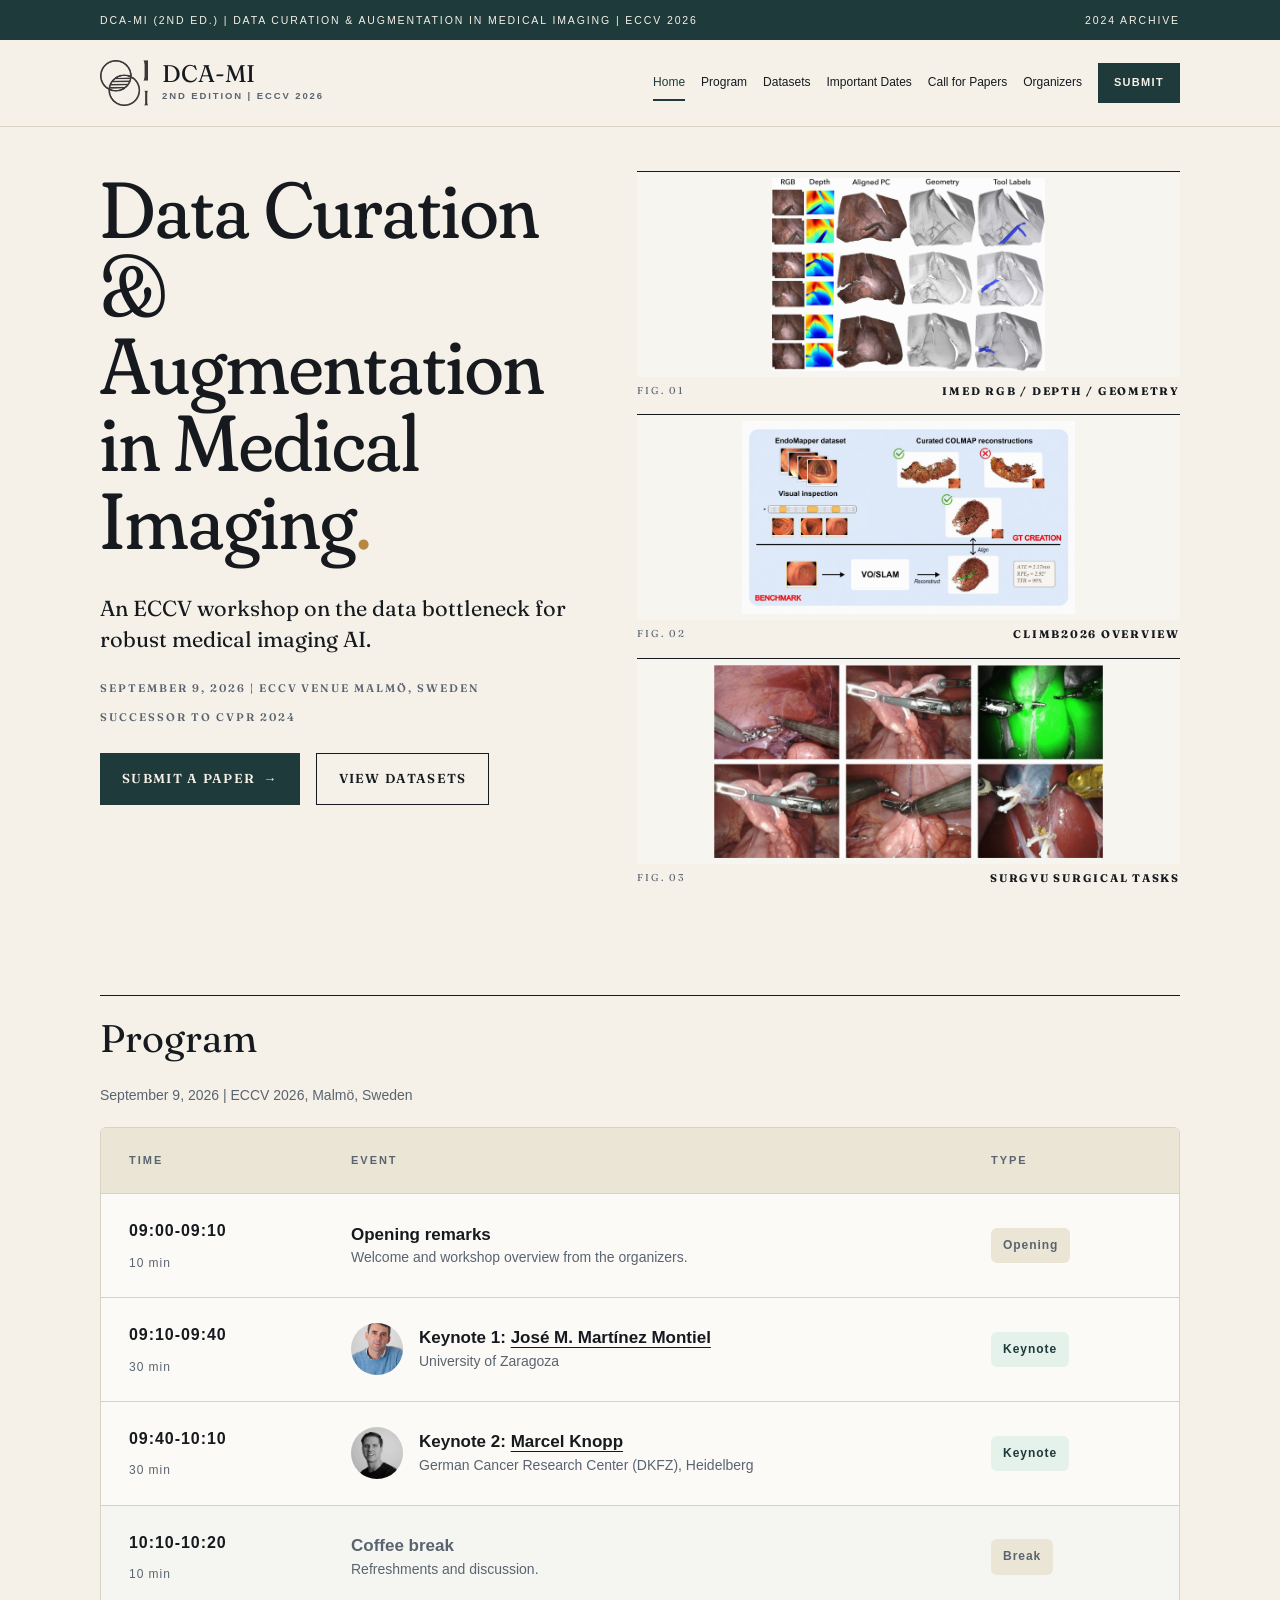
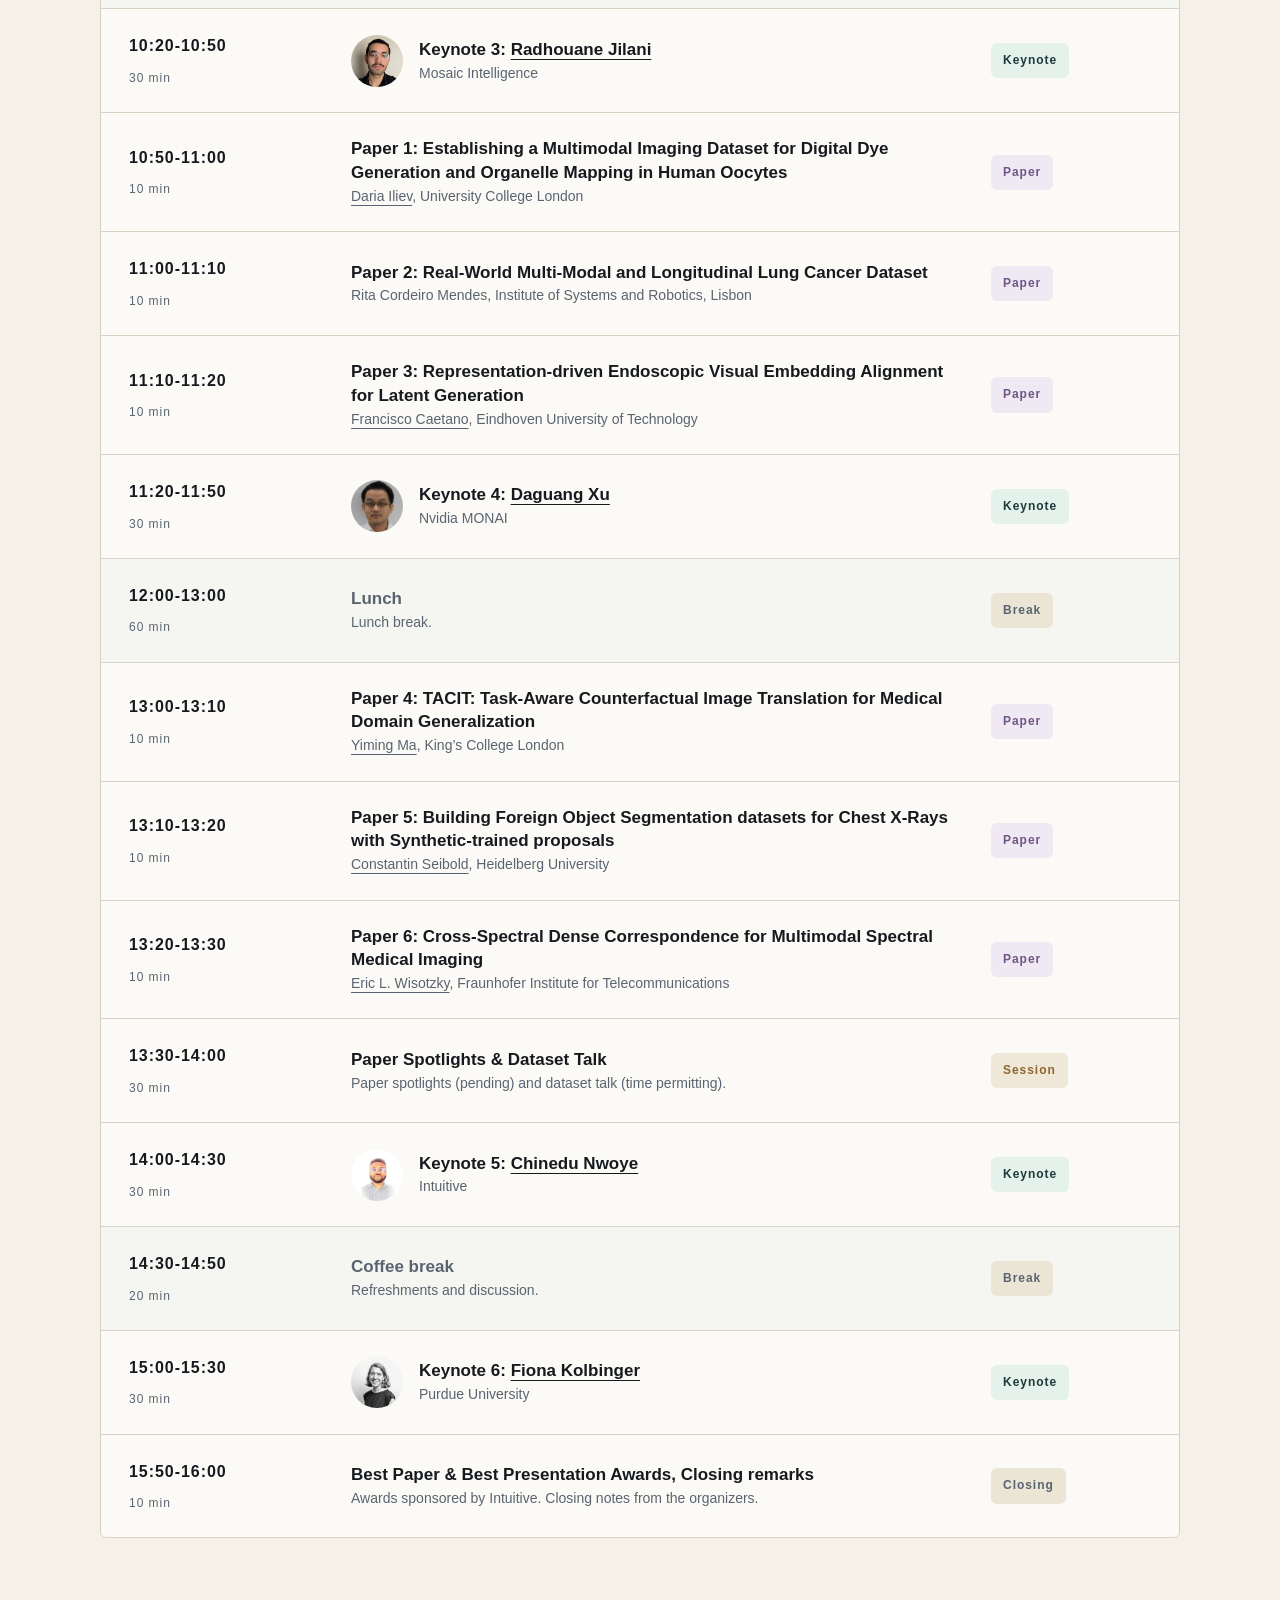
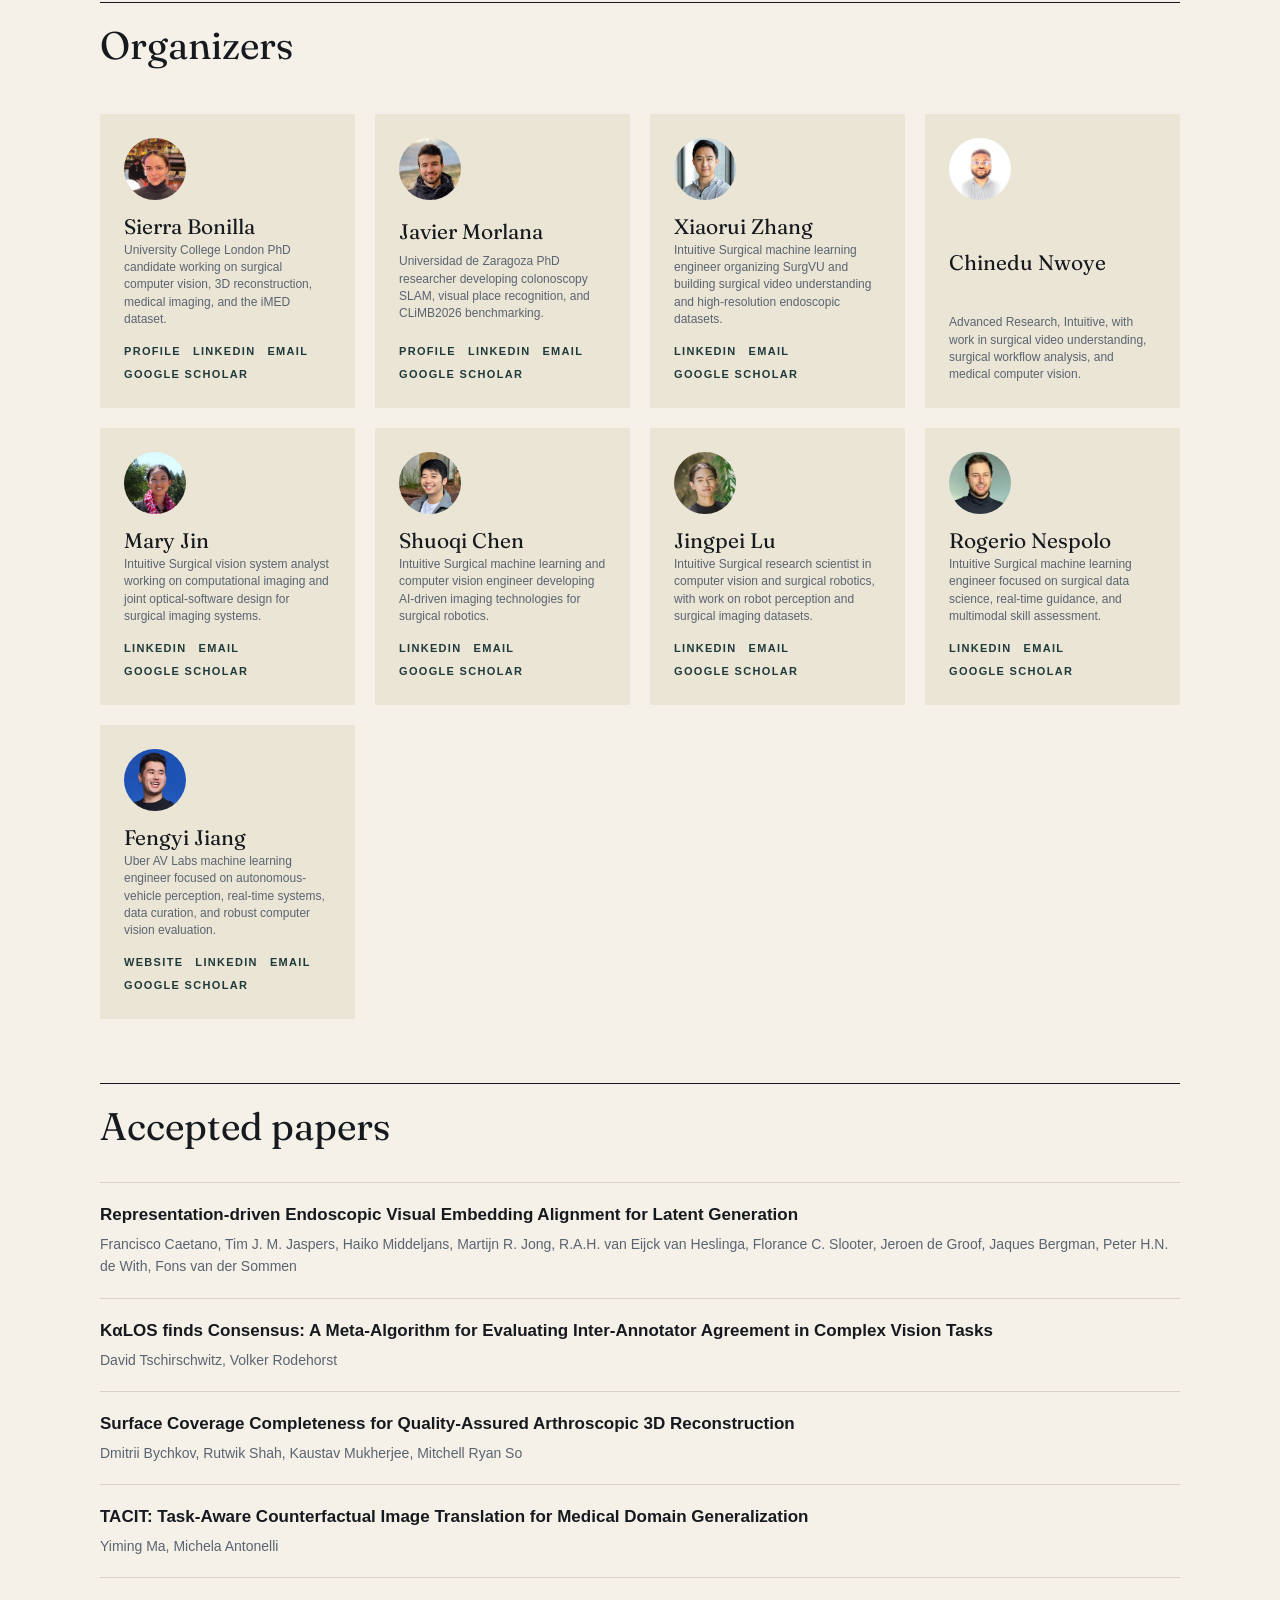
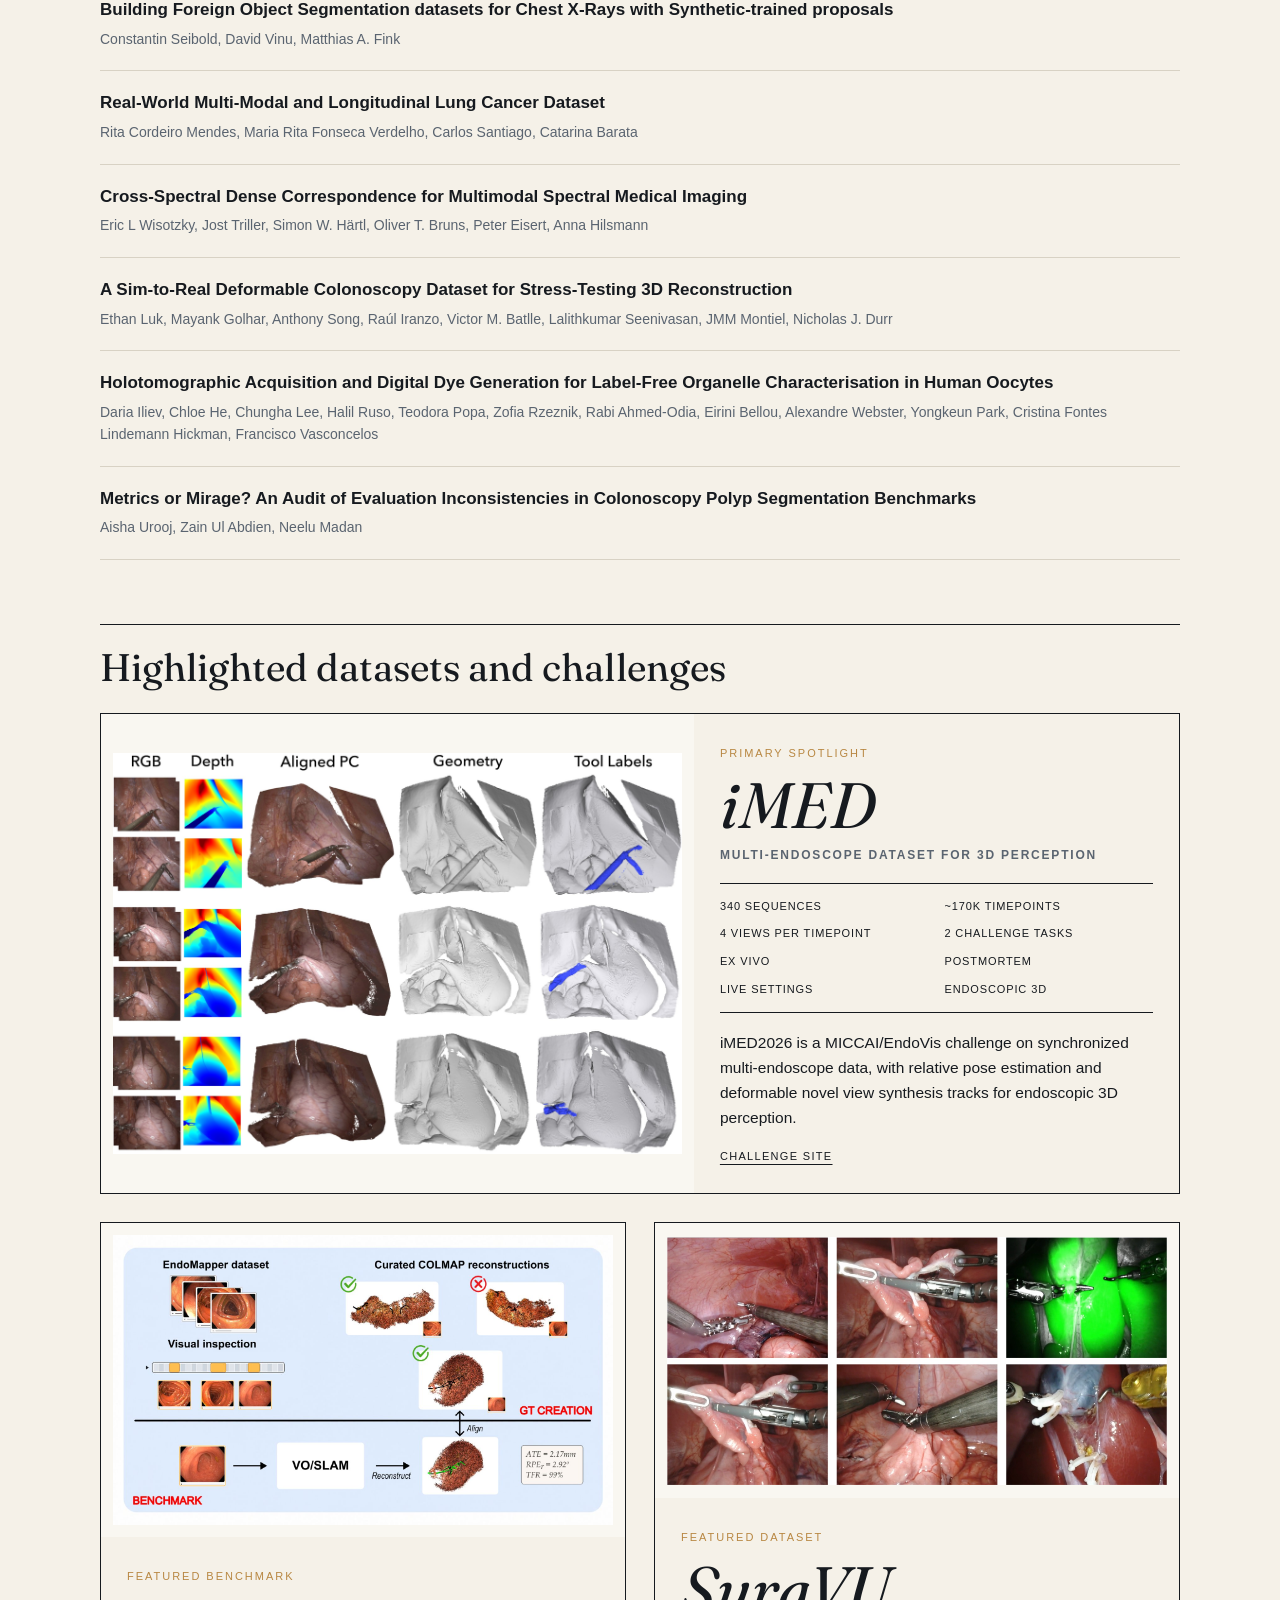
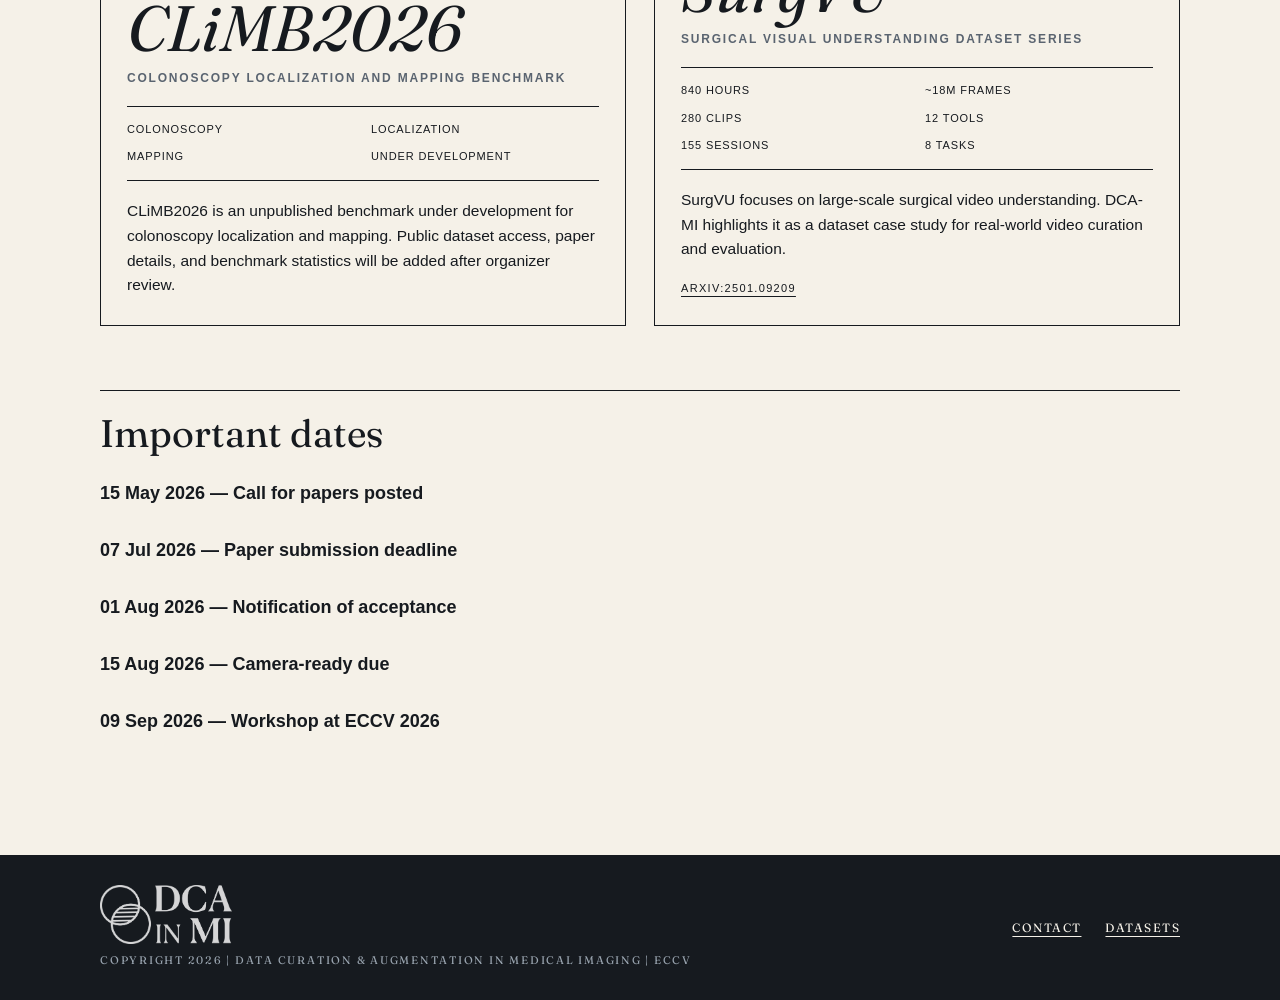
==== 2026/index.html @ 37137d1d "changing daria's title" ====
<!doctype html>
<html lang="en">
<head>
  <meta charset="utf-8">
  <meta name="viewport" content="width=device-width, initial-scale=1">
  <meta name="description" content="DCA-MI 2026: ECCV workshop on data curation, augmentation, and benchmarks for robust medical imaging AI.">
  <title>DCA-MI 2026 | Data Curation &amp; Augmentation in Medical Imaging</title>
  <link rel="preconnect" href="https://fonts.googleapis.com">
  <link rel="preconnect" href="https://fonts.gstatic.com" crossorigin>
  <link href="https://fonts.googleapis.com/css2?family=Fraunces:ital,opsz,wght,SOFT@0,9..144,300..700,30..100;1,9..144,300..700,30..100&display=swap" rel="stylesheet">
  <link rel="icon" href="assets/workshop-logo.png">
  <link rel="stylesheet" href="styles.css?v=20260903-program">
</head>
<body>
  <a class="skip-link" href="#content">Skip to content</a>

  <header class="site-shell">
    <div class="topbar">
      <div class="container topbar-inner">
        <span>DCA-MI (2nd Ed.) | Data Curation &amp; Augmentation in Medical Imaging | ECCV 2026</span>
        <span class="topbar-links">
          <a href="https://dca-in-mi.github.io/2024/">2024 archive</a>
        </span>
      </div>
    </div>

    <nav class="nav" aria-label="Primary">
      <div class="container nav-inner">
        <a class="brand" href="#home" data-route-link="home" aria-label="DCA-MI 2026 home">
          <img src="assets/workshop-logo.png" alt="DCA-MI workshop logo" class="brand-logo">
          <span class="brand-text">
            <span class="brand-name">DCA-MI</span>
            <span class="brand-meta">2nd Edition | ECCV 2026</span>
          </span>
        </a>

        <button class="nav-toggle" type="button" aria-expanded="false" aria-controls="nav-menu">
          <span>Menu</span>
        </button>

        <ul class="nav-menu" id="nav-menu">
          <li><button type="button" data-route="home">Home</button></li>
          <li><button type="button" data-route="program">Program</button></li>
          <li><button type="button" data-route="datasets">Datasets</button></li>
          <li><button type="button" data-route="dates">Important Dates</button></li>
          <li><button type="button" data-route="cfp">Call for Papers</button></li>
          <li><button type="button" data-route="organizers">Organizers</button></li>
          <li><a class="nav-submit" href="https://openreview.net/group?id=thecvf.com/ECCV/2026/Workshop/DCA-MI" target="_blank" rel="noopener noreferrer">Submit</a></li>
        </ul>
      </div>
    </nav>
  </header>

  <main id="content">
    <section class="page is-active" id="page-home" data-page="home" aria-labelledby="home-title">
      <div class="container">
        <div class="hero-grid">
          <div class="hero-copy">
            <h1 id="home-title">
              Data Curation<br>
              <span>&amp; Augmentation</span><br>
              in Medical Imaging<span class="ochre">.</span>
            </h1>
            <p class="lede">
              An ECCV workshop on the data bottleneck for robust medical imaging AI.
            </p>
            <div class="meta-row">
              <span>September 9, 2026 | ECCV Venue Malmö, Sweden</span>
              <span>Successor to CVPR 2024</span>
            </div>
            <div class="cta-row">
              <a class="btn primary" href="https://openreview.net/group?id=thecvf.com/ECCV/2026/Workshop/DCA-MI&amp;referrer=%5BHomepage%5D(%2F)#tab-your-consoles">Submit a paper <span aria-hidden="true">&rarr;</span></a>
              <button class="btn secondary" type="button" data-route="datasets">View datasets</button>
            </div>
          </div>

          <div class="hero-figures" aria-label="Featured dataset figures">
            <figure class="figure-tile">
              <img src="assets/imed-figure-6.jpg" alt="iMED figure showing RGB views, depth maps, aligned point clouds, geometry, and tool labels.">
              <figcaption><span>FIG. 01</span><strong>iMED RGB / Depth / Geometry</strong></figcaption>
            </figure>
            <figure class="figure-tile">
              <img src="assets/climb-overview-selected.jpeg?v=20260520" alt="CLiMB2026 colonoscopy localization and mapping benchmark overview.">
              <figcaption><span>FIG. 02</span><strong>CLiMB2026 overview</strong></figcaption>
            </figure>
            <figure class="figure-tile">
              <img src="assets/surgvu-tasks.jpg" alt="SurgVU sample frames across multiple surgical tasks.">
              <figcaption><span>FIG. 03</span><strong>SurgVU surgical tasks</strong></figcaption>
            </figure>
          </div>
        </div>
      </div>



      <section class="container">
        <h2 class="section-heading">Program</h2>
        <p class="section-note">September 9, 2026 | ECCV 2026, Malmö, Sweden</p>
        <div class="schedule">
        <div class="schedule-head"><span>Time</span><span>Event</span><span>Type</span></div>
        <article><span>09:00-09:10<small>10 min</small></span><div><h3>Opening remarks</h3><p>Welcome and workshop overview from the organizers.</p></div><em>Opening</em></article>
        <article><span>09:10-09:40<small>30 min</small></span><div class="schedule-speaker"><a class="schedule-avatar" href="https://www.linkedin.com/in/jose-mar%C3%ADa-mart%C3%ADnez-montiel-1a229013/" target="_blank" rel="noopener noreferrer" aria-label="José M. Martínez Montiel on LinkedIn"><img src="assets/people/jose-montiel.jpg" alt="José M. Martínez Montiel"></a><div><h3>Keynote 1: <a href="https://www.linkedin.com/in/jose-mar%C3%ADa-mart%C3%ADnez-montiel-1a229013/" target="_blank" rel="noopener noreferrer">José M. Martínez Montiel</a></h3><p>University of Zaragoza</p></div></div><em class="tag-keynote">Keynote</em></article>
        <article><span>09:40-10:10<small>30 min</small></span><div class="schedule-speaker"><a class="schedule-avatar" href="https://www.linkedin.com/in/marcelknopp/" target="_blank" rel="noopener noreferrer" aria-label="Marcel Knopp on LinkedIn"><img src="assets/people/marcel-knopp.png" alt="Marcel Knopp"></a><div><h3>Keynote 2: <a href="https://www.linkedin.com/in/marcelknopp/" target="_blank" rel="noopener noreferrer">Marcel Knopp</a></h3><p>German Cancer Research Center (DKFZ), Heidelberg</p></div></div><em class="tag-keynote">Keynote</em></article>
        <article class="dim"><span>10:10-10:20<small>10 min</small></span><div><h3>Coffee break</h3><p>Refreshments and discussion.</p></div><em>Break</em></article>
        <article><span>10:20-10:50<small>30 min</small></span><div class="schedule-speaker"><a class="schedule-avatar" href="https://www.linkedin.com/in/radhouane-jilani/" target="_blank" rel="noopener noreferrer" aria-label="Radhouane Jilani on LinkedIn"><img src="assets/people/radhouane-jilani.jpeg" alt="Radhouane Jilani"></a><div><h3>Keynote 3: <a href="https://www.linkedin.com/in/radhouane-jilani/" target="_blank" rel="noopener noreferrer">Radhouane Jilani</a></h3><p>Mosaic Intelligence</p></div></div><em class="tag-keynote">Keynote</em></article>
        <article><span>10:50-11:00<small>10 min</small></span><div><h3>Paper 1: Establishing a Multimodal Imaging Dataset for Digital Dye Generation and Organelle Mapping in Human Oocytes</h3><p><a href="https://www.linkedin.com/in/dariailiev/" target="_blank" rel="noopener noreferrer">Daria Iliev</a>, University College London</p></div><em class="tag-oral">Paper</em></article>
        <article><span>11:00-11:10<small>10 min</small></span><div><h3>Paper 2: Real-World Multi-Modal and Longitudinal Lung Cancer Dataset</h3><p>Rita Cordeiro Mendes, Institute of Systems and Robotics, Lisbon</p></div><em class="tag-oral">Paper</em></article>
        <article><span>11:10-11:20<small>10 min</small></span><div><h3>Paper 3: Representation-driven Endoscopic Visual Embedding Alignment for Latent Generation</h3><p><a href="https://www.linkedin.com/in/fr-caetano/" target="_blank" rel="noopener noreferrer">Francisco Caetano</a>, Eindhoven University of Technology</p></div><em class="tag-oral">Paper</em></article>
        <article><span>11:20-11:50<small>30 min</small></span><div class="schedule-speaker"><a class="schedule-avatar" href="https://www.linkedin.com/in/daguang-xu-2b307863/" target="_blank" rel="noopener noreferrer" aria-label="Daguang Xu on LinkedIn"><img src="assets/people/daguang-xu.jpg" alt="Daguang Xu"></a><div><h3>Keynote 4: <a href="https://www.linkedin.com/in/daguang-xu-2b307863/" target="_blank" rel="noopener noreferrer">Daguang Xu</a></h3><p>Nvidia MONAI</p></div></div><em class="tag-keynote">Keynote</em></article>
        <article class="dim"><span>12:00-13:00<small>60 min</small></span><div><h3>Lunch</h3><p>Lunch break.</p></div><em>Break</em></article>
        <article><span>13:00-13:10<small>10 min</small></span><div><h3>Paper 4: TACIT: Task-Aware Counterfactual Image Translation for Medical Domain Generalization</h3><p><a href="https://www.linkedin.com/in/yiming-ma-5b401a201/" target="_blank" rel="noopener noreferrer">Yiming Ma</a>, King&rsquo;s College London</p></div><em class="tag-oral">Paper</em></article>
        <article><span>13:10-13:20<small>10 min</small></span><div><h3>Paper 5: Building Foreign Object Segmentation datasets for Chest X-Rays with Synthetic-trained proposals</h3><p><a href="https://www.linkedin.com/in/constantin-seibold-7669ba250/" target="_blank" rel="noopener noreferrer">Constantin Seibold</a>, Heidelberg University</p></div><em class="tag-oral">Paper</em></article>
        <article><span>13:20-13:30<small>10 min</small></span><div><h3>Paper 6: Cross-Spectral Dense Correspondence for Multimodal Spectral Medical Imaging</h3><p><a href="https://www.linkedin.com/in/eric-wisotzky-467759403/" target="_blank" rel="noopener noreferrer">Eric L. Wisotzky</a>, Fraunhofer Institute for Telecommunications</p></div><em class="tag-oral">Paper</em></article>
        <article><span>13:30-14:00<small>30 min</small></span><div><h3>Paper Spotlights &amp; Dataset Talk</h3><p>Paper spotlights (pending) and dataset talk (time permitting).</p></div><em class="tag-dataset">Session</em></article>
        <article><span>14:00-14:30<small>30 min</small></span><div class="schedule-speaker"><a class="schedule-avatar" href="https://www.linkedin.com/in/chinedu-nwoye/" target="_blank" rel="noopener noreferrer" aria-label="Chinedu Nwoye on LinkedIn"><img src="assets/people/chinedu-nwoye.png" alt="Chinedu Nwoye"></a><div><h3>Keynote 5: <a href="https://www.linkedin.com/in/chinedu-nwoye/" target="_blank" rel="noopener noreferrer">Chinedu Nwoye</a></h3><p>Intuitive</p></div></div><em class="tag-keynote">Keynote</em></article>
        <article class="dim"><span>14:30-14:50<small>20 min</small></span><div><h3>Coffee break</h3><p>Refreshments and discussion.</p></div><em>Break</em></article>
        <article><span>15:00-15:30<small>30 min</small></span><div class="schedule-speaker"><a class="schedule-avatar" href="https://www.linkedin.com/in/fiona-kolbinger-01b332244/" target="_blank" rel="noopener noreferrer" aria-label="Fiona Kolbinger on LinkedIn"><img src="assets/people/fiona-kolbinger.jpg" alt="Fiona Kolbinger"></a><div><h3>Keynote 6: <a href="https://www.linkedin.com/in/fiona-kolbinger-01b332244/" target="_blank" rel="noopener noreferrer">Fiona Kolbinger</a></h3><p>Purdue University</p></div></div><em class="tag-keynote">Keynote</em></article>
        <article><span>15:50-16:00<small>10 min</small></span><div><h3>Best Paper &amp; Best Presentation Awards, Closing remarks</h3><p>Awards sponsored by Intuitive. Closing notes from the organizers.</p></div><em>Closing</em></article>
        </div>
      </section>

      <section class="container">
        <h2 class="section-heading">Organizers</h2>
        <div class="organizer-grid home-organizer-grid">
          <article><img src="assets/people/sierra-bonilla.jpg" alt="Sierra Bonilla"><span></span><h3>Sierra Bonilla</h3><p>University College London PhD candidate working on surgical computer vision, 3D reconstruction, medical imaging, and the iMED dataset.</p><div class="person-links"><a href="https://sierrabonilla.com/" target="_blank" rel="noopener noreferrer">Profile</a><a href="https://www.linkedin.com/in/sierra-bonilla" target="_blank" rel="noopener noreferrer">LinkedIn</a><a href="mailto:sierra.bonilla.21@ucl.ac.uk">Email</a><a href="https://scholar.google.com/citations?user=jhELDK0AAAAJ&amp;hl=en" target="_blank" rel="noopener noreferrer">Google Scholar</a></div></article>
          <article><img src="assets/people/javier-morlana.jpg" alt="Javier Morlana"><span></span><h3>Javier Morlana</h3><p>Universidad de Zaragoza PhD researcher developing colonoscopy SLAM, visual place recognition, and CLiMB2026 benchmarking.</p><div class="person-links"><a href="https://jmorlana.github.io/" target="_blank" rel="noopener noreferrer">Profile</a><a href="https://www.linkedin.com/in/javiermorlana/" target="_blank" rel="noopener noreferrer">LinkedIn</a><a href="mailto:jmorlana@unizar.es">Email</a><a href="https://scholar.google.com/citations?user=1-DJMB8AAAAJ&amp;hl=en" target="_blank" rel="noopener noreferrer">Google Scholar</a></div></article>
          <article><img src="assets/people/ray-zhang.jpg" alt="Xiaorui Zhang"><span></span><h3>Xiaorui Zhang</h3><p>Intuitive Surgical machine learning engineer organizing SurgVU and building surgical video understanding and high-resolution endoscopic datasets.</p><div class="person-links"><a href="https://www.linkedin.com/in/ray-zhang-0802871a4" target="_blank" rel="noopener noreferrer">LinkedIn</a><a href="mailto:ray.zhang@intusurg.com">Email</a><a href="https://scholar.google.com/citations?user=j6O6Q3gAAAAJ&amp;hl=en" target="_blank" rel="noopener noreferrer">Google Scholar</a></div></article>
        <article><img src="assets/people/chinedu-nwoye.png" alt="Chinedu Nwoye"><span></span><h3>Chinedu Nwoye</h3><p>Advanced Research, Intuitive, with work in surgical video understanding, surgical workflow analysis, and medical computer vision.</p></article>
          <article><img src="assets/people/mary-jin.jpg" alt="Mary Jin"><span></span><h3>Mary Jin</h3><p>Intuitive Surgical vision system analyst working on computational imaging and joint optical-software design for surgical imaging systems.</p><div class="person-links"><a href="https://www.linkedin.com/in/lingbo-jin" target="_blank" rel="noopener noreferrer">LinkedIn</a><a href="mailto:lj19@rice.edu">Email</a><a href="https://scholar.google.com/citations?user=OvPQ11EAAAAJ&amp;hl=en&amp;oi=ao" target="_blank" rel="noopener noreferrer">Google Scholar</a></div></article>
          <article><img src="assets/people/shuoqi-chen.jpg" alt="Shuoqi Chen"><span></span><h3>Shuoqi Chen</h3><p>Intuitive Surgical machine learning and computer vision engineer developing AI-driven imaging technologies for surgical robotics.</p><div class="person-links"><a href="https://www.linkedin.com/in/shuoqi-chen" target="_blank" rel="noopener noreferrer">LinkedIn</a><a href="mailto:shuoqi.chen@intusurg.com">Email</a><a href="https://scholar.google.com/citations?hl=en&amp;user=oiRS1xQAAAAJ" target="_blank" rel="noopener noreferrer">Google Scholar</a></div></article>
          <article><img src="assets/people/jingpei-lu.jpg" alt="Jingpei Lu"><span></span><h3>Jingpei Lu</h3><p>Intuitive Surgical research scientist in computer vision and surgical robotics, with work on robot perception and surgical imaging datasets.</p><div class="person-links"><a href="https://www.linkedin.com/in/jingpei-lu/" target="_blank" rel="noopener noreferrer">LinkedIn</a><a href="mailto:jingpei.lu@intusurg.com">Email</a><a href="https://scholar.google.com/citations?user=XjzwVdsAAAAJ&amp;hl=en" target="_blank" rel="noopener noreferrer">Google Scholar</a></div></article>
          <article><img src="assets/people/rogerio-nespolo.jpg" alt="Rogerio Nespolo"><span></span><h3>Rogerio Nespolo</h3><p>Intuitive Surgical machine learning engineer focused on surgical data science, real-time guidance, and multimodal skill assessment.</p><div class="person-links"><a href="https://www.linkedin.com/in/rogerionespolo/" target="_blank" rel="noopener noreferrer">LinkedIn</a><a href="mailto:rogerio.garcianespolo@intusurg.com">Email</a><a href="https://scholar.google.com/citations?user=_Cw9uY8AAAAJ&amp;hl=en" target="_blank" rel="noopener noreferrer">Google Scholar</a></div></article>
          <article><img src="assets/people/fengyi-jiang.jpg" alt="Fengyi Jiang"><span></span><h3>Fengyi Jiang</h3><p>Uber AV Labs machine learning engineer focused on autonomous-vehicle perception, real-time systems, data curation, and robust computer vision evaluation.</p><div class="person-links"><a href="https://www.art-ai.me/" target="_blank" rel="noopener noreferrer">Website</a><a href="https://www.linkedin.com/in/art-j" target="_blank" rel="noopener noreferrer">LinkedIn</a><a href="mailto:art_jiang@outlook.com">Email</a><a href="https://scholar.google.com/citations?user=Z3J4WKYAAAAJ&amp;hl=en" target="_blank" rel="noopener noreferrer">Google Scholar</a></div></article>
        </div>
      </section>

      <section class="container">
        <h2 class="section-heading">Accepted papers</h2>
        <div class="accepted-paper-list">
          <article><h3>Representation-driven Endoscopic Visual Embedding Alignment for Latent Generation</h3><p>Francisco Caetano, Tim J. M. Jaspers, Haiko Middeljans, Martijn R. Jong, R.A.H. van Eijck van Heslinga, Florance C. Slooter, Jeroen de Groof, Jaques Bergman, Peter H.N. de With, Fons van der Sommen</p></article>
          <article><h3>KαLOS finds Consensus: A Meta-Algorithm for Evaluating Inter-Annotator Agreement in Complex Vision Tasks</h3><p>David Tschirschwitz, Volker Rodehorst</p></article>
          <article><h3>Surface Coverage Completeness for Quality-Assured Arthroscopic 3D Reconstruction</h3><p>Dmitrii Bychkov, Rutwik Shah, Kaustav Mukherjee, Mitchell Ryan So</p></article>
          <article><h3>TACIT: Task-Aware Counterfactual Image Translation for Medical Domain Generalization</h3><p>Yiming Ma, Michela Antonelli</p></article>
          <article><h3>Building Foreign Object Segmentation datasets for Chest X-Rays with Synthetic-trained proposals</h3><p>Constantin Seibold, David Vinu, Matthias A. Fink</p></article>
          <article><h3>Real-World Multi-Modal and Longitudinal Lung Cancer Dataset</h3><p>Rita Cordeiro Mendes, Maria Rita Fonseca Verdelho, Carlos Santiago, Catarina Barata</p></article>
          <article><h3>Cross-Spectral Dense Correspondence for Multimodal Spectral Medical Imaging</h3><p>Eric L Wisotzky, Jost Triller, Simon W. Härtl, Oliver T. Bruns, Peter Eisert, Anna Hilsmann</p></article>
          <article><h3>A Sim-to-Real Deformable Colonoscopy Dataset for Stress-Testing 3D Reconstruction</h3><p>Ethan Luk, Mayank Golhar, Anthony Song, Raúl Iranzo, Victor M. Batlle, Lalithkumar Seenivasan, JMM Montiel, Nicholas J. Durr</p></article>
          <article><h3>Holotomographic Acquisition and Digital Dye Generation for Label-Free Organelle Characterisation in Human Oocytes</h3><p>Daria Iliev, Chloe He, Chungha Lee, Halil Ruso, Teodora Popa, Zofia Rzeznik, Rabi Ahmed-Odia, Eirini Bellou, Alexandre Webster, Yongkeun Park, Cristina Fontes Lindemann Hickman, Francisco Vasconcelos</p></article>
          <article><h3>Metrics or Mirage? An Audit of Evaluation Inconsistencies in Colonoscopy Polyp Segmentation Benchmarks</h3><p>Aisha Urooj, Zain Ul Abdien, Neelu Madan</p></article>
        </div>
      </section>


      <section class="container dataset-section">
        <h2 class="section-heading">Highlighted datasets and challenges</h2>
        <div class="dataset-grid">
          <article class="dataset-card dataset-primary">
            <figure><img src="assets/imed-figure-6.jpg" alt="iMED processing figure with RGB, depth, aligned point clouds, geometry, and tool labels."></figure>
            <div>
              <span class="mono ochre">PRIMARY SPOTLIGHT</span>
              <h3>iMED</h3>
              <p class="dataset-sub">Multi-Endoscope Dataset for 3D Perception</p>
              <div class="stat-grid">
                <span>340 sequences</span><span>~170K timepoints</span><span>4 views per timepoint</span><span>2 challenge tasks</span><span>Ex vivo</span><span>Postmortem</span><span>Live settings</span><span>Endoscopic 3D</span>
              </div>
              <p>iMED2026 is a MICCAI/EndoVis challenge on synchronized multi-endoscope data, with relative pose estimation and deformable novel view synthesis tracks for endoscopic 3D perception.</p>
              <a href="https://imed-challenge.github.io/">Challenge site</a>
            </div>
          </article>

          <article class="dataset-card">
            <figure><img src="assets/climb-overview-selected.jpeg?v=20260520" alt="CLiMB2026 colonoscopy localization and mapping benchmark overview."></figure>
            <div>
              <span class="mono ochre">FEATURED BENCHMARK</span>
              <h3>CLiMB2026</h3>
              <p class="dataset-sub">Colonoscopy Localization and Mapping Benchmark</p>
              <div class="stat-grid"><span>Colonoscopy</span><span>Localization</span><span>Mapping</span><span>Under development</span></div>
              <p>CLiMB2026 is an unpublished benchmark under development for colonoscopy localization and mapping. Public dataset access, paper details, and benchmark statistics will be added after organizer review.</p>
            </div>
          </article>

          <article class="dataset-card">
            <figure><img src="assets/surgvu-tasks.jpg" alt="SurgVU sample frames from multiple surgical tasks."></figure>
            <div>
              <span class="mono ochre">FEATURED DATASET</span>
              <h3>SurgVU</h3>
              <p class="dataset-sub">Surgical Visual Understanding Dataset Series</p>
              <div class="stat-grid"><span>840 hours</span><span>~18M frames</span><span>280 clips</span><span>12 tools</span><span>155 sessions</span><span>8 tasks</span></div>
              <p>SurgVU focuses on large-scale surgical video understanding. DCA-MI highlights it as a dataset case study for real-world video curation and evaluation.</p>
              <a href="https://arxiv.org/abs/2501.09209">arXiv:2501.09209</a>
            </div>
          </article>
        </div>
      </section>

      <section class="container">
        <h2 class="section-heading">Important dates</h2>
        <div class="date-list">
          <section class="date-block"><h3>15 May 2026 — Call for papers posted</h3></section>
          <section class="date-block"><h3>07 Jul 2026 — Paper submission deadline</h3></section>
          <section class="date-block"><h3>01 Aug 2026 — Notification of acceptance</h3></section>
          <section class="date-block"><h3>15 Aug 2026 — Camera-ready due</h3></section>
          <section class="date-block"><h3>09 Sep 2026 — Workshop at ECCV 2026</h3></section>
        </div>
      </section>

    </section>

    <section class="page" id="page-datasets" data-page="datasets" aria-label="Datasets and challenges">
      <section class="container dataset-section">
        <div class="dataset-grid">
          <article class="dataset-card dataset-primary">
            <figure><img src="assets/imed-figure-6.jpg" alt="iMED processing figure with RGB, depth, aligned point clouds, geometry, and tool labels."></figure>
            <div>
              <span class="mono ochre">PRIMARY SPOTLIGHT</span>
              <h3>iMED</h3>
              <p class="dataset-sub">Multi-Endoscope Dataset for 3D Perception</p>
              <div class="stat-grid">
                <span>340 sequences</span><span>~170K timepoints</span><span>4 views per timepoint</span><span>2 challenge tasks</span><span>Ex vivo</span><span>Postmortem</span><span>Live settings</span><span>Endoscopic 3D</span>
              </div>
              <p>iMED2026 is a MICCAI/EndoVis challenge on synchronized multi-endoscope data, with relative pose estimation and deformable novel view synthesis tracks for endoscopic 3D perception.</p>
              <a href="https://imed-challenge.github.io/">Challenge site</a>
            </div>
          </article>

          <article class="dataset-card">
            <figure><img src="assets/climb-overview-selected.jpeg?v=20260520" alt="CLiMB2026 colonoscopy localization and mapping benchmark overview."></figure>
            <div>
              <span class="mono ochre">FEATURED BENCHMARK</span>
              <h3>CLiMB2026</h3>
              <p class="dataset-sub">Colonoscopy Localization and Mapping Benchmark</p>
              <div class="stat-grid"><span>Colonoscopy</span><span>Localization</span><span>Mapping</span><span>Under development</span></div>
              <p>CLiMB2026 is an unpublished benchmark under development for colonoscopy localization and mapping. Public dataset access, paper details, and benchmark statistics will be added after organizer review.</p>
            </div>
          </article>

          <article class="dataset-card">
            <figure><img src="assets/surgvu-tasks.jpg" alt="SurgVU sample frames from multiple surgical tasks."></figure>
            <div>
              <span class="mono ochre">FEATURED DATASET</span>
              <h3>SurgVU</h3>
              <p class="dataset-sub">Surgical Visual Understanding Dataset Series</p>
              <div class="stat-grid"><span>840 hours</span><span>~18M frames</span><span>280 clips</span><span>12 tools</span><span>155 sessions</span><span>8 tasks</span></div>
              <p>SurgVU focuses on large-scale surgical video understanding. DCA-MI highlights it as a dataset case study for real-world video curation and evaluation.</p>
              <a href="https://arxiv.org/abs/2501.09209">arXiv:2501.09209</a>
            </div>
          </article>
        </div>
      </section>
    </section>

    <section class="page" id="page-dates" data-page="dates" aria-label="Important dates">
      <section class="container">
        <div class="date-list">
          <section class="date-block"><h3>15 May 2026 — Call for papers posted</h3></section>
          <section class="date-block"><h3>07 Jul 2026 — Paper submission deadline</h3></section>
          <section class="date-block"><h3>01 Aug 2026 — Notification of acceptance</h3></section>
          <section class="date-block"><h3>15 Aug 2026 — Camera-ready due</h3></section>
          <section class="date-block"><h3>09 Sep 2026 — Workshop at ECCV 2026</h3></section>
        </div>
      </section>
    </section>

    <section class="page" id="page-cfp" data-page="cfp" aria-label="Call for papers">
      <section class="container cfp-body">
        <article id="cfp-submit">
          <h2 class="section-heading">Submit your work</h2>
          <p>Submissions for DCA-MI 2026 are managed through OpenReview.</p>
          <p class="cfp-submit-link"><a class="btn primary" href="https://openreview.net/group?id=thecvf.com/ECCV/2026/Workshop/DCA-MI&amp;referrer=%5BHomepage%5D(%2F)#tab-your-consoles">OpenReview submission site <span aria-hidden="true">&rarr;</span></a></p>
        </article>
        <article id="cfp-accepted">
          <h2 class="section-heading">Accepted papers</h2>
          <div class="accepted-paper-list">
            <article><h3>Representation-driven Endoscopic Visual Embedding Alignment for Latent Generation</h3><p>Francisco Caetano, Tim J. M. Jaspers, Haiko Middeljans, Martijn R. Jong, R.A.H. van Eijck van Heslinga, Florance C. Slooter, Jeroen de Groof, Jaques Bergman, Peter H.N. de With, Fons van der Sommen</p></article>
            <article><h3>KαLOS finds Consensus: A Meta-Algorithm for Evaluating Inter-Annotator Agreement in Complex Vision Tasks</h3><p>David Tschirschwitz, Volker Rodehorst</p></article>
            <article><h3>Surface Coverage Completeness for Quality-Assured Arthroscopic 3D Reconstruction</h3><p>Dmitrii Bychkov, Rutwik Shah, Kaustav Mukherjee, Mitchell Ryan So</p></article>
            <article><h3>TACIT: Task-Aware Counterfactual Image Translation for Medical Domain Generalization</h3><p>Yiming Ma, Michela Antonelli</p></article>
            <article><h3>Building Foreign Object Segmentation datasets for Chest X-Rays with Synthetic-trained proposals</h3><p>Constantin Seibold, David Vinu, Matthias A. Fink</p></article>
            <article><h3>Real-World Multi-Modal and Longitudinal Lung Cancer Dataset</h3><p>Rita Cordeiro Mendes, Maria Rita Fonseca Verdelho, Carlos Santiago, Catarina Barata</p></article>
            <article><h3>Cross-Spectral Dense Correspondence for Multimodal Spectral Medical Imaging</h3><p>Eric L Wisotzky, Jost Triller, Simon W. Härtl, Oliver T. Bruns, Peter Eisert, Anna Hilsmann</p></article>
            <article><h3>A Sim-to-Real Deformable Colonoscopy Dataset for Stress-Testing 3D Reconstruction</h3><p>Ethan Luk, Mayank Golhar, Anthony Song, Raúl Iranzo, Victor M. Batlle, Lalithkumar Seenivasan, JMM Montiel, Nicholas J. Durr</p></article>
            <article><h3>Holotomographic Acquisition and Digital Dye Generation for Label-Free Organelle Characterisation in Human Oocytes</h3><p>Daria Iliev, Chloe He, Chungha Lee, Halil Ruso, Teodora Popa, Zofia Rzeznik, Rabi Ahmed-Odia, Eirini Bellou, Alexandre Webster, Yongkeun Park, Cristina Fontes Lindemann Hickman, Francisco Vasconcelos</p></article>
            <article><h3>Metrics or Mirage? An Audit of Evaluation Inconsistencies in Colonoscopy Polyp Segmentation Benchmarks</h3><p>Aisha Urooj, Zain Ul Abdien, Neelu Madan</p></article>
          </div>
        </article>
        <article id="cfp-tracks">
          <h2 class="section-heading">Submission tracks</h2>
          <div class="cfp-deadline-bar" aria-live="polite">
            <div>
              <span class="track-kicker">Submission deadline</span>
              <p class="cfp-deadline-date">07 Jul 2026, 11:59 PM (AoE)</p>
            </div>
            <p class="cfp-countdown" id="cfp-countdown">Calculating…</p>
          </div>
          <div class="cfp-track-grid">
            <section class="cfp-track-card" aria-labelledby="regular-track-title">
              <span class="track-kicker">Original Work Track</span>
              <h3 id="regular-track-title">Peer-reviewed papers</h3>
              <p>Full papers in ECCV LNCS format. All submissions are reviewed via a standard double-blind OpenReview workflow by a dedicated program committee. Conflicts of interest are handled per <a href="https://eccv.ecva.net/Conferences/2026/SubmissionPolicies" target="_blank" rel="noopener noreferrer">ECCV workshop policies</a>. Accepted papers are included in the workshop program for poster presentation.</p>
              <p class="track-note">Full papers, extended abstracts, and dataset or benchmark papers are welcome.</p>
            </section>
            <section class="cfp-track-card" aria-labelledby="nectar-track-title">
              <span class="track-kicker">Published Work Track</span>
              <h3 id="nectar-track-title">Already published work</h3>
              <p>Papers already published and peer-reviewed at major computer vision, machine learning, medical imaging, robotics, or clinical AI conferences or journals. Submissions are not re-reviewed — the main criteria are topical fit and poster-board availability. Authors submit a link to the paper via the workshop&rsquo;s OpenReview page.</p>
            </section>
          </div>
        </article>
        <article id="cfp-topics">
          <h2 class="section-heading">Topics of interest</h2>
          <ul class="cfp-topic-list cfp-topic-list-single">
            <li>Acquisition pipelines, annotation strategy, and multi-site dataset construction</li>
            <li>Pseudo-ground-truth generation, calibration, and quality control</li>
            <li>Clinically meaningful metrics, splits, leakage analysis, and reproducibility reporting</li>
            <li>Human-in-the-loop and clinician-grounded evaluation methodologies</li>
            <li>Privacy, fairness, federated learning, and responsible dataset governance</li>
            <li>Generative and diffusion-based augmentation for images and video</li>
            <li>Synthetic data for rare diseases and under-represented populations</li>
            <li>Physics-based simulation, digital twins, and clinical simulators</li>
            <li>Sim-to-real adaptation and patient-specific synthetic priors</li>
            <li>SLAM and structure-from-motion for endoscopy and interventional imaging</li>
            <li>Neural rendering, Gaussian splatting, and implicit 3D representations</li>
            <li>Calibration and pose estimation under deformation, smoke, and reflection</li>
            <li>Dataset and pseudo-GT design for reconstruction benchmarks</li>
            <li>Self-, semi-, weakly-supervised learning and foundation-model adaptation</li>
            <li>Domain adaptation, distribution shift, and out-of-distribution detection</li>
            <li>Multimodal clinical datasets, vision-language models, and workflow understanding</li>
            <li>Deployment safety, uncertainty quantification, and bench-to-bedside evaluation</li>
          </ul>
        </article>
        <article id="cfp-faq">
          <h2 class="section-heading">Submission details &amp; FAQ</h2>
          <div class="cfp-faq-list">
            <details>
              <summary>What format and page limit should I use?</summary>
              <div>
                <p><strong>Original Work:</strong> <a href="https://www.overleaf.com/project/6964f03143335b20390feb46" target="_blank" rel="noopener noreferrer">ECCV 2026 LNCS author kit</a> — <strong>max. 14 pages excluding references</strong> (figures and tables included). Additional reference-only pages are allowed. See the <a href="https://eccv.ecva.net/Conferences/2026/SubmissionPolicies" target="_blank" rel="noopener noreferrer">ECCV submission policies</a>.</p>
                <p><strong>Published Work:</strong> no reformatting — submit the camera-ready version as published at the original venue, plus a link on OpenReview.</p>
              </div>
            </details>
            <details>
              <summary>Which ECCV policies apply?</summary>
              <div>
                <p><strong>Follow the <a href="https://eccv.ecva.net/Conferences/2026/SubmissionPolicies" target="_blank" rel="noopener noreferrer">ECCV 2026 submission policies</a></strong> — double-blind anonymization, no author-identifying links, dual-submission rules, and completed OpenReview profiles.</p>
              </div>
            </details>
            <details>
              <summary>How does review work?</summary>
              <div>
                <p><strong>Original Work:</strong> double-blind peer review via OpenReview, one round, no rebuttal. <strong>Published Work:</strong> topical-fit screening only, not re-reviewed.</p>
              </div>
            </details>
            <details>
              <summary>What happens if my paper is accepted?</summary>
              <div>
                <p><strong>Poster presentation</strong> at DCA-MI 2026. A subset of Original Work papers may be invited for oral presentation.</p>
              </div>
            </details>
            <details>
              <summary>What about dataset provenance and ethics?</summary>
              <div>
                <p><strong>Document source, consent, licensing, and coverage limits.</strong> Submissions with unclear protected-data handling may be desk-rejected.</p>
              </div>
            </details>
          </div>
        </article>
      </section>
    </section>

    <section class="page" id="page-program" data-page="program" aria-labelledby="program-title">
      <div class="container page-hero">
        <div><span class="mono">§ 05</span><span class="eyebrow">Program</span><span class="mono muted">September 9, 2026</span></div>
        <h1 id="program-title">Workshop<br><span class="ital">schedule</span><span class="ochre">.</span></h1>
      </div>
      <div class="section-div container">
        <div><span class="mono">05A</span><span class="eyebrow">Schedule</span></div>
        <span class="mono muted">Time | Session | Format</span>
      </div>
      <section class="container schedule">
        <div class="schedule-head"><span>Time</span><span>Event</span><span>Type</span></div>
        <article><span>09:00-09:10<small>10 min</small></span><div><h3>Opening remarks</h3><p>Welcome and workshop overview from the organizers.</p></div><em>Opening</em></article>
        <article><span>09:10-09:40<small>30 min</small></span><div class="schedule-speaker"><a class="schedule-avatar" href="https://www.linkedin.com/in/jose-mar%C3%ADa-mart%C3%ADnez-montiel-1a229013/" target="_blank" rel="noopener noreferrer" aria-label="José M. Martínez Montiel on LinkedIn"><img src="assets/people/jose-montiel.jpg" alt="José M. Martínez Montiel"></a><div><h3>Keynote 1: <a href="https://www.linkedin.com/in/jose-mar%C3%ADa-mart%C3%ADnez-montiel-1a229013/" target="_blank" rel="noopener noreferrer">José M. Martínez Montiel</a></h3><p>University of Zaragoza</p></div></div><em class="tag-keynote">Keynote</em></article>
        <article><span>09:40-10:10<small>30 min</small></span><div class="schedule-speaker"><a class="schedule-avatar" href="https://www.linkedin.com/in/marcelknopp/" target="_blank" rel="noopener noreferrer" aria-label="Marcel Knopp on LinkedIn"><img src="assets/people/marcel-knopp.png" alt="Marcel Knopp"></a><div><h3>Keynote 2: <a href="https://www.linkedin.com/in/marcelknopp/" target="_blank" rel="noopener noreferrer">Marcel Knopp</a></h3><p>German Cancer Research Center (DKFZ), Heidelberg</p></div></div><em class="tag-keynote">Keynote</em></article>
        <article class="dim"><span>10:10-10:20<small>10 min</small></span><div><h3>Coffee break</h3><p>Refreshments and discussion.</p></div><em>Break</em></article>
        <article><span>10:20-10:50<small>30 min</small></span><div class="schedule-speaker"><a class="schedule-avatar" href="https://www.linkedin.com/in/radhouane-jilani/" target="_blank" rel="noopener noreferrer" aria-label="Radhouane Jilani on LinkedIn"><img src="assets/people/radhouane-jilani.jpeg" alt="Radhouane Jilani"></a><div><h3>Keynote 3: <a href="https://www.linkedin.com/in/radhouane-jilani/" target="_blank" rel="noopener noreferrer">Radhouane Jilani</a></h3><p>Mosaic Intelligence</p></div></div><em class="tag-keynote">Keynote</em></article>
        <article><span>10:50-11:00<small>10 min</small></span><div><h3>Paper 1: Establishing a Multimodal Imaging Dataset for Digital Dye Generation and Organelle Mapping in Human Oocytes</h3><p><a href="https://www.linkedin.com/in/dariailiev/" target="_blank" rel="noopener noreferrer">Daria Iliev</a>, University College London</p></div><em class="tag-oral">Paper</em></article>
        <article><span>11:00-11:10<small>10 min</small></span><div><h3>Paper 2: Real-World Multi-Modal and Longitudinal Lung Cancer Dataset</h3><p>Rita Cordeiro Mendes, Institute of Systems and Robotics, Lisbon</p></div><em class="tag-oral">Paper</em></article>
        <article><span>11:10-11:20<small>10 min</small></span><div><h3>Paper 3: Representation-driven Endoscopic Visual Embedding Alignment for Latent Generation</h3><p><a href="https://www.linkedin.com/in/fr-caetano/" target="_blank" rel="noopener noreferrer">Francisco Caetano</a>, Eindhoven University of Technology</p></div><em class="tag-oral">Paper</em></article>
        <article><span>11:20-11:50<small>30 min</small></span><div class="schedule-speaker"><a class="schedule-avatar" href="https://www.linkedin.com/in/daguang-xu-2b307863/" target="_blank" rel="noopener noreferrer" aria-label="Daguang Xu on LinkedIn"><img src="assets/people/daguang-xu.jpg" alt="Daguang Xu"></a><div><h3>Keynote 4: <a href="https://www.linkedin.com/in/daguang-xu-2b307863/" target="_blank" rel="noopener noreferrer">Daguang Xu</a></h3><p>Nvidia MONAI</p></div></div><em class="tag-keynote">Keynote</em></article>
        <article class="dim"><span>12:00-13:00<small>60 min</small></span><div><h3>Lunch</h3><p>Lunch break.</p></div><em>Break</em></article>
        <article><span>13:00-13:10<small>10 min</small></span><div><h3>Paper 4: TACIT: Task-Aware Counterfactual Image Translation for Medical Domain Generalization</h3><p><a href="https://www.linkedin.com/in/yiming-ma-5b401a201/" target="_blank" rel="noopener noreferrer">Yiming Ma</a>, King&rsquo;s College London</p></div><em class="tag-oral">Paper</em></article>
        <article><span>13:10-13:20<small>10 min</small></span><div><h3>Paper 5: Building Foreign Object Segmentation datasets for Chest X-Rays with Synthetic-trained proposals</h3><p><a href="https://www.linkedin.com/in/constantin-seibold-7669ba250/" target="_blank" rel="noopener noreferrer">Constantin Seibold</a>, Heidelberg University</p></div><em class="tag-oral">Paper</em></article>
        <article><span>13:20-13:30<small>10 min</small></span><div><h3>Paper 6: Cross-Spectral Dense Correspondence for Multimodal Spectral Medical Imaging</h3><p><a href="https://www.linkedin.com/in/eric-wisotzky-467759403/" target="_blank" rel="noopener noreferrer">Eric L. Wisotzky</a>, Fraunhofer Institute for Telecommunications</p></div><em class="tag-oral">Paper</em></article>
        <article><span>13:30-14:00<small>30 min</small></span><div><h3>Paper Spotlights &amp; Dataset Talk</h3><p>Paper spotlights (pending) and dataset talk (time permitting).</p></div><em class="tag-dataset">Session</em></article>
        <article><span>14:00-14:30<small>30 min</small></span><div class="schedule-speaker"><a class="schedule-avatar" href="https://www.linkedin.com/in/chinedu-nwoye/" target="_blank" rel="noopener noreferrer" aria-label="Chinedu Nwoye on LinkedIn"><img src="assets/people/chinedu-nwoye.png" alt="Chinedu Nwoye"></a><div><h3>Keynote 5: <a href="https://www.linkedin.com/in/chinedu-nwoye/" target="_blank" rel="noopener noreferrer">Chinedu Nwoye</a></h3><p>Intuitive</p></div></div><em class="tag-keynote">Keynote</em></article>
        <article class="dim"><span>14:30-14:50<small>20 min</small></span><div><h3>Coffee break</h3><p>Refreshments and discussion.</p></div><em>Break</em></article>
        <article><span>15:00-15:30<small>30 min</small></span><div class="schedule-speaker"><a class="schedule-avatar" href="https://www.linkedin.com/in/fiona-kolbinger-01b332244/" target="_blank" rel="noopener noreferrer" aria-label="Fiona Kolbinger on LinkedIn"><img src="assets/people/fiona-kolbinger.jpg" alt="Fiona Kolbinger"></a><div><h3>Keynote 6: <a href="https://www.linkedin.com/in/fiona-kolbinger-01b332244/" target="_blank" rel="noopener noreferrer">Fiona Kolbinger</a></h3><p>Purdue University</p></div></div><em class="tag-keynote">Keynote</em></article>
        <article><span>15:50-16:00<small>10 min</small></span><div><h3>Best Paper &amp; Best Presentation Awards, Closing remarks</h3><p>Awards sponsored by Intuitive. Closing notes from the organizers.</p></div><em>Closing</em></article>
      </section>
    </section>

    <section class="page" id="page-organizers" data-page="organizers" aria-label="Organizers">
      <section class="container organizer-grid">
        <article><img src="assets/people/sierra-bonilla.jpg" alt="Sierra Bonilla"><span></span><h3>Sierra Bonilla</h3><p>University College London PhD candidate working on surgical computer vision, 3D reconstruction, medical imaging, and the iMED dataset.</p><div class="person-links"><a href="https://sierrabonilla.com/" target="_blank" rel="noopener noreferrer">Profile</a><a href="https://www.linkedin.com/in/sierra-bonilla" target="_blank" rel="noopener noreferrer">LinkedIn</a><a href="mailto:sierra.bonilla.21@ucl.ac.uk">Email</a><a href="https://scholar.google.com/citations?user=jhELDK0AAAAJ&amp;hl=en" target="_blank" rel="noopener noreferrer">Google Scholar</a></div></article>
        <article><img src="assets/people/javier-morlana.jpg" alt="Javier Morlana"><span></span><h3>Javier Morlana</h3><p>Universidad de Zaragoza PhD researcher developing colonoscopy SLAM, visual place recognition, and CLiMB2026 benchmarking.</p><div class="person-links"><a href="https://jmorlana.github.io/" target="_blank" rel="noopener noreferrer">Profile</a><a href="https://www.linkedin.com/in/javiermorlana/" target="_blank" rel="noopener noreferrer">LinkedIn</a><a href="mailto:jmorlana@unizar.es">Email</a><a href="https://scholar.google.com/citations?user=1-DJMB8AAAAJ&amp;hl=en" target="_blank" rel="noopener noreferrer">Google Scholar</a></div></article>
        <article><img src="assets/people/ray-zhang.jpg" alt="Xiaorui Zhang"><span></span><h3>Xiaorui Zhang</h3><p>Intuitive Surgical machine learning engineer organizing SurgVU and building surgical video understanding and high-resolution endoscopic datasets.</p><div class="person-links"><a href="https://www.linkedin.com/in/ray-zhang-0802871a4" target="_blank" rel="noopener noreferrer">LinkedIn</a><a href="mailto:ray.zhang@intusurg.com">Email</a><a href="https://scholar.google.com/citations?user=j6O6Q3gAAAAJ&amp;hl=en" target="_blank" rel="noopener noreferrer">Google Scholar</a></div></article>
        <article><img src="assets/people/chinedu-nwoye.png" alt="Chinedu Nwoye"><span></span><h3>Chinedu Nwoye</h3><p>Advanced Research, Intuitive, with work in surgical video understanding, surgical workflow analysis, and medical computer vision.</p></article>
        <article><img src="assets/people/mary-jin.jpg" alt="Mary Jin"><span></span><h3>Mary Jin</h3><p>Intuitive Surgical vision system analyst working on computational imaging and joint optical-software design for surgical imaging systems.</p><div class="person-links"><a href="https://www.linkedin.com/in/lingbo-jin" target="_blank" rel="noopener noreferrer">LinkedIn</a><a href="mailto:lj19@rice.edu">Email</a><a href="https://scholar.google.com/citations?user=OvPQ11EAAAAJ&amp;hl=en&amp;oi=ao" target="_blank" rel="noopener noreferrer">Google Scholar</a></div></article>
        <article><img src="assets/people/shuoqi-chen.jpg" alt="Shuoqi Chen"><span></span><h3>Shuoqi Chen</h3><p>Intuitive Surgical machine learning and computer vision engineer developing AI-driven imaging technologies for surgical robotics.</p><div class="person-links"><a href="https://www.linkedin.com/in/shuoqi-chen" target="_blank" rel="noopener noreferrer">LinkedIn</a><a href="mailto:shuoqi.chen@intusurg.com">Email</a><a href="https://scholar.google.com/citations?hl=en&amp;user=oiRS1xQAAAAJ" target="_blank" rel="noopener noreferrer">Google Scholar</a></div></article>
        <article><img src="assets/people/jingpei-lu.jpg" alt="Jingpei Lu"><span></span><h3>Jingpei Lu</h3><p>Intuitive Surgical research scientist in computer vision and surgical robotics, with work on robot perception and surgical imaging datasets.</p><div class="person-links"><a href="https://www.linkedin.com/in/jingpei-lu/" target="_blank" rel="noopener noreferrer">LinkedIn</a><a href="mailto:jingpei.lu@intusurg.com">Email</a><a href="https://scholar.google.com/citations?user=XjzwVdsAAAAJ&amp;hl=en" target="_blank" rel="noopener noreferrer">Google Scholar</a></div></article>
        <article><img src="assets/people/rogerio-nespolo.jpg" alt="Rogerio Nespolo"><span></span><h3>Rogerio Nespolo</h3><p>Intuitive Surgical machine learning engineer focused on surgical data science, real-time guidance, and multimodal skill assessment.</p><div class="person-links"><a href="https://www.linkedin.com/in/rogerionespolo/" target="_blank" rel="noopener noreferrer">LinkedIn</a><a href="mailto:rogerio.garcianespolo@intusurg.com">Email</a><a href="https://scholar.google.com/citations?user=_Cw9uY8AAAAJ&amp;hl=en" target="_blank" rel="noopener noreferrer">Google Scholar</a></div></article>
        <article><img src="assets/people/fengyi-jiang.jpg" alt="Fengyi Jiang"><span></span><h3>Fengyi Jiang</h3><p>Uber AV Labs machine learning engineer focused on autonomous-vehicle perception, real-time systems, data curation, and robust computer vision evaluation.</p><div class="person-links"><a href="https://www.art-ai.me/" target="_blank" rel="noopener noreferrer">Website</a><a href="https://www.linkedin.com/in/art-j" target="_blank" rel="noopener noreferrer">LinkedIn</a><a href="mailto:art_jiang@outlook.com">Email</a><a href="https://scholar.google.com/citations?user=Z3J4WKYAAAAJ&amp;hl=en" target="_blank" rel="noopener noreferrer">Google Scholar</a></div></article>
      </section>
      <div class="section-div container">
        <div><span class="mono">07A</span><span class="eyebrow">Advisory Board</span></div>
        <!-- <span class="mono muted">Confirmed advisors and invited speakers</span> -->
      </div>
      <section class="container advisory-board">
        <article class="featured-advisor">
          <img src="assets/people/stefanie-speidel.jpg" alt="Stefanie Speidel">
          <span>Featured advisor</span>
          <h3>Stefanie Speidel</h3>
          <p class="advisor-affiliation">TUD Dresden University of Technology / National Center for Tumor Diseases Dresden</p>
          <p>Professor for Translational Surgical Oncology at NCT Dresden, working on surgical data science, computer-assisted surgery, robotic vision, and AI-enabled clinical translation.</p>
          <div class="person-links"><a href="https://www.nct-dresden.de/en/research/departments-and-groups/translational-surgical-oncology/team/stefanie-speidel" target="_blank" rel="noopener noreferrer">Profile</a><a href="https://scholar.google.com/citations?user=iSYgTHIAAAAJ&amp;hl=en" target="_blank" rel="noopener noreferrer">Google Scholar</a></div>
        </article>
        <article class="featured-advisor">
          <img src="assets/people/Danail-Stoyanov.jpg" alt="Danail Stoyanov">
          <span>Featured advisor</span>
          <h3>Danail Stoyanov</h3>
          <p class="advisor-affiliation">University College London</p>
          <p>UCL Professor of Robot Vision, Co-Director of the UCL Hawkes Institute, and Royal Academy of Engineering Chair in Emerging Technologies, focused on surgical robotics and AI for minimally invasive interventions.</p>
          <div class="person-links"><a href="https://profiles.ucl.ac.uk/32290-danail-stoyanov" target="_blank" rel="noopener noreferrer">Profile</a><a href="https://scholar.google.com/citations?user=pGfEK6UAAAAJ&amp;hl=en" target="_blank" rel="noopener noreferrer">Google Scholar</a></div>
        </article>
        <article class="featured-advisor">
          <img src="assets/people/max-allan.jpg" alt="Max Allan">
          <span>Featured advisor</span>
          <h3>Max Allan</h3>
          <p class="advisor-affiliation">Nvidia</p>
          <p>Computer vision and machine learning leader focused on visual perception, robotic systems, and robust real-time AI deployment.</p>
          <div class="person-links"><a href="https://www.maxallan.me/bio" target="_blank" rel="noopener noreferrer">Profile</a><a href="https://scholar.google.com/citations?user=sxPUKIoAAAAJ&amp;hl=en" target="_blank" rel="noopener noreferrer">Google Scholar</a></div>
        </article>
        <article class="featured-advisor"><img src="assets/people/fiona-kolbinger.jpg" alt="Fiona Kolbinger"><span>Featured advisor</span><h3>Fiona Kolbinger</h3><p class="advisor-affiliation">Purdue University / Indiana University School of Medicine / University Hospital Dresden, TUD Dresden University of Technology</p><p>Physician-scientist leading translational medical image computing work across surgery, data science, AI-supported cancer surgery, and clinical translation.</p><div class="person-links"><a href="https://fionakolbinger.github.io/team/" target="_blank" rel="noopener noreferrer">Profile</a><a href="https://scholar.google.com/citations?user=bH4TiGUAAAAJ&amp;hl=en" target="_blank" rel="noopener noreferrer">Google Scholar</a></div></article>
        <article>
          <img src="assets/people/sophia-bano.jpg" alt="Sophia Bano">
          <span>Advisor</span>
          <h3>Sophia Bano</h3>
          <p class="advisor-affiliation">University College London</p>
          <p>UCL researcher focused on robot vision and scene understanding for minimally invasive surgery.</p>
          <div class="person-links"><a href="https://www.ucl.ac.uk/surgical-robot-vision/sophia-bano" target="_blank" rel="noopener noreferrer">Profile</a><a href="https://scholar.google.com/citations?user=q4HyEK0AAAAJ&amp;hl=en" target="_blank" rel="noopener noreferrer">Google Scholar</a></div>
        </article>
        <article>
          <img src="assets/people/lena-maier-hein.webp" alt="Lena Maier-Hein">
          <span>Advisor</span>
          <h3>Lena Maier-Hein</h3>
          <p class="advisor-affiliation">German Cancer Research Center (DKFZ) / Heidelberg University</p>
          <p>DKFZ and Heidelberg University researcher in surgical data science, benchmarking, and reproducible evaluation in medical AI.</p>
          <div class="person-links"><a href="https://www.dkfz.de/en/employees/lena-maier-hein" target="_blank" rel="noopener noreferrer">Profile</a><a href="https://scholar.google.com/citations?user=RZWGD-IAAAAJ&amp;hl=en" target="_blank" rel="noopener noreferrer">Google Scholar</a></div>
        </article>
      </section>
    </section>

  </main>

  <footer>
    <div class="container footer-inner">
      <div>
        <img src="assets/workshop-logo.png" alt="DCA-MI workshop logo">
        <p>Copyright 2026 | Data Curation &amp; Augmentation in Medical Imaging | ECCV</p>
      </div>
      <nav aria-label="Footer">
        <a href="mailto:dcami-workshop@googlegroups.com">Contact</a>
        <a href="#datasets" data-route-link="datasets">Datasets</a>
      </nav>
    </div>
  </footer>

  <script src="site.js?v=20260903-program"></script>
</body>
</html>
---- 2026/styles.css ----
:root {
  --cream: #f5f1e8;
  --paper: #ebe5d6;
  --ink: #161a1f;
  --slate: #5a6470;
  --forest: #1f3a3a;
  --forest-2: #2b4d4b;
  --ochre: #b88742;
  --rule: #d8d2c4;
  --display: "Fraunces", Georgia, "Times New Roman", serif;
  --body: "Fraunces", Georgia, "Times New Roman", serif;
  --mono: "Fraunces", Georgia, "Times New Roman", serif;
  --sans: -apple-system, BlinkMacSystemFont, "Segoe UI", Roboto, "Helvetica Neue", Arial, sans-serif;
  --max-w: 1240px;
  --margin-x: 80px;
}

* { box-sizing: border-box; }
html { scroll-behavior: smooth; }
body {
  margin: 0;
  background: var(--cream);
  color: var(--ink);
  font-family: var(--body);
  font-size: 15px;
  line-height: 1.6;
  -webkit-font-smoothing: antialiased;
  text-rendering: optimizeLegibility;
}

img { display: block; max-width: 100%; }
a { color: inherit; text-decoration-thickness: 1px; text-underline-offset: 4px; }
button, input { font: inherit; }
button { color: inherit; }

.skip-link {
  position: fixed;
  left: 16px;
  top: 12px;
  z-index: 200;
  transform: translateY(-140%);
  background: var(--ink);
  color: var(--cream);
  padding: 10px 14px;
}
.skip-link:focus { transform: translateY(0); }

.container {
  max-width: var(--max-w);
  margin: 0 auto;
  padding: 0 var(--margin-x);
}

.mono {
  font-family: var(--mono);
  font-size: 11px;
  letter-spacing: .18em;
  text-transform: uppercase;
}
.eyebrow {
  font-family: var(--body);
  font-size: 11px;
  font-weight: 600;
  letter-spacing: .22em;
  line-height: 1.2;
  text-transform: uppercase;
}
.muted { color: var(--slate); }
.ochre { color: var(--ochre); }
.ital { font-style: italic; }

.topbar {
  min-height: 40px;
  display: flex;
  align-items: center;
  background: var(--forest);
  color: var(--cream);
}
.topbar-inner {
  width: 100%;
  display: flex;
  justify-content: space-between;
  gap: 24px;
  font-size: 10.5px;
  letter-spacing: .18em;
  text-transform: uppercase;
}
.topbar a { text-decoration: none; }
.topbar a:hover { text-decoration: underline; }
.topbar-links { display: flex; gap: 28px; white-space: nowrap; }

.nav {
  position: sticky;
  top: 0;
  z-index: 100;
  border-bottom: 1px solid var(--rule);
  background: color-mix(in srgb, var(--cream) 92%, transparent);
  backdrop-filter: blur(10px);
}
.nav-inner {
  min-height: 86px;
  display: flex;
  align-items: center;
  justify-content: space-between;
  gap: 24px;
}
.brand {
  display: inline-flex;
  align-items: center;
  gap: 14px;
  text-decoration: none;
}
.brand-logo {
  width: 48px;
  height: 46px;
  object-fit: cover;
  object-position: left center;
  filter: invert(1) contrast(1.45);
  opacity: .76;
}
.brand-text { display: grid; gap: 2px; }
.brand-name {
  font-family: var(--display);
  font-size: 24px;
  line-height: 1;
}
.brand-meta {
  color: var(--slate);
  font-size: 9.5px;
  font-weight: 600;
  letter-spacing: .2em;
  text-transform: uppercase;
}
.nav-menu {
  display: flex;
  align-items: center;
  gap: 16px;
  list-style: none;
  margin: 0;
  padding: 0;
}
.nav-menu button {
  position: relative;
  border: 0;
  background: transparent;
  padding: 8px 0;
  cursor: pointer;
  font-size: 12px;
  white-space: nowrap;
}
.nav-menu button::after {
  content: "";
  position: absolute;
  left: 0;
  right: 100%;
  bottom: 0;
  height: 2px;
  background: var(--forest);
  transition: right 180ms ease;
}
.nav-menu button:hover::after,
.nav-menu button.is-active::after { right: 0; }
.nav-menu button.is-active { color: var(--forest); }
.nav-submit {
  display: inline-flex;
  align-items: center;
  min-height: 40px;
  padding: 0 16px;
  background: var(--forest);
  color: var(--cream);
  font-size: 11px;
  font-weight: 700;
  letter-spacing: .12em;
  text-decoration: none;
  text-transform: uppercase;
}
.nav-submit:hover { background: var(--forest-2); color: var(--cream); }
.nav-toggle {
  display: none;
  height: 40px;
  border: 1.4px solid var(--ink);
  background: transparent;
  padding: 0 14px;
  cursor: pointer;
  font-size: 12px;
  letter-spacing: .12em;
  text-transform: uppercase;
}

.page { display: none; animation: fade-up 260ms ease both; }
.page.is-active { display: block; }
@keyframes fade-up {
  from { opacity: 0; transform: translateY(8px); }
  to { opacity: 1; transform: translateY(0); }
}

.hero-meta {
  display: flex;
  justify-content: space-between;
  gap: 24px;
  padding: 36px 0 14px;
  border-bottom: 1.4px solid var(--ink);
}
.hero-grid {
  display: grid;
  grid-template-columns: .95fr 1.05fr;
  gap: 46px;
  align-items: start;
  padding-top: 44px;
  padding-bottom: 44px;
}
.hero-copy h1 {
  margin: 0;
  font-family: var(--display);
  font-size: clamp(48px, 6.2vw, 92px);
  font-weight: 400;
  font-variation-settings: "SOFT" 100, "opsz" 144;
  line-height: .98;
  letter-spacing: 0;
}
.hero-copy h1 + .meta-row {
  margin-top: clamp(24px, 4vw, 40px);
}
.hero-copy {
  min-width: 0;
}
.lede {
  max-width: 660px;
  margin: 34px 0 24px;
  font-family: var(--display);
  font-size: clamp(19px, 1.7vw, 23px);
  line-height: 1.42;
}

.meta-row {
  display: flex;
  flex-wrap: wrap;
  gap: 12px 20px;
  margin-bottom: 26px;
  color: var(--slate);
  font-size: 11px;
  font-weight: 600;
  letter-spacing: .18em;
  text-transform: uppercase;
}
.cta-row { display: flex; flex-wrap: wrap; gap: 16px; }
.btn {
  display: inline-flex;
  align-items: center;
  justify-content: center;
  gap: 8px;
  min-height: 52px;
  border: 0;
  border-radius: 0;
  padding: 0 22px;
  cursor: pointer;
  font-size: 13px;
  font-weight: 600;
  letter-spacing: .1em;
  text-transform: uppercase;
  text-decoration: none;
}
a.btn { color: inherit; }
.btn.primary { background: var(--forest); color: var(--cream); }
.btn.primary:hover { background: var(--forest-2); color: var(--cream); }
.btn.secondary { border: 1.4px solid var(--ink); background: transparent; }
.btn.secondary:hover { background: var(--ink); color: var(--cream); }
.btn-large {
  min-height: 58px;
  padding: 0 28px;
  font-size: 14px;
}
.cfp-submit-bar {
  display: flex;
  flex-wrap: wrap;
  align-items: center;
  justify-content: space-between;
  gap: 20px;
  margin-bottom: 48px;
  padding: 24px 28px;
  border: 1.4px solid var(--ink);
  background: rgba(255, 255, 255, .46);
}
.cfp-submit-bar p {
  max-width: 520px;
  margin: 0;
  font-size: 16px;
  line-height: 1.5;
}

.hero-figures {
  display: flex;
  flex-direction: column;
  gap: 14px;
}
.figure-tile {
  margin: 0;
  border-top: 1.4px solid var(--ink);
}
.figure-tile img {
  display: block;
  width: 100%;
  height: clamp(190px, 16vw, 240px);
  object-fit: contain;
  object-position: center;
  padding: 6px 0;
  box-sizing: border-box;
  background: #f9f7f1;
  filter: saturate(.94) contrast(.98);
}
.challenge-figure {
  min-height: 275px;
  background:
    linear-gradient(90deg, rgba(38, 85, 78, .08) 1px, transparent 1px),
    linear-gradient(0deg, rgba(38, 85, 78, .08) 1px, transparent 1px),
    #f7f2e8;
  background-size: 28px 28px;
}
.challenge-mark {
  display: grid;
  min-height: 275px;
  padding: 28px;
  align-content: center;
  gap: 12px;
  border: 10px solid rgba(38, 85, 78, .08);
  color: var(--forest);
}
.figure-tile .challenge-mark {
  min-height: clamp(190px, 16vw, 240px);
}
.challenge-mark span,
.challenge-mark em {
  font-family: var(--mono);
  font-size: 11px;
  font-style: normal;
  font-weight: 700;
  letter-spacing: .14em;
  text-transform: uppercase;
}
.challenge-mark strong {
  max-width: 360px;
  font-family: var(--display);
  font-size: clamp(30px, 4vw, 48px);
  font-weight: 400;
  line-height: .95;
}
.challenge-mark em {
  color: var(--ochre);
}
.figure-tile figcaption {
  display: flex;
  justify-content: space-between;
  gap: 16px;
  padding-top: 6px;
}
.figure-tile span {
  color: var(--slate);
  font-family: var(--mono);
  font-size: 10px;
  letter-spacing: .2em;
}
.figure-tile strong {
  font-size: 11px;
  letter-spacing: .16em;
  text-transform: uppercase;
}

.stats-strip {
  display: grid;
  grid-template-columns: repeat(5, 1fr);
  border-top: 1.4px solid var(--ink);
  border-bottom: 1.4px solid var(--ink);
}
.stats-strip div {
  min-height: 132px;
  padding: 22px 18px;
  border-right: 1px solid var(--rule);
}
.stats-strip div:last-child { border-right: 0; }
.stats-strip strong {
  display: block;
  font-family: var(--display);
  font-size: 52px;
  font-weight: 400;
  line-height: .9;
}
.stats-strip span {
  display: block;
  margin-top: 14px;
  font-size: 12px;
  font-weight: 600;
  letter-spacing: .16em;
  text-transform: uppercase;
}
.stats-strip small {
  display: block;
  margin-top: 6px;
  color: var(--slate);
  font-size: 12px;
}

.section-div {
  display: flex;
  justify-content: space-between;
  gap: 20px;
  margin-top: 84px;
  padding-top: 22px;
  border-top: 1.4px solid var(--ink);
}
.stats-strip + .section-div {
  margin-top: 0;
}
.section-div div { display: flex; gap: 30px; align-items: baseline; }

.section-heading {
  margin: 64px 0 24px;
  font-family: var(--display);
  font-size: clamp(28px, 3vw, 40px);
  font-weight: 400;
  line-height: 1.15;
  border-top: 1.4px solid var(--ink);
  padding-top: 20px;
}
.section-note {
  margin: 0 0 20px;
  color: var(--slate);
  font-size: 14px;
}
.theme-list {
  display: grid;
  gap: 28px;
}
.theme-block h3 {
  margin: 0 0 10px;
  font-size: 18px;
  font-weight: 600;
}
.theme-block ul {
  margin: 0;
  padding-left: 1.25rem;
  color: var(--slate);
}
.theme-block li {
  margin-bottom: 6px;
}
.date-list {
  display: grid;
  gap: 28px;
}
.date-block h3 {
  margin: 0;
  font-size: 18px;
  font-weight: 600;
}

.editorial-grid,
.split-section {
  display: grid;
  grid-template-columns: .7fr 1.5fr;
  gap: 80px;
  margin-top: 54px;
}
.editorial-grid h2,
.split-section h2,
.section-intro h2,
.bigtitle {
  margin: 0;
  font-family: var(--display);
  font-size: clamp(36px, 4.2vw, 56px);
  font-weight: 400;
  font-variation-settings: "SOFT" 100;
  line-height: 1.05;
}
.accent-line {
  width: 100px;
  height: 2px;
  margin-top: 24px;
  background: var(--ochre);
}
.side-note {
  max-width: 280px;
  color: var(--slate);
  font-size: 14px;
}
.dropcap {
  margin: 0;
  font-family: var(--display);
  font-size: 18px;
  line-height: 1.62;
}
.dropcap::first-letter {
  float: left;
  margin: 8px 12px 0 0;
  font-size: 82px;
  line-height: .8;
}
blockquote {
  margin: 46px 0 0;
}
blockquote span {
  display: block;
  width: 60px;
  height: 1.4px;
  margin-bottom: 24px;
  background: var(--ink);
}
blockquote p {
  margin: 0 0 10px;
  font-family: var(--display);
  font-size: 28px;
  font-style: italic;
  line-height: 1.25;
}
blockquote cite {
  color: var(--slate);
  font-size: 11px;
  font-style: normal;
  font-weight: 600;
  letter-spacing: .22em;
  text-transform: uppercase;
}

.topic-list {
  margin-top: 54px;
  border-top: 1px solid var(--rule);
}
.topic-list article,
.topic-list summary {
  display: grid;
  grid-template-columns: 62px 1fr auto;
  gap: 24px;
  align-items: baseline;
  padding: 22px 0;
  border-bottom: 1px solid var(--rule);
}
.topic-list details[open] summary {
  border-bottom-color: transparent;
}
.topic-list summary {
  cursor: pointer;
  list-style: none;
}
.topic-list summary::-webkit-details-marker {
  display: none;
}
.topic-list span,
.paper-list span,
.schedule span,
.award-list span {
  color: var(--slate);
  font-family: var(--mono);
  font-size: 12px;
  letter-spacing: .16em;
}
.topic-list h3,
.schedule h3,
.award-list h3,
.paper-list h3 {
  margin: 0;
  font-family: var(--display);
  font-size: 23px;
  font-weight: 400;
  line-height: 1.22;
}
.topic-list summary em {
  color: var(--forest);
  font-family: var(--mono);
  font-size: 11px;
  font-style: normal;
  font-weight: 700;
  letter-spacing: .12em;
  text-transform: uppercase;
}
.topic-list details[open] summary em::before {
  content: "Collapse";
  font-size: 0;
}
.topic-list details[open] summary em {
  font-size: 0;
}
.topic-list details[open] summary em::before {
  font-size: 11px;
}
.topic-list p,
.schedule p,
.award-list p,
.paper-list p {
  margin: 0;
  color: var(--slate);
  font-size: 14px;
}
.topic-list ul {
  display: grid;
  grid-template-columns: repeat(2, minmax(0, 1fr));
  gap: 10px 28px;
  margin: 0;
  padding: 0 0 24px 86px;
  border-bottom: 1px solid var(--rule);
  color: var(--slate);
  list-style: none;
}
.topic-list li {
  position: relative;
  padding-left: 16px;
  font-size: 13px;
  line-height: 1.45;
}
.topic-list li::before {
  content: "";
  position: absolute;
  left: 0;
  top: .68em;
  width: 5px;
  height: 5px;
  border-radius: 50%;
  background: var(--ochre);
}

.topic-matrix {
  display: grid;
  grid-template-columns: 1.2fr .9fr;
  gap: 46px;
  align-items: start;
  margin-top: 44px;
}
.matrix-grid {
  display: grid;
  grid-template-columns: 132px repeat(4, 1fr);
  border: 1.4px solid var(--ink);
}
.matrix-grid > * {
  min-height: 72px;
  border-right: 1px solid var(--rule);
  border-bottom: 1px solid var(--rule);
}
.matrix-grid > *:nth-child(5n) { border-right: 0; }
.matrix-corner,
.matrix-head,
.matrix-row {
  display: grid;
  place-items: center;
  padding: 10px;
  color: var(--slate);
  font-size: 11px;
  font-weight: 600;
  letter-spacing: .16em;
  text-align: center;
  text-transform: uppercase;
}
.matrix-row { place-items: center start; padding-left: 14px; }
.matrix-grid button {
  position: relative;
  border: 0;
  background: transparent;
  cursor: pointer;
}
.matrix-grid button::before {
  content: "";
  position: absolute;
  inset: calc(50% - 6px);
  border: 1.4px solid var(--forest);
}
.matrix-grid button:hover,
.matrix-grid button:focus-visible,
.matrix-grid button.is-active {
  background: var(--paper);
  outline: none;
}
.matrix-grid button:hover::before,
.matrix-grid button:focus-visible::before,
.matrix-grid button.is-active::before {
  background: var(--ochre);
  border-color: var(--ochre);
}
.matrix-panel {
  border-top: 1.4px solid var(--ink);
  padding-top: 22px;
}
.matrix-panel h3 {
  margin: 16px 0 10px;
  font-family: var(--display);
  font-size: 34px;
  font-weight: 400;
  line-height: 1.05;
}
.matrix-panel p {
  margin: 0;
  color: var(--slate);
}

.chip {
  min-height: 34px;
  border: 1px solid var(--ink);
  background: transparent;
  padding: 0 14px;
  cursor: pointer;
  font-size: 11px;
  font-weight: 600;
  letter-spacing: .16em;
  text-transform: uppercase;
}
.chip:hover,
.chip.is-active {
  background: var(--forest);
  color: var(--cream);
  border-color: var(--forest);
}

.dataset-section { margin-top: 16px; }
#page-datasets > .container.dataset-section,
#page-dates > .container:first-of-type,
#page-cfp > .cfp-body,
#page-organizers > .container.organizer-grid {
  padding-top: 48px;
}
.section-intro {
  display: grid;
  grid-template-columns: .8fr 1.2fr;
  gap: 64px;
  align-items: start;
  margin-bottom: 48px;
}
.section-intro p {
  margin: 0;
  color: var(--slate);
  font-family: var(--display);
  font-size: 18px;
  line-height: 1.6;
}
.dataset-grid {
  display: grid;
  grid-template-columns: repeat(2, 1fr);
  gap: 28px;
}
.dataset-card {
  display: grid;
  grid-template-rows: auto 1fr;
  border: 1.4px solid var(--ink);
  background: var(--cream);
}
.dataset-primary {
  grid-column: 1 / -1;
  grid-template-columns: 1.1fr .9fr;
  grid-template-rows: none;
}
.dataset-card figure {
  margin: 0;
  min-height: 100%;
  background: var(--paper);
}
.dataset-card figure img {
  display: block;
  width: 100%;
  height: 100%;
  min-height: 275px;
  object-fit: contain;
  object-position: center;
  padding: 12px;
  box-sizing: border-box;
  background: #f9f7f1;
}
.dataset-primary figure img {
  min-height: 420px;
  object-position: center;
}
.dataset-card > div {
  padding: 26px;
}
.dataset-card h3 {
  margin: 12px 0 0;
  font-family: var(--display);
  font-size: clamp(44px, 5vw, 66px);
  font-style: italic;
  font-weight: 400;
  line-height: .9;
}
.dataset-sub {
  margin: 12px 0 18px;
  color: var(--slate);
  font-size: 12px;
  font-weight: 600;
  letter-spacing: .15em;
  text-transform: uppercase;
}
.dataset-card p:not(.dataset-sub) {
  margin: 18px 0 0;
  font-family: var(--display);
  font-size: 15.5px;
  line-height: 1.6;
}
.dataset-card a {
  display: inline-block;
  margin-top: 18px;
  font-family: var(--mono);
  font-size: 11px;
  letter-spacing: .12em;
  text-transform: uppercase;
}
.stat-grid {
  display: grid;
  grid-template-columns: repeat(2, minmax(0, 1fr));
  gap: 10px 16px;
  border-top: 1px solid var(--ink);
  border-bottom: 1px solid var(--ink);
  padding: 14px 0;
}
.stat-grid span {
  font-family: var(--mono);
  font-size: 11px;
  letter-spacing: .08em;
  text-transform: uppercase;
}
.source-note {
  margin: 18px 0 0;
  color: var(--slate);
  font-family: var(--mono);
  font-size: 10px;
  letter-spacing: .08em;
  text-transform: uppercase;
}

.date-table {
  border-top: 1.4px solid var(--ink);
  border-bottom: 1.4px solid var(--ink);
}
.date-table div {
  display: grid;
  grid-template-columns: 150px 1fr 90px;
  gap: 24px;
  align-items: baseline;
  padding: 18px 0;
  border-bottom: 1px solid var(--rule);
}
.date-table div:last-child { border-bottom: 0; }
.date-table span,
.date-table em {
  font-family: var(--mono);
  font-size: 12px;
  font-style: normal;
  letter-spacing: .1em;
  text-transform: uppercase;
}
.date-table strong {
  font-family: var(--display);
  font-size: 21px;
  font-weight: 400;
}
.date-table em { color: var(--slate); text-align: right; }

.speaker-grid,
.organizer-grid {
  display: grid;
  grid-template-columns: repeat(4, 1fr);
  gap: 20px;
  margin-top: 46px;
}
.speaker-grid article,
.organizer-grid article {
  min-height: 220px;
  display: flex;
  flex-direction: column;
  justify-content: space-between;
  background: var(--paper);
  padding: 24px;
}
.speaker-grid img,
.organizer-grid span,
.organizer-grid img {
  width: 62px;
  height: 62px;
  border-radius: 50%;
  background: var(--forest);
}
.speaker-grid img,
.organizer-grid img {
  object-fit: cover;
  object-position: center;
}
.organizer-grid article:has(img) span {
  display: none;
}
.organizer-grid article.person-feature img { object-position: 50% 38%; }
.organizer-grid article.person-bio {
  justify-content: flex-start;
}
.organizer-grid article.person-bio p {
  line-height: 1.45;
}
.speaker-grid h3,
.organizer-grid h3 {
  margin: 14px 0 4px;
  font-family: var(--display);
  font-size: 21px;
  font-weight: 400;
  line-height: 1.15;
}
.speaker-grid p,
.organizer-grid p {
  margin: 0;
  color: var(--slate);
  font-size: 12px;
  line-height: 1.45;
}
.person-links {
  display: flex;
  flex-wrap: wrap;
  gap: 6px 12px;
  margin-top: 14px;
}
.person-links a {
  font-size: 11px;
  letter-spacing: .12em;
  text-transform: uppercase;
}
.speaker-grid .person-links {
  margin-top: 14px;
}
.speaker-grid .person-links a {
  font-family: var(--body);
  font-style: normal;
}
.speaker-grid a,
.organizer-grid a,
.advisory-board a {
  color: var(--forest);
  font-weight: 700;
  text-decoration: none;
}
.speaker-grid a:hover,
.organizer-grid a:hover,
.advisory-board a:hover {
  text-decoration: underline;
}
.speaker-grid article > span {
  display: block;
  margin-top: 18px;
  font-family: var(--display);
  font-size: 14px;
  font-style: italic;
  line-height: 1.35;
}
.speaker-section {
  margin-top: 0;
}
.speaker-section .speaker-grid {
  margin-top: 0;
}

.page-hero {
  padding-top: 58px;
  padding-bottom: 48px;
}
.page-hero > div {
  display: flex;
  justify-content: space-between;
  gap: 24px;
  align-items: baseline;
  border-bottom: 1.4px solid var(--ink);
  padding-bottom: 16px;
}
.page-hero > div span:nth-child(2) { margin-left: 28px; }
.page-hero h1 {
  margin: 0;
  font-family: var(--display);
  font-size: clamp(36px, 4vw, 52px);
  font-weight: 400;
  line-height: 1.1;
}
.page-hero .section-note {
  margin-top: 12px;
}

.deadline-meter {
  background: var(--paper);
  padding: 28px;
}
.meter-head {
  display: flex;
  justify-content: space-between;
  gap: 20px;
  margin-bottom: 28px;
}
.meter-track {
  position: relative;
  height: 6px;
  background: var(--rule);
}
.meter-track span {
  display: block;
  width: 0;
  height: 100%;
  background: var(--forest);
  transition: width 220ms ease;
}
.timeline,
.schedule,
.award-list,
.paper-list,
.news-list,
.faq-list {
  margin-top: 34px;
  border-top: 1px solid var(--rule);
}
.schedule {
  margin-top: 0;
  overflow: hidden;
  border: 1px solid var(--rule);
  border-radius: 6px;
  background: #fbfaf6;
}
.schedule-head {
  display: grid;
  grid-template-columns: 190px 1fr 160px;
  gap: 32px;
  padding: 24px 28px;
  border-bottom: 1px solid var(--rule);
  background: var(--paper);
}
.schedule-head span {
  color: var(--slate);
  font-size: 11px;
  font-weight: 700;
  letter-spacing: .18em;
  text-transform: uppercase;
}
.timeline article,
.schedule article,
.award-list article,
.paper-list article,
.news-list article {
  display: grid;
  grid-template-columns: 155px 1fr 1fr;
  gap: 28px;
  align-items: baseline;
  padding: 23px 0;
  border-bottom: 1px solid var(--rule);
}
.schedule article {
  grid-template-columns: 190px 1fr 160px;
  gap: 32px;
  align-items: center;
  padding: 24px 28px;
}
.schedule article:last-child {
  border-bottom: 0;
}
.schedule article > span {
  color: var(--ink);
  font-family: var(--mono);
  font-size: 16px;
  font-weight: 600;
  letter-spacing: .06em;
}
.schedule article > span small {
  display: block;
  margin-top: 10px;
  color: var(--slate);
  font-size: 12px;
  font-weight: 400;
  letter-spacing: .08em;
}
.schedule article em {
  justify-self: start;
  border-radius: 6px;
  background: var(--paper);
  padding: 8px 12px;
  color: var(--slate);
  font-family: var(--mono);
  font-size: 12px;
  font-style: normal;
  font-weight: 600;
  letter-spacing: .08em;
}
.schedule article em.tag-keynote { background: #e5f2ec; color: var(--forest); }
.schedule article em.tag-poster { background: #f7ebe4; color: #9f5437; }
.schedule article em.tag-oral { background: #eee9f3; color: #6f5686; }
.schedule article em.tag-dataset { background: #efe8d8; color: #8d6530; }
.schedule article em.tag-panel { background: #f2ecd9; color: #8f6b2a; }
.timeline article { grid-template-columns: 155px 1fr; }
.timeline .hard span { color: var(--ochre); }
.timeline h3,
.news-list h3 {
  margin: 0;
  font-family: var(--display);
  font-size: 24px;
  font-weight: 400;
}
.timeline p,
.news-list p { margin: 6px 0 0; color: var(--slate); }
.schedule .dim { background: rgba(31, 75, 69, .025); }
.schedule .dim h3,
.schedule .dim p { color: var(--slate); }

.schedule-speaker {
  display: flex;
  align-items: center;
  gap: 16px;
}
.schedule-avatar {
  flex: 0 0 auto;
}
.schedule-avatar img {
  display: block;
  width: 52px;
  height: 52px;
  border-radius: 50%;
  object-fit: cover;
  object-position: center;
}
.schedule-head span,
.schedule article h3,
.schedule article p,
.schedule article > span,
.schedule article > span small,
.schedule article em {
  font-family: -apple-system, BlinkMacSystemFont, "Segoe UI", Roboto, "Helvetica Neue", Arial, sans-serif;
}
.schedule article h3 {
  font-size: 17px;
  font-weight: 600;
  line-height: 1.4;
}

.accepted-paper-list {
  margin-top: 34px;
  border-top: 1px solid var(--rule);
}
.accepted-paper-list article {
  padding: 20px 0;
  border-bottom: 1px solid var(--rule);
}
.accepted-paper-list h3 {
  margin: 0 0 6px;
  font-family: -apple-system, BlinkMacSystemFont, "Segoe UI", Roboto, "Helvetica Neue", Arial, sans-serif;
  font-size: 17px;
  font-weight: 600;
  line-height: 1.4;
}
.accepted-paper-list p {
  margin: 0;
  color: var(--slate);
  font-family: -apple-system, BlinkMacSystemFont, "Segoe UI", Roboto, "Helvetica Neue", Arial, sans-serif;
  font-size: 14px;
}

.contact-grid {
  display: grid;
  grid-template-columns: 1fr 1fr;
  gap: 28px;
  margin-bottom: 52px;
}
.contact-card {
  border-top: 1.4px solid var(--ink);
  background: var(--paper);
  padding: 28px;
}
.contact-card h2 {
  margin: 10px 0 26px;
  font-family: var(--display);
  font-size: clamp(38px, 4vw, 58px);
  font-weight: 400;
  line-height: .98;
}
.contact-card p {
  max-width: 540px;
  margin: 0 0 18px;
  color: var(--slate);
  font-family: var(--display);
  font-size: 18px;
  line-height: 1.42;
}
.contact-email {
  display: inline-block;
  margin-bottom: 18px;
  color: var(--forest);
  font-weight: 700;
  text-decoration: none;
}
.contact-email:hover,
.share-row a:hover {
  text-decoration: underline;
}
.share-row {
  display: flex;
  flex-wrap: wrap;
  gap: 10px;
}
.share-row a {
  min-height: 36px;
  display: inline-flex;
  align-items: center;
  border: 1px solid var(--rule);
  background: var(--cream);
  padding: 0 13px;
  color: var(--ink);
  font-size: 11px;
  font-weight: 600;
  letter-spacing: .08em;
  text-decoration: none;
  text-transform: uppercase;
}
.contact-cta {
  display: inline-flex;
  margin-top: 4px;
  text-decoration: none;
}

.cfp-body {
  max-width: 860px;
  padding-bottom: 48px;
}
.cfp-body > article {
  padding-bottom: 42px;
}
.cfp-theme-groups {
  display: grid;
  gap: 24px;
}
.cfp-theme-groups h3 {
  margin: 0 0 8px;
  font-size: 16px;
  font-weight: 600;
}
.cfp-theme-groups .cfp-topic-list {
  grid-template-columns: 1fr;
  margin-top: 0;
}
.cfp-topic-list-single {
  grid-template-columns: 1fr;
  max-width: 860px;
}
.cfp-body h2 {
  margin: 12px 0 14px;
  font-family: var(--display);
  font-size: 36px;
  font-weight: 400;
  line-height: 1.1;
}
.cfp-body p {
  max-width: 780px;
  margin: 0;
  font-family: var(--display);
  font-size: 17px;
  line-height: 1.62;
}
.cfp-lede {
  max-width: 860px;
}
.cfp-submit-link {
  margin-top: 18px;
}
.cfp-track-grid {
  display: grid;
  grid-template-columns: repeat(2, minmax(0, 1fr));
  gap: 18px;
  max-width: 860px;
  margin-top: 20px;
}
.cfp-track-card {
  min-height: 250px;
  padding: 24px;
  border: 1.4px solid var(--ink);
  background: rgba(255, 255, 255, .46);
}
.cfp-track-card .track-kicker {
  display: inline-flex;
  margin-bottom: 28px;
  padding-bottom: 8px;
  border-bottom: 1px solid var(--ink);
  font-size: 11px;
  font-weight: 700;
  letter-spacing: .08em;
  text-transform: uppercase;
}
.cfp-track-card h3 {
  margin: 0 0 12px;
  font-family: var(--display);
  font-size: 28px;
  font-weight: 400;
  line-height: 1.08;
}
.cfp-track-card p {
  margin: 0;
  font-size: 15px;
  line-height: 1.55;
}
.cfp-track-card p + p {
  margin-top: 12px;
}
.cfp-track-card a {
  color: inherit;
  text-decoration: underline;
  text-underline-offset: 3px;
}
.cfp-track-card .track-note {
  color: var(--slate);
  font-size: 14px;
}
.cfp-deadline-bar {
  display: flex;
  flex-wrap: wrap;
  align-items: flex-end;
  justify-content: space-between;
  gap: 16px 28px;
  max-width: 860px;
  margin: 20px 0 18px;
  padding: 20px 24px;
  border: 1.4px solid var(--ink);
  background: rgba(255, 255, 255, .46);
}
.cfp-deadline-bar .track-kicker {
  display: inline-flex;
  margin-bottom: 10px;
  padding-bottom: 8px;
  border-bottom: 1px solid var(--ink);
  font-size: 11px;
  font-weight: 700;
  letter-spacing: .08em;
  text-transform: uppercase;
}
.cfp-deadline-date {
  margin: 0;
  font-family: var(--display);
  font-size: 22px;
  line-height: 1.2;
}
.cfp-countdown {
  margin: 0;
  color: var(--forest);
  font-family: var(--mono);
  font-size: 13px;
  letter-spacing: .04em;
  text-transform: uppercase;
}
.cfp-faq-list {
  display: grid;
  gap: 0;
  max-width: 860px;
  margin-top: 20px;
  border-top: 1.4px solid var(--ink);
}
.cfp-faq-list details {
  border-bottom: 1px solid var(--rule);
}
.cfp-faq-list summary {
  padding: 20px 0;
  font-family: var(--display);
  font-size: 20px;
  font-weight: 500;
  line-height: 1.3;
  cursor: pointer;
  list-style: none;
}
.cfp-faq-list summary::-webkit-details-marker {
  display: none;
}
.cfp-faq-list summary::after {
  content: "+";
  float: right;
  color: var(--forest);
  font-size: 24px;
  font-weight: 400;
  line-height: 1;
}
.cfp-faq-list details[open] summary::after {
  content: "−";
}
.cfp-faq-list details div {
  padding: 0 0 22px;
}
.cfp-faq-list details p {
  margin: 0;
  font-size: 16px;
  line-height: 1.6;
}
.cfp-faq-list details p + p {
  margin-top: 10px;
}
.cfp-faq-list a {
  color: inherit;
  text-decoration: underline;
  text-underline-offset: 3px;
}
.cfp-topic-list {
  display: grid;
  grid-template-columns: repeat(2, minmax(0, 1fr));
  gap: 12px 22px;
  max-width: 860px;
  margin: 22px 0 0;
  padding: 0;
  list-style: none;
}
.cfp-topic-list li {
  position: relative;
  padding-left: 18px;
  font-family: var(--display);
  font-size: 15px;
  line-height: 1.42;
}
.cfp-topic-list li::before {
  content: "";
  position: absolute;
  top: .72em;
  left: 0;
  width: 7px;
  height: 1.5px;
  background: var(--ochre);
}
.filter-row {
  display: flex;
  flex-wrap: wrap;
  gap: 10px;
}
.paper-list article.is-hidden { display: none; }

.organizer-grid {
  grid-template-columns: repeat(4, minmax(0, 1fr));
}
.advisory-board {
  display: grid;
  grid-template-columns: repeat(3, minmax(0, 1fr));
  gap: 16px;
}
.advisory-board article {
  min-height: 180px;
  border-top: 1.4px solid var(--ink);
  background: var(--paper);
  padding: 18px;
}
.advisory-board article.featured-advisor {
  grid-column: auto;
}
.home-advisory {
  grid-template-columns: repeat(3, minmax(0, 1fr));
}
.home-advisory article.featured-advisor {
  grid-column: auto;
}
.advisor-placeholder {
  display: flex;
  flex-direction: column;
  justify-content: flex-end;
}
.advisor-placeholder::before {
  content: "";
  width: 88px;
  height: 88px;
  border-radius: 50%;
  border: 1.4px solid var(--rule-dark);
  margin-bottom: 18px;
}
.advisory-board img {
  width: 72px;
  height: 72px;
  border-radius: 50%;
  object-fit: cover;
  object-position: center top;
  margin-bottom: 14px;
  filter: saturate(.92) contrast(.98);
}
.advisory-board span {
  color: var(--ochre);
  font-size: 10px;
  font-weight: 700;
  letter-spacing: .18em;
  text-transform: uppercase;
}
.advisory-board h3 {
  margin: 18px 0 8px;
  font-family: var(--display);
  font-size: 21px;
  font-weight: 400;
  line-height: 1.08;
}
.advisory-board .advisor-affiliation {
  margin-bottom: 10px;
  color: var(--forest);
  font-size: 12px;
  font-weight: 700;
  line-height: 1.35;
}
.advisory-board p {
  margin: 0;
  color: var(--slate);
  font-size: 13px;
  line-height: 1.42;
}
.advisory-board a {
  display: inline-block;
  margin-top: 14px;
  font-size: 11px;
  letter-spacing: .12em;
  text-transform: uppercase;
}
.advisory-board .person-links a {
  margin-top: 0;
}

.faq {
  border-bottom: 1px solid var(--rule);
}
.faq button {
  width: 100%;
  display: grid;
  grid-template-columns: 72px 1fr 30px;
  gap: 16px;
  align-items: baseline;
  border: 0;
  background: transparent;
  padding: 22px 0;
  cursor: pointer;
  text-align: left;
}
.faq button span {
  color: var(--slate);
  font-family: var(--mono);
  font-size: 11px;
  letter-spacing: .16em;
}
.faq button {
  font-family: var(--display);
  font-size: 23px;
}
.faq b {
  color: var(--forest);
  font-family: var(--display);
  font-size: 28px;
  font-weight: 400;
  text-align: right;
  transition: transform 180ms ease;
}
.faq.is-open b { transform: rotate(45deg); }
.faq div {
  max-height: 0;
  overflow: hidden;
  transition: max-height 180ms ease;
}
.faq.is-open div { max-height: 180px; }
.faq div p {
  max-width: 760px;
  margin: 0;
  padding: 0 80px 24px 88px;
  font-family: var(--display);
  font-size: 17px;
}
.note { color: var(--slate); }

.news-list article {
  grid-template-columns: 150px 1fr;
}
.news-list time {
  color: var(--slate);
  font-family: var(--mono);
  font-size: 12px;
  letter-spacing: .12em;
  text-transform: uppercase;
}
.news-list span {
  color: var(--forest);
  font-size: 10px;
  font-weight: 700;
  letter-spacing: .22em;
  text-transform: uppercase;
}

footer {
  margin-top: 120px;
  background: var(--ink);
  color: var(--cream);
  padding: 30px 0;
}
.footer-inner {
  display: flex;
  justify-content: space-between;
  gap: 30px;
  align-items: center;
}
.footer-inner img {
  width: 132px;
  opacity: .82;
}
.footer-inner p {
  margin: 8px 0 0;
  color: #9aa5b0;
  font-size: 11px;
  letter-spacing: .16em;
  text-transform: uppercase;
}
.footer-inner nav {
  display: flex;
  gap: 24px;
  font-size: 12px;
  letter-spacing: .12em;
  text-transform: uppercase;
}

@media (max-width: 1180px) {
  :root { --margin-x: 34px; }
  .nav-menu { gap: 10px; }
  .nav-menu button { font-size: 11px; }
  .dataset-primary { grid-template-columns: 1fr; }
  .speaker-grid { grid-template-columns: repeat(2, 1fr); }
}

@media (max-width: 860px) {
  :root { --margin-x: 24px; }
  .hero-grid { grid-template-columns: 1fr; }
  .hero-figures {
    display: grid;
    grid-template-columns: repeat(auto-fit, minmax(280px, 1fr));
    gap: 14px;
  }
  .figure-tile img { height: 220px; }
  .figure-tile figcaption {
    align-items: flex-start;
    flex-direction: column;
    gap: 4px;
  }
  .topbar-inner,
  .hero-meta,
  .section-div,
  .meter-head,
  .footer-inner {
    flex-direction: column;
    align-items: flex-start;
  }
  .nav-toggle { display: inline-flex; align-items: center; }
  .nav-menu {
    display: none;
    position: absolute;
    left: 0;
    right: 0;
    top: 100%;
    flex-direction: column;
    align-items: stretch;
    gap: 0;
    padding: 10px var(--margin-x) 18px;
    border-bottom: 1px solid var(--rule);
    background: var(--cream);
  }
  .nav-menu.is-open { display: flex; }
  .nav-menu button {
    width: 100%;
    border-bottom: 1px solid var(--rule);
    padding: 12px 0;
    text-align: left;
  }
  .nav-submit {
    width: 100%;
    justify-content: center;
    margin-top: 8px;
    padding: 12px 16px;
  }
  .editorial-grid,
  .split-section,
  .section-intro,
  .topic-matrix,
  .contact-grid,
  .cfp-track-grid,
  .cfp-topic-list {
    grid-template-columns: 1fr;
  }
  .cfp-track-card {
    min-height: auto;
  }
  .topic-list article,
  .topic-list summary,
  .timeline article,
  .schedule article,
  .award-list article,
  .paper-list article,
  .news-list article {
    grid-template-columns: 1fr;
    gap: 8px;
  }
  .topic-list summary em {
    justify-self: start;
  }
  .topic-list ul {
    grid-template-columns: 1fr;
    padding-left: 0;
  }
  .schedule-head {
    display: none;
  }
  .schedule article {
    padding: 20px;
  }
  .schedule article em {
    justify-self: start;
    margin-top: 6px;
  }
  .dataset-grid {
    grid-template-columns: 1fr;
  }
  .organizer-grid,
  .advisory-board,
  .home-advisory {
    grid-template-columns: repeat(2, minmax(0, 1fr));
  }
  .speaker-grid article,
  .organizer-grid article,
  .organizer-grid article.person-feature,
  .advisory-board article {
    align-items: flex-start;
    min-height: 280px;
    padding: clamp(22px, 5vw, 54px);
    text-align: left;
  }
  .speaker-grid img,
  .organizer-grid img,
  .advisory-board img {
    width: clamp(68px, 13vw, 118px);
    height: clamp(68px, 13vw, 118px);
    margin-bottom: clamp(24px, 5vw, 48px);
  }
  .speaker-grid h3,
  .organizer-grid h3,
  .advisory-board h3 {
    margin: 0 0 12px;
    font-size: clamp(28px, 5.2vw, 46px);
    line-height: 1.08;
  }
  .speaker-grid p,
  .speaker-grid article > span,
  .organizer-grid p,
  .advisory-board p {
    max-width: 360px;
    color: var(--slate);
    font-size: clamp(16px, 2.7vw, 24px);
    line-height: 1.45;
  }
  .speaker-grid article > span {
    margin-top: 18px;
  }
  .home-organizer-grid p,
  .home-advisory p {
    font-family: var(--display);
    font-style: italic;
  }
  .advisory-board span {
    display: none;
  }
  .advisory-board a {
    display: inline-block;
    font-size: 12px;
  }
  .advisory-board article.featured-advisor,
  .organizer-grid article.person-feature,
  .organizer-grid article.person-bio { grid-column: auto; }
}

@media (max-width: 640px) {
  :root { --margin-x: 18px; }
  .brand-logo { width: 40px; height: 40px; }
  .brand-name { font-size: 21px; }
  .hero-grid { gap: 36px; }
  .hero-figures {
    display: grid;
    grid-auto-flow: column;
    grid-auto-columns: minmax(250px, 82vw);
    overflow-x: auto;
    padding-bottom: 10px;
  }
  .figure-tile img { height: 220px; }
  .stats-strip {
    grid-template-columns: repeat(2, minmax(0, 1fr));
  }
  .stats-strip div {
    min-height: auto;
    padding: 16px 14px;
    border-right: 1px solid var(--rule);
    border-bottom: 1px solid var(--rule);
  }
  .stats-strip div:nth-child(2n) { border-right: 0; }
  .stats-strip div:last-child {
    grid-column: 1 / -1;
    border-right: 0;
    border-bottom: 0;
  }
  .stats-strip strong { font-size: 38px; }
  .stats-strip span {
    margin-top: 8px;
    font-size: 10px;
  }
  .stats-strip small {
    margin-top: 4px;
    font-size: 11px;
  }
  .matrix-grid {
    grid-template-columns: 96px repeat(4, minmax(56px, 1fr));
    overflow: auto;
  }
  .matrix-grid > * { min-height: 58px; }
  .date-table div,
  .faq button {
    grid-template-columns: 1fr;
    gap: 8px;
  }
  .date-table em { text-align: left; }
  .faq div p { padding-left: 0; padding-right: 0; }
  .footer-inner nav { flex-direction: column; gap: 10px; }
}

/* Readability: simplified sans-serif for body text, labels, and nav (headings keep the display serif) */
.topbar,
.nav-menu button,
.nav-menu a,
.nav-toggle,
.brand-meta,
.mono,
.eyebrow,
.section-note,
.date-block h3,
.speaker-grid p,
.speaker-grid article > span,
.organizer-grid p,
.person-links a,
.advisory-board span,
.advisory-board .advisor-affiliation,
.advisory-board p,
.advisory-board a,
.dataset-sub,
.dataset-card p:not(.dataset-sub),
.dataset-card a,
.stat-grid span,
.source-note,
.cfp-submit-bar p,
.cfp-body p,
.cfp-topic-list li,
.cfp-track-card .track-kicker,
.cfp-deadline-bar .track-kicker,
.cfp-deadline-date,
.cfp-countdown,
.cfp-faq-list summary,
.cfp-faq-list details p {
  font-family: var(--sans);
}
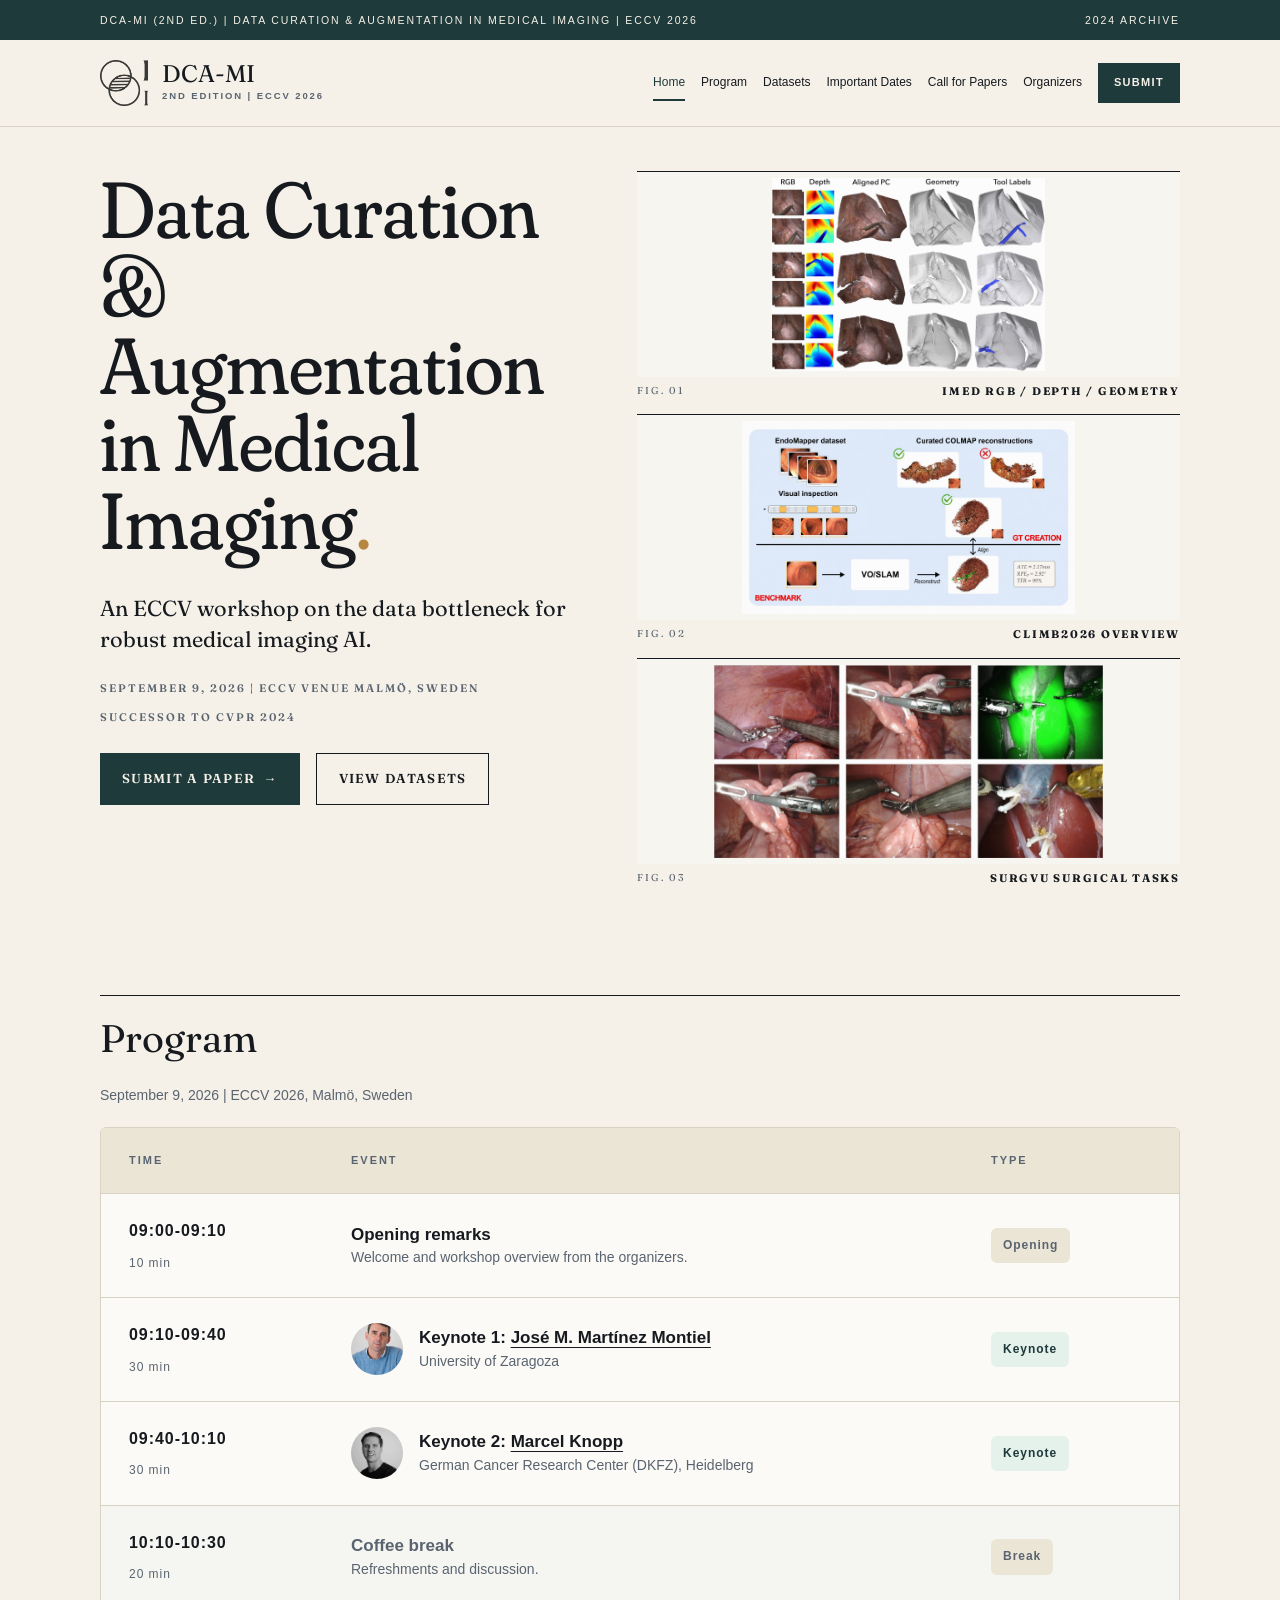
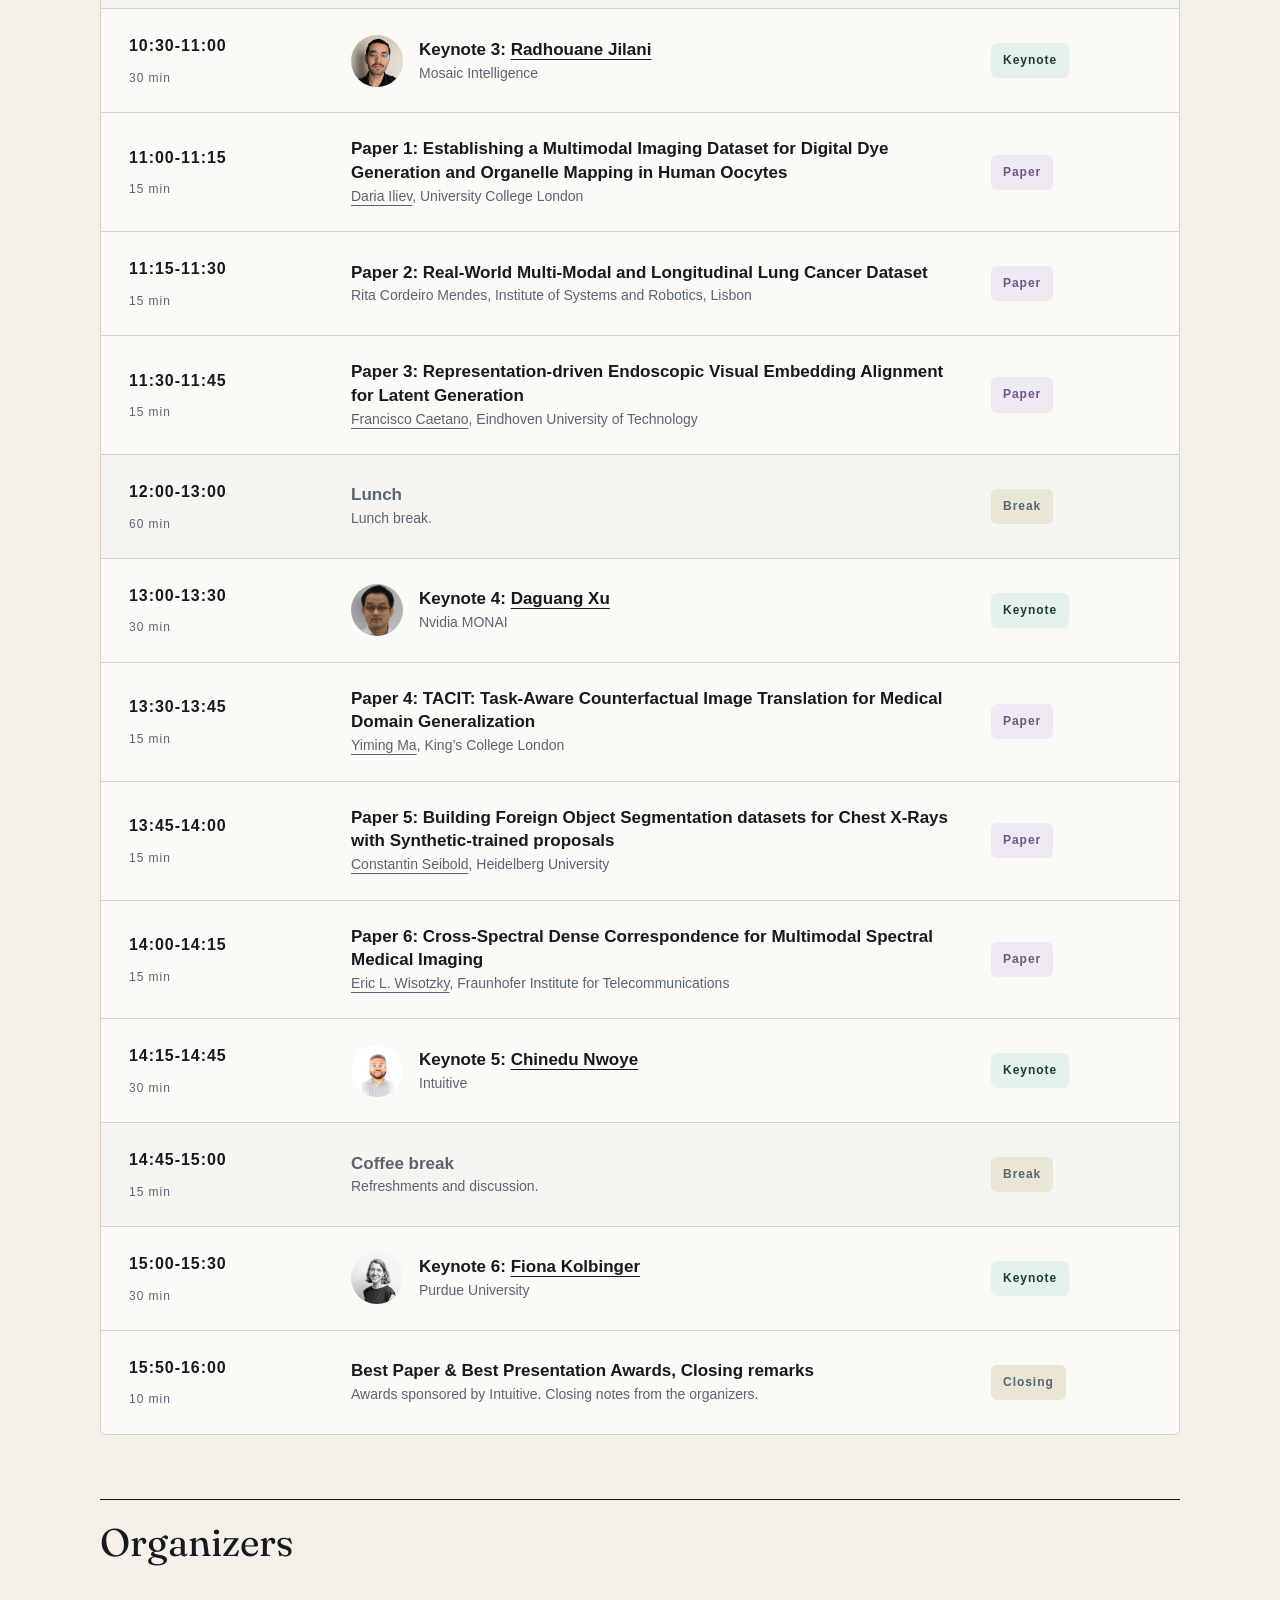
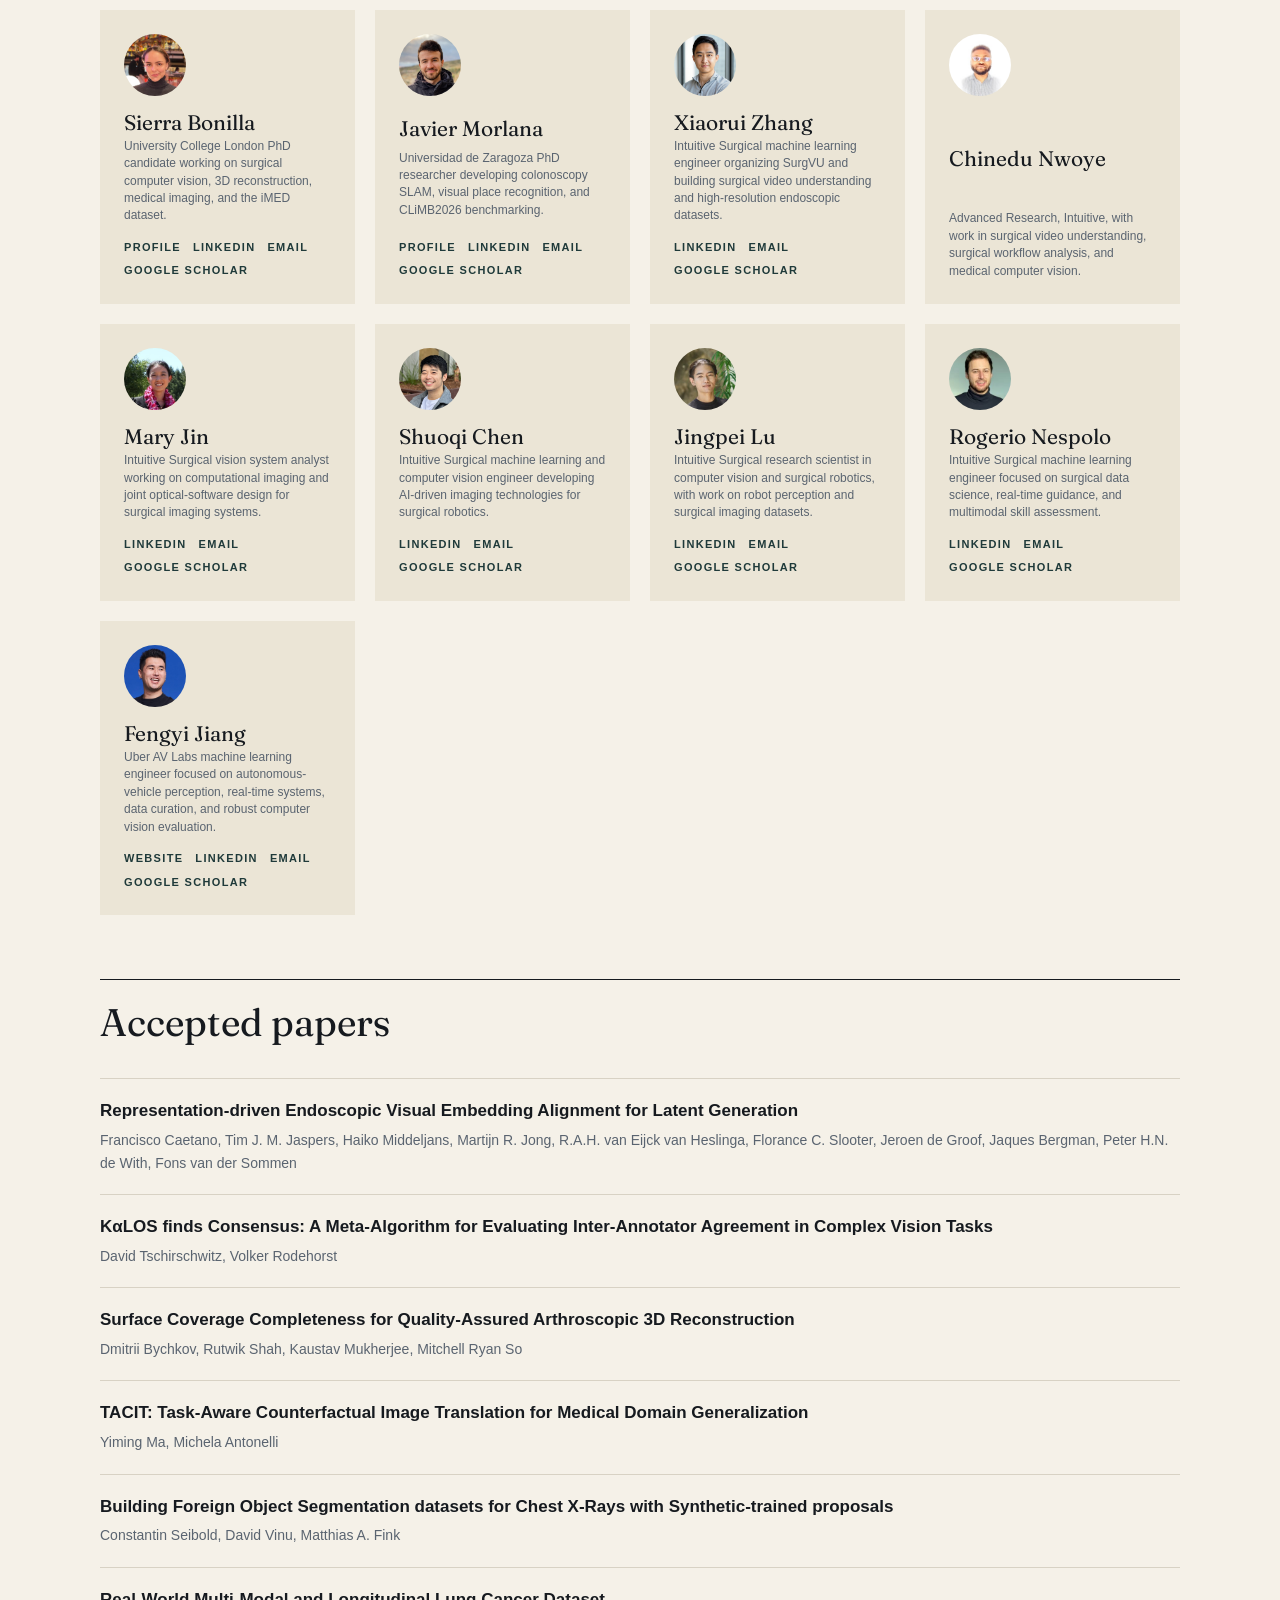
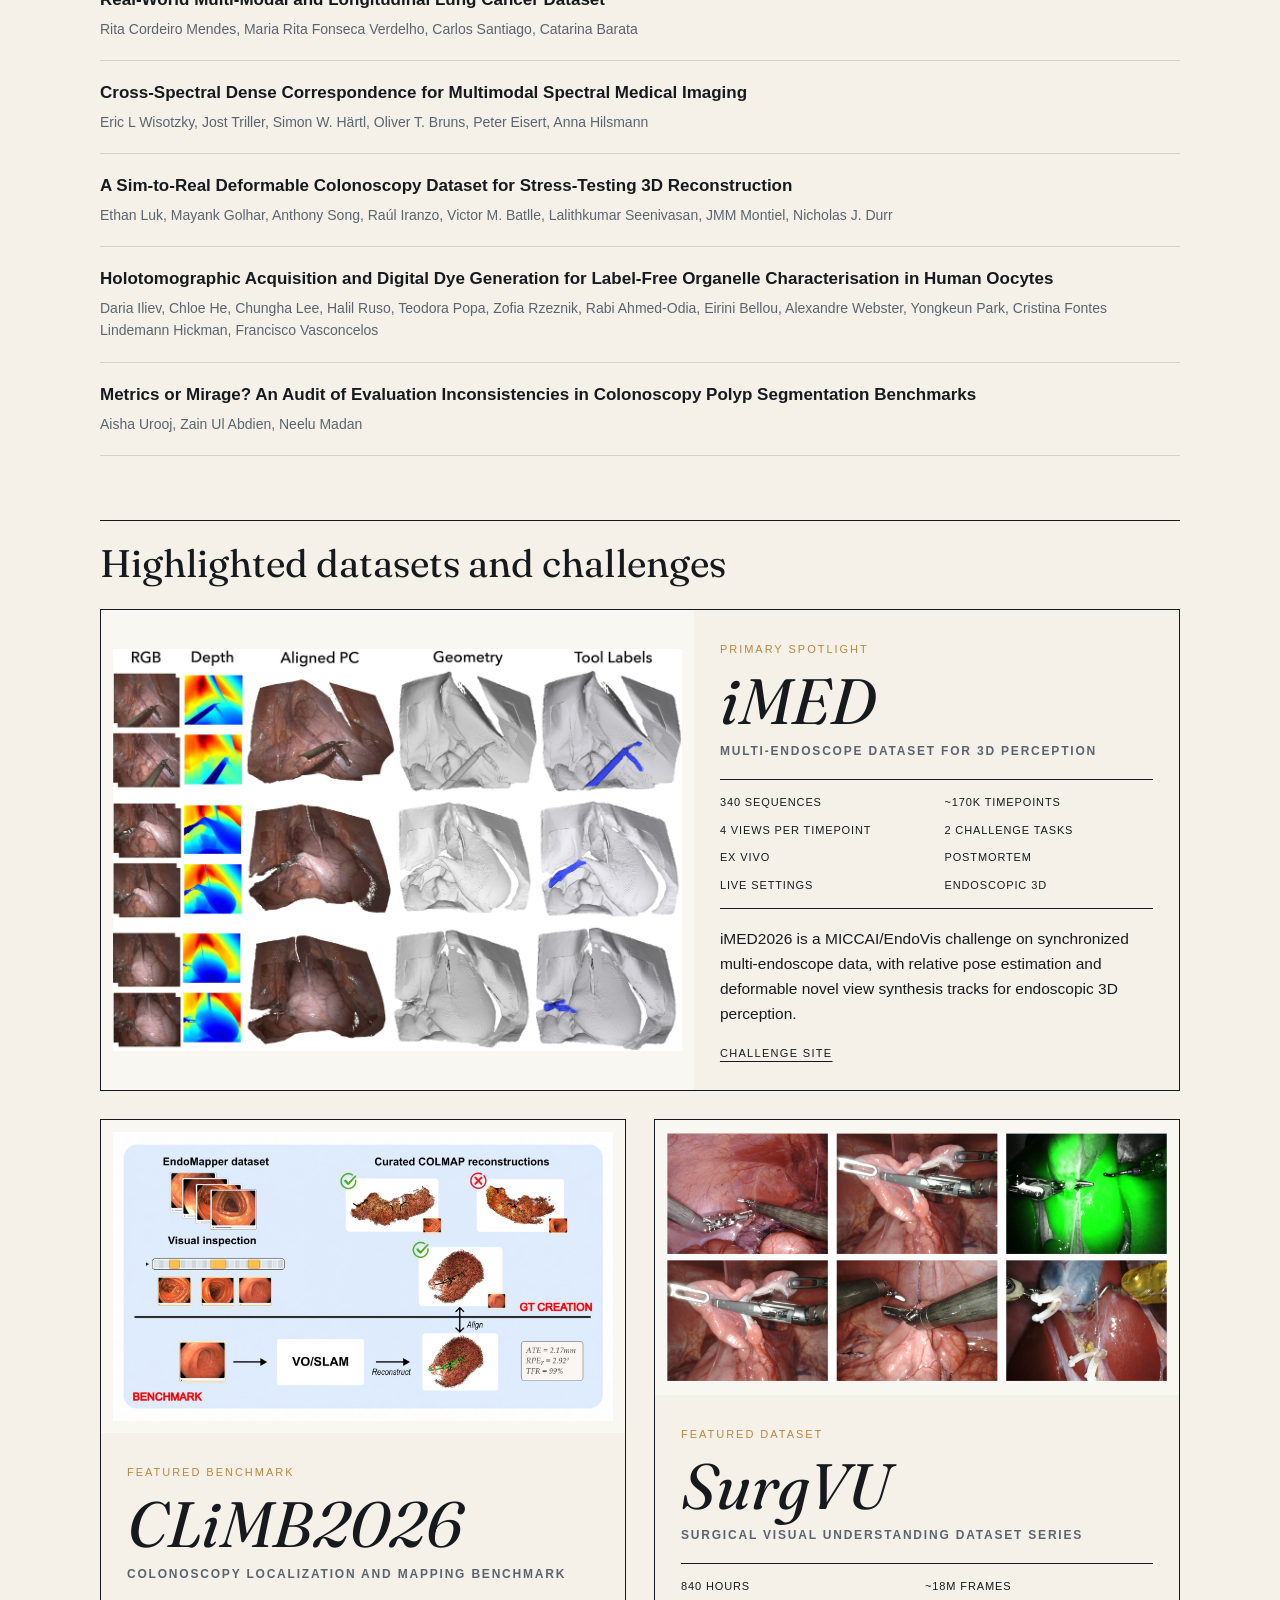
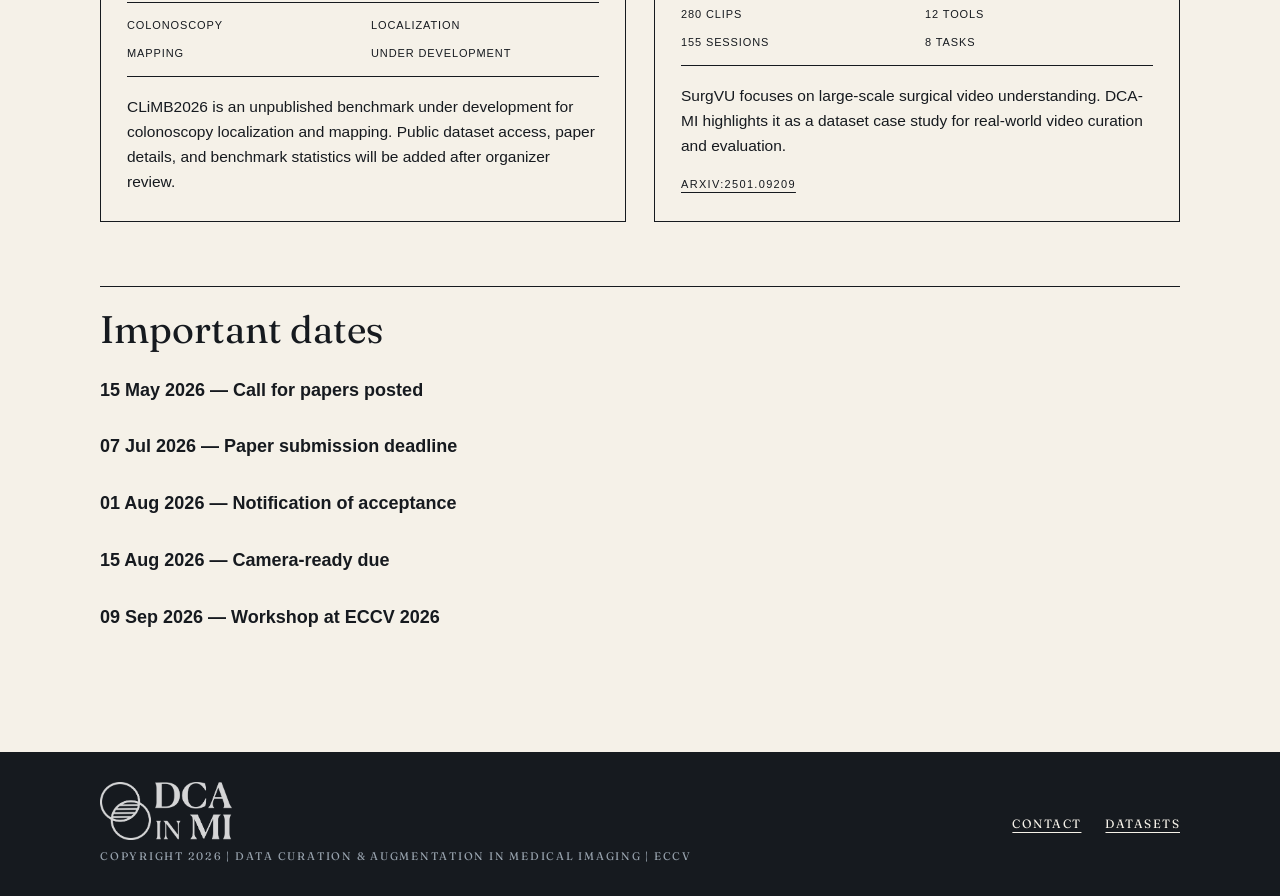
==== commit b4db826f: "fixed schedule" ====
--- a/2026/index.html
+++ b/2026/index.html
@@ -101,19 +101,18 @@
         <article><span>09:00-09:10<small>10 min</small></span><div><h3>Opening remarks</h3><p>Welcome and workshop overview from the organizers.</p></div><em>Opening</em></article>
         <article><span>09:10-09:40<small>30 min</small></span><div class="schedule-speaker"><a class="schedule-avatar" href="https://www.linkedin.com/in/jose-mar%C3%ADa-mart%C3%ADnez-montiel-1a229013/" target="_blank" rel="noopener noreferrer" aria-label="José M. Martínez Montiel on LinkedIn"><img src="assets/people/jose-montiel.jpg" alt="José M. Martínez Montiel"></a><div><h3>Keynote 1: <a href="https://www.linkedin.com/in/jose-mar%C3%ADa-mart%C3%ADnez-montiel-1a229013/" target="_blank" rel="noopener noreferrer">José M. Martínez Montiel</a></h3><p>University of Zaragoza</p></div></div><em class="tag-keynote">Keynote</em></article>
         <article><span>09:40-10:10<small>30 min</small></span><div class="schedule-speaker"><a class="schedule-avatar" href="https://www.linkedin.com/in/marcelknopp/" target="_blank" rel="noopener noreferrer" aria-label="Marcel Knopp on LinkedIn"><img src="assets/people/marcel-knopp.png" alt="Marcel Knopp"></a><div><h3>Keynote 2: <a href="https://www.linkedin.com/in/marcelknopp/" target="_blank" rel="noopener noreferrer">Marcel Knopp</a></h3><p>German Cancer Research Center (DKFZ), Heidelberg</p></div></div><em class="tag-keynote">Keynote</em></article>
-        <article class="dim"><span>10:10-10:20<small>10 min</small></span><div><h3>Coffee break</h3><p>Refreshments and discussion.</p></div><em>Break</em></article>
-        <article><span>10:20-10:50<small>30 min</small></span><div class="schedule-speaker"><a class="schedule-avatar" href="https://www.linkedin.com/in/radhouane-jilani/" target="_blank" rel="noopener noreferrer" aria-label="Radhouane Jilani on LinkedIn"><img src="assets/people/radhouane-jilani.jpeg" alt="Radhouane Jilani"></a><div><h3>Keynote 3: <a href="https://www.linkedin.com/in/radhouane-jilani/" target="_blank" rel="noopener noreferrer">Radhouane Jilani</a></h3><p>Mosaic Intelligence</p></div></div><em class="tag-keynote">Keynote</em></article>
-        <article><span>10:50-11:00<small>10 min</small></span><div><h3>Paper 1: Establishing a Multimodal Imaging Dataset for Digital Dye Generation and Organelle Mapping in Human Oocytes</h3><p><a href="https://www.linkedin.com/in/dariailiev/" target="_blank" rel="noopener noreferrer">Daria Iliev</a>, University College London</p></div><em class="tag-oral">Paper</em></article>
-        <article><span>11:00-11:10<small>10 min</small></span><div><h3>Paper 2: Real-World Multi-Modal and Longitudinal Lung Cancer Dataset</h3><p>Rita Cordeiro Mendes, Institute of Systems and Robotics, Lisbon</p></div><em class="tag-oral">Paper</em></article>
-        <article><span>11:10-11:20<small>10 min</small></span><div><h3>Paper 3: Representation-driven Endoscopic Visual Embedding Alignment for Latent Generation</h3><p><a href="https://www.linkedin.com/in/fr-caetano/" target="_blank" rel="noopener noreferrer">Francisco Caetano</a>, Eindhoven University of Technology</p></div><em class="tag-oral">Paper</em></article>
-        <article><span>11:20-11:50<small>30 min</small></span><div class="schedule-speaker"><a class="schedule-avatar" href="https://www.linkedin.com/in/daguang-xu-2b307863/" target="_blank" rel="noopener noreferrer" aria-label="Daguang Xu on LinkedIn"><img src="assets/people/daguang-xu.jpg" alt="Daguang Xu"></a><div><h3>Keynote 4: <a href="https://www.linkedin.com/in/daguang-xu-2b307863/" target="_blank" rel="noopener noreferrer">Daguang Xu</a></h3><p>Nvidia MONAI</p></div></div><em class="tag-keynote">Keynote</em></article>
+        <article class="dim"><span>10:10-10:30<small>20 min</small></span><div><h3>Coffee break</h3><p>Refreshments and discussion.</p></div><em>Break</em></article>
+        <article><span>10:30-11:00<small>30 min</small></span><div class="schedule-speaker"><a class="schedule-avatar" href="https://www.linkedin.com/in/radhouane-jilani/" target="_blank" rel="noopener noreferrer" aria-label="Radhouane Jilani on LinkedIn"><img src="assets/people/radhouane-jilani.jpeg" alt="Radhouane Jilani"></a><div><h3>Keynote 3: <a href="https://www.linkedin.com/in/radhouane-jilani/" target="_blank" rel="noopener noreferrer">Radhouane Jilani</a></h3><p>Mosaic Intelligence</p></div></div><em class="tag-keynote">Keynote</em></article>
+        <article><span>11:00-11:15<small>15 min</small></span><div><h3>Paper 1: Establishing a Multimodal Imaging Dataset for Digital Dye Generation and Organelle Mapping in Human Oocytes</h3><p><a href="https://www.linkedin.com/in/dariailiev/" target="_blank" rel="noopener noreferrer">Daria Iliev</a>, University College London</p></div><em class="tag-oral">Paper</em></article>
+        <article><span>11:15-11:30<small>15 min</small></span><div><h3>Paper 2: Real-World Multi-Modal and Longitudinal Lung Cancer Dataset</h3><p>Rita Cordeiro Mendes, Institute of Systems and Robotics, Lisbon</p></div><em class="tag-oral">Paper</em></article>
+        <article><span>11:30-11:45<small>15 min</small></span><div><h3>Paper 3: Representation-driven Endoscopic Visual Embedding Alignment for Latent Generation</h3><p><a href="https://www.linkedin.com/in/fr-caetano/" target="_blank" rel="noopener noreferrer">Francisco Caetano</a>, Eindhoven University of Technology</p></div><em class="tag-oral">Paper</em></article>
         <article class="dim"><span>12:00-13:00<small>60 min</small></span><div><h3>Lunch</h3><p>Lunch break.</p></div><em>Break</em></article>
-        <article><span>13:00-13:10<small>10 min</small></span><div><h3>Paper 4: TACIT: Task-Aware Counterfactual Image Translation for Medical Domain Generalization</h3><p><a href="https://www.linkedin.com/in/yiming-ma-5b401a201/" target="_blank" rel="noopener noreferrer">Yiming Ma</a>, King&rsquo;s College London</p></div><em class="tag-oral">Paper</em></article>
-        <article><span>13:10-13:20<small>10 min</small></span><div><h3>Paper 5: Building Foreign Object Segmentation datasets for Chest X-Rays with Synthetic-trained proposals</h3><p><a href="https://www.linkedin.com/in/constantin-seibold-7669ba250/" target="_blank" rel="noopener noreferrer">Constantin Seibold</a>, Heidelberg University</p></div><em class="tag-oral">Paper</em></article>
-        <article><span>13:20-13:30<small>10 min</small></span><div><h3>Paper 6: Cross-Spectral Dense Correspondence for Multimodal Spectral Medical Imaging</h3><p><a href="https://www.linkedin.com/in/eric-wisotzky-467759403/" target="_blank" rel="noopener noreferrer">Eric L. Wisotzky</a>, Fraunhofer Institute for Telecommunications</p></div><em class="tag-oral">Paper</em></article>
-        <article><span>13:30-14:00<small>30 min</small></span><div><h3>Paper Spotlights &amp; Dataset Talk</h3><p>Paper spotlights (pending) and dataset talk (time permitting).</p></div><em class="tag-dataset">Session</em></article>
-        <article><span>14:00-14:30<small>30 min</small></span><div class="schedule-speaker"><a class="schedule-avatar" href="https://www.linkedin.com/in/chinedu-nwoye/" target="_blank" rel="noopener noreferrer" aria-label="Chinedu Nwoye on LinkedIn"><img src="assets/people/chinedu-nwoye.png" alt="Chinedu Nwoye"></a><div><h3>Keynote 5: <a href="https://www.linkedin.com/in/chinedu-nwoye/" target="_blank" rel="noopener noreferrer">Chinedu Nwoye</a></h3><p>Intuitive</p></div></div><em class="tag-keynote">Keynote</em></article>
-        <article class="dim"><span>14:30-14:50<small>20 min</small></span><div><h3>Coffee break</h3><p>Refreshments and discussion.</p></div><em>Break</em></article>
+        <article><span>13:00-13:30<small>30 min</small></span><div class="schedule-speaker"><a class="schedule-avatar" href="https://www.linkedin.com/in/daguang-xu-2b307863/" target="_blank" rel="noopener noreferrer" aria-label="Daguang Xu on LinkedIn"><img src="assets/people/daguang-xu.jpg" alt="Daguang Xu"></a><div><h3>Keynote 4: <a href="https://www.linkedin.com/in/daguang-xu-2b307863/" target="_blank" rel="noopener noreferrer">Daguang Xu</a></h3><p>Nvidia MONAI</p></div></div><em class="tag-keynote">Keynote</em></article>
+        <article><span>13:30-13:45<small>15 min</small></span><div><h3>Paper 4: TACIT: Task-Aware Counterfactual Image Translation for Medical Domain Generalization</h3><p><a href="https://www.linkedin.com/in/yiming-ma-5b401a201/" target="_blank" rel="noopener noreferrer">Yiming Ma</a>, King&rsquo;s College London</p></div><em class="tag-oral">Paper</em></article>
+        <article><span>13:45-14:00<small>15 min</small></span><div><h3>Paper 5: Building Foreign Object Segmentation datasets for Chest X-Rays with Synthetic-trained proposals</h3><p><a href="https://www.linkedin.com/in/constantin-seibold-7669ba250/" target="_blank" rel="noopener noreferrer">Constantin Seibold</a>, Heidelberg University</p></div><em class="tag-oral">Paper</em></article>
+        <article><span>14:00-14:15<small>15 min</small></span><div><h3>Paper 6: Cross-Spectral Dense Correspondence for Multimodal Spectral Medical Imaging</h3><p><a href="https://www.linkedin.com/in/eric-wisotzky-467759403/" target="_blank" rel="noopener noreferrer">Eric L. Wisotzky</a>, Fraunhofer Institute for Telecommunications</p></div><em class="tag-oral">Paper</em></article>
+        <article><span>14:15-14:45<small>30 min</small></span><div class="schedule-speaker"><a class="schedule-avatar" href="https://www.linkedin.com/in/chinedu-nwoye/" target="_blank" rel="noopener noreferrer" aria-label="Chinedu Nwoye on LinkedIn"><img src="assets/people/chinedu-nwoye.png" alt="Chinedu Nwoye"></a><div><h3>Keynote 5: <a href="https://www.linkedin.com/in/chinedu-nwoye/" target="_blank" rel="noopener noreferrer">Chinedu Nwoye</a></h3><p>Intuitive</p></div></div><em class="tag-keynote">Keynote</em></article>
+        <article class="dim"><span>14:45-15:00<small>15 min</small></span><div><h3>Coffee break</h3><p>Refreshments and discussion.</p></div><em>Break</em></article>
         <article><span>15:00-15:30<small>30 min</small></span><div class="schedule-speaker"><a class="schedule-avatar" href="https://www.linkedin.com/in/fiona-kolbinger-01b332244/" target="_blank" rel="noopener noreferrer" aria-label="Fiona Kolbinger on LinkedIn"><img src="assets/people/fiona-kolbinger.jpg" alt="Fiona Kolbinger"></a><div><h3>Keynote 6: <a href="https://www.linkedin.com/in/fiona-kolbinger-01b332244/" target="_blank" rel="noopener noreferrer">Fiona Kolbinger</a></h3><p>Purdue University</p></div></div><em class="tag-keynote">Keynote</em></article>
         <article><span>15:50-16:00<small>10 min</small></span><div><h3>Best Paper &amp; Best Presentation Awards, Closing remarks</h3><p>Awards sponsored by Intuitive. Closing notes from the organizers.</p></div><em>Closing</em></article>
         </div>
@@ -381,19 +380,18 @@
         <article><span>09:00-09:10<small>10 min</small></span><div><h3>Opening remarks</h3><p>Welcome and workshop overview from the organizers.</p></div><em>Opening</em></article>
         <article><span>09:10-09:40<small>30 min</small></span><div class="schedule-speaker"><a class="schedule-avatar" href="https://www.linkedin.com/in/jose-mar%C3%ADa-mart%C3%ADnez-montiel-1a229013/" target="_blank" rel="noopener noreferrer" aria-label="José M. Martínez Montiel on LinkedIn"><img src="assets/people/jose-montiel.jpg" alt="José M. Martínez Montiel"></a><div><h3>Keynote 1: <a href="https://www.linkedin.com/in/jose-mar%C3%ADa-mart%C3%ADnez-montiel-1a229013/" target="_blank" rel="noopener noreferrer">José M. Martínez Montiel</a></h3><p>University of Zaragoza</p></div></div><em class="tag-keynote">Keynote</em></article>
         <article><span>09:40-10:10<small>30 min</small></span><div class="schedule-speaker"><a class="schedule-avatar" href="https://www.linkedin.com/in/marcelknopp/" target="_blank" rel="noopener noreferrer" aria-label="Marcel Knopp on LinkedIn"><img src="assets/people/marcel-knopp.png" alt="Marcel Knopp"></a><div><h3>Keynote 2: <a href="https://www.linkedin.com/in/marcelknopp/" target="_blank" rel="noopener noreferrer">Marcel Knopp</a></h3><p>German Cancer Research Center (DKFZ), Heidelberg</p></div></div><em class="tag-keynote">Keynote</em></article>
-        <article class="dim"><span>10:10-10:20<small>10 min</small></span><div><h3>Coffee break</h3><p>Refreshments and discussion.</p></div><em>Break</em></article>
-        <article><span>10:20-10:50<small>30 min</small></span><div class="schedule-speaker"><a class="schedule-avatar" href="https://www.linkedin.com/in/radhouane-jilani/" target="_blank" rel="noopener noreferrer" aria-label="Radhouane Jilani on LinkedIn"><img src="assets/people/radhouane-jilani.jpeg" alt="Radhouane Jilani"></a><div><h3>Keynote 3: <a href="https://www.linkedin.com/in/radhouane-jilani/" target="_blank" rel="noopener noreferrer">Radhouane Jilani</a></h3><p>Mosaic Intelligence</p></div></div><em class="tag-keynote">Keynote</em></article>
-        <article><span>10:50-11:00<small>10 min</small></span><div><h3>Paper 1: Establishing a Multimodal Imaging Dataset for Digital Dye Generation and Organelle Mapping in Human Oocytes</h3><p><a href="https://www.linkedin.com/in/dariailiev/" target="_blank" rel="noopener noreferrer">Daria Iliev</a>, University College London</p></div><em class="tag-oral">Paper</em></article>
-        <article><span>11:00-11:10<small>10 min</small></span><div><h3>Paper 2: Real-World Multi-Modal and Longitudinal Lung Cancer Dataset</h3><p>Rita Cordeiro Mendes, Institute of Systems and Robotics, Lisbon</p></div><em class="tag-oral">Paper</em></article>
-        <article><span>11:10-11:20<small>10 min</small></span><div><h3>Paper 3: Representation-driven Endoscopic Visual Embedding Alignment for Latent Generation</h3><p><a href="https://www.linkedin.com/in/fr-caetano/" target="_blank" rel="noopener noreferrer">Francisco Caetano</a>, Eindhoven University of Technology</p></div><em class="tag-oral">Paper</em></article>
-        <article><span>11:20-11:50<small>30 min</small></span><div class="schedule-speaker"><a class="schedule-avatar" href="https://www.linkedin.com/in/daguang-xu-2b307863/" target="_blank" rel="noopener noreferrer" aria-label="Daguang Xu on LinkedIn"><img src="assets/people/daguang-xu.jpg" alt="Daguang Xu"></a><div><h3>Keynote 4: <a href="https://www.linkedin.com/in/daguang-xu-2b307863/" target="_blank" rel="noopener noreferrer">Daguang Xu</a></h3><p>Nvidia MONAI</p></div></div><em class="tag-keynote">Keynote</em></article>
+        <article class="dim"><span>10:10-10:30<small>20 min</small></span><div><h3>Coffee break</h3><p>Refreshments and discussion.</p></div><em>Break</em></article>
+        <article><span>10:30-11:00<small>30 min</small></span><div class="schedule-speaker"><a class="schedule-avatar" href="https://www.linkedin.com/in/radhouane-jilani/" target="_blank" rel="noopener noreferrer" aria-label="Radhouane Jilani on LinkedIn"><img src="assets/people/radhouane-jilani.jpeg" alt="Radhouane Jilani"></a><div><h3>Keynote 3: <a href="https://www.linkedin.com/in/radhouane-jilani/" target="_blank" rel="noopener noreferrer">Radhouane Jilani</a></h3><p>Mosaic Intelligence</p></div></div><em class="tag-keynote">Keynote</em></article>
+        <article><span>11:00-11:15<small>15 min</small></span><div><h3>Paper 1: Establishing a Multimodal Imaging Dataset for Digital Dye Generation and Organelle Mapping in Human Oocytes</h3><p><a href="https://www.linkedin.com/in/dariailiev/" target="_blank" rel="noopener noreferrer">Daria Iliev</a>, University College London</p></div><em class="tag-oral">Paper</em></article>
+        <article><span>11:15-11:30<small>15 min</small></span><div><h3>Paper 2: Real-World Multi-Modal and Longitudinal Lung Cancer Dataset</h3><p>Rita Cordeiro Mendes, Institute of Systems and Robotics, Lisbon</p></div><em class="tag-oral">Paper</em></article>
+        <article><span>11:30-11:45<small>15 min</small></span><div><h3>Paper 3: Representation-driven Endoscopic Visual Embedding Alignment for Latent Generation</h3><p><a href="https://www.linkedin.com/in/fr-caetano/" target="_blank" rel="noopener noreferrer">Francisco Caetano</a>, Eindhoven University of Technology</p></div><em class="tag-oral">Paper</em></article>
         <article class="dim"><span>12:00-13:00<small>60 min</small></span><div><h3>Lunch</h3><p>Lunch break.</p></div><em>Break</em></article>
-        <article><span>13:00-13:10<small>10 min</small></span><div><h3>Paper 4: TACIT: Task-Aware Counterfactual Image Translation for Medical Domain Generalization</h3><p><a href="https://www.linkedin.com/in/yiming-ma-5b401a201/" target="_blank" rel="noopener noreferrer">Yiming Ma</a>, King&rsquo;s College London</p></div><em class="tag-oral">Paper</em></article>
-        <article><span>13:10-13:20<small>10 min</small></span><div><h3>Paper 5: Building Foreign Object Segmentation datasets for Chest X-Rays with Synthetic-trained proposals</h3><p><a href="https://www.linkedin.com/in/constantin-seibold-7669ba250/" target="_blank" rel="noopener noreferrer">Constantin Seibold</a>, Heidelberg University</p></div><em class="tag-oral">Paper</em></article>
-        <article><span>13:20-13:30<small>10 min</small></span><div><h3>Paper 6: Cross-Spectral Dense Correspondence for Multimodal Spectral Medical Imaging</h3><p><a href="https://www.linkedin.com/in/eric-wisotzky-467759403/" target="_blank" rel="noopener noreferrer">Eric L. Wisotzky</a>, Fraunhofer Institute for Telecommunications</p></div><em class="tag-oral">Paper</em></article>
-        <article><span>13:30-14:00<small>30 min</small></span><div><h3>Paper Spotlights &amp; Dataset Talk</h3><p>Paper spotlights (pending) and dataset talk (time permitting).</p></div><em class="tag-dataset">Session</em></article>
-        <article><span>14:00-14:30<small>30 min</small></span><div class="schedule-speaker"><a class="schedule-avatar" href="https://www.linkedin.com/in/chinedu-nwoye/" target="_blank" rel="noopener noreferrer" aria-label="Chinedu Nwoye on LinkedIn"><img src="assets/people/chinedu-nwoye.png" alt="Chinedu Nwoye"></a><div><h3>Keynote 5: <a href="https://www.linkedin.com/in/chinedu-nwoye/" target="_blank" rel="noopener noreferrer">Chinedu Nwoye</a></h3><p>Intuitive</p></div></div><em class="tag-keynote">Keynote</em></article>
-        <article class="dim"><span>14:30-14:50<small>20 min</small></span><div><h3>Coffee break</h3><p>Refreshments and discussion.</p></div><em>Break</em></article>
+        <article><span>13:00-13:30<small>30 min</small></span><div class="schedule-speaker"><a class="schedule-avatar" href="https://www.linkedin.com/in/daguang-xu-2b307863/" target="_blank" rel="noopener noreferrer" aria-label="Daguang Xu on LinkedIn"><img src="assets/people/daguang-xu.jpg" alt="Daguang Xu"></a><div><h3>Keynote 4: <a href="https://www.linkedin.com/in/daguang-xu-2b307863/" target="_blank" rel="noopener noreferrer">Daguang Xu</a></h3><p>Nvidia MONAI</p></div></div><em class="tag-keynote">Keynote</em></article>
+        <article><span>13:30-13:45<small>15 min</small></span><div><h3>Paper 4: TACIT: Task-Aware Counterfactual Image Translation for Medical Domain Generalization</h3><p><a href="https://www.linkedin.com/in/yiming-ma-5b401a201/" target="_blank" rel="noopener noreferrer">Yiming Ma</a>, King&rsquo;s College London</p></div><em class="tag-oral">Paper</em></article>
+        <article><span>13:45-14:00<small>15 min</small></span><div><h3>Paper 5: Building Foreign Object Segmentation datasets for Chest X-Rays with Synthetic-trained proposals</h3><p><a href="https://www.linkedin.com/in/constantin-seibold-7669ba250/" target="_blank" rel="noopener noreferrer">Constantin Seibold</a>, Heidelberg University</p></div><em class="tag-oral">Paper</em></article>
+        <article><span>14:00-14:15<small>15 min</small></span><div><h3>Paper 6: Cross-Spectral Dense Correspondence for Multimodal Spectral Medical Imaging</h3><p><a href="https://www.linkedin.com/in/eric-wisotzky-467759403/" target="_blank" rel="noopener noreferrer">Eric L. Wisotzky</a>, Fraunhofer Institute for Telecommunications</p></div><em class="tag-oral">Paper</em></article>
+        <article><span>14:15-14:45<small>30 min</small></span><div class="schedule-speaker"><a class="schedule-avatar" href="https://www.linkedin.com/in/chinedu-nwoye/" target="_blank" rel="noopener noreferrer" aria-label="Chinedu Nwoye on LinkedIn"><img src="assets/people/chinedu-nwoye.png" alt="Chinedu Nwoye"></a><div><h3>Keynote 5: <a href="https://www.linkedin.com/in/chinedu-nwoye/" target="_blank" rel="noopener noreferrer">Chinedu Nwoye</a></h3><p>Intuitive</p></div></div><em class="tag-keynote">Keynote</em></article>
+        <article class="dim"><span>14:45-15:00<small>15 min</small></span><div><h3>Coffee break</h3><p>Refreshments and discussion.</p></div><em>Break</em></article>
         <article><span>15:00-15:30<small>30 min</small></span><div class="schedule-speaker"><a class="schedule-avatar" href="https://www.linkedin.com/in/fiona-kolbinger-01b332244/" target="_blank" rel="noopener noreferrer" aria-label="Fiona Kolbinger on LinkedIn"><img src="assets/people/fiona-kolbinger.jpg" alt="Fiona Kolbinger"></a><div><h3>Keynote 6: <a href="https://www.linkedin.com/in/fiona-kolbinger-01b332244/" target="_blank" rel="noopener noreferrer">Fiona Kolbinger</a></h3><p>Purdue University</p></div></div><em class="tag-keynote">Keynote</em></article>
         <article><span>15:50-16:00<small>10 min</small></span><div><h3>Best Paper &amp; Best Presentation Awards, Closing remarks</h3><p>Awards sponsored by Intuitive. Closing notes from the organizers.</p></div><em>Closing</em></article>
       </section>
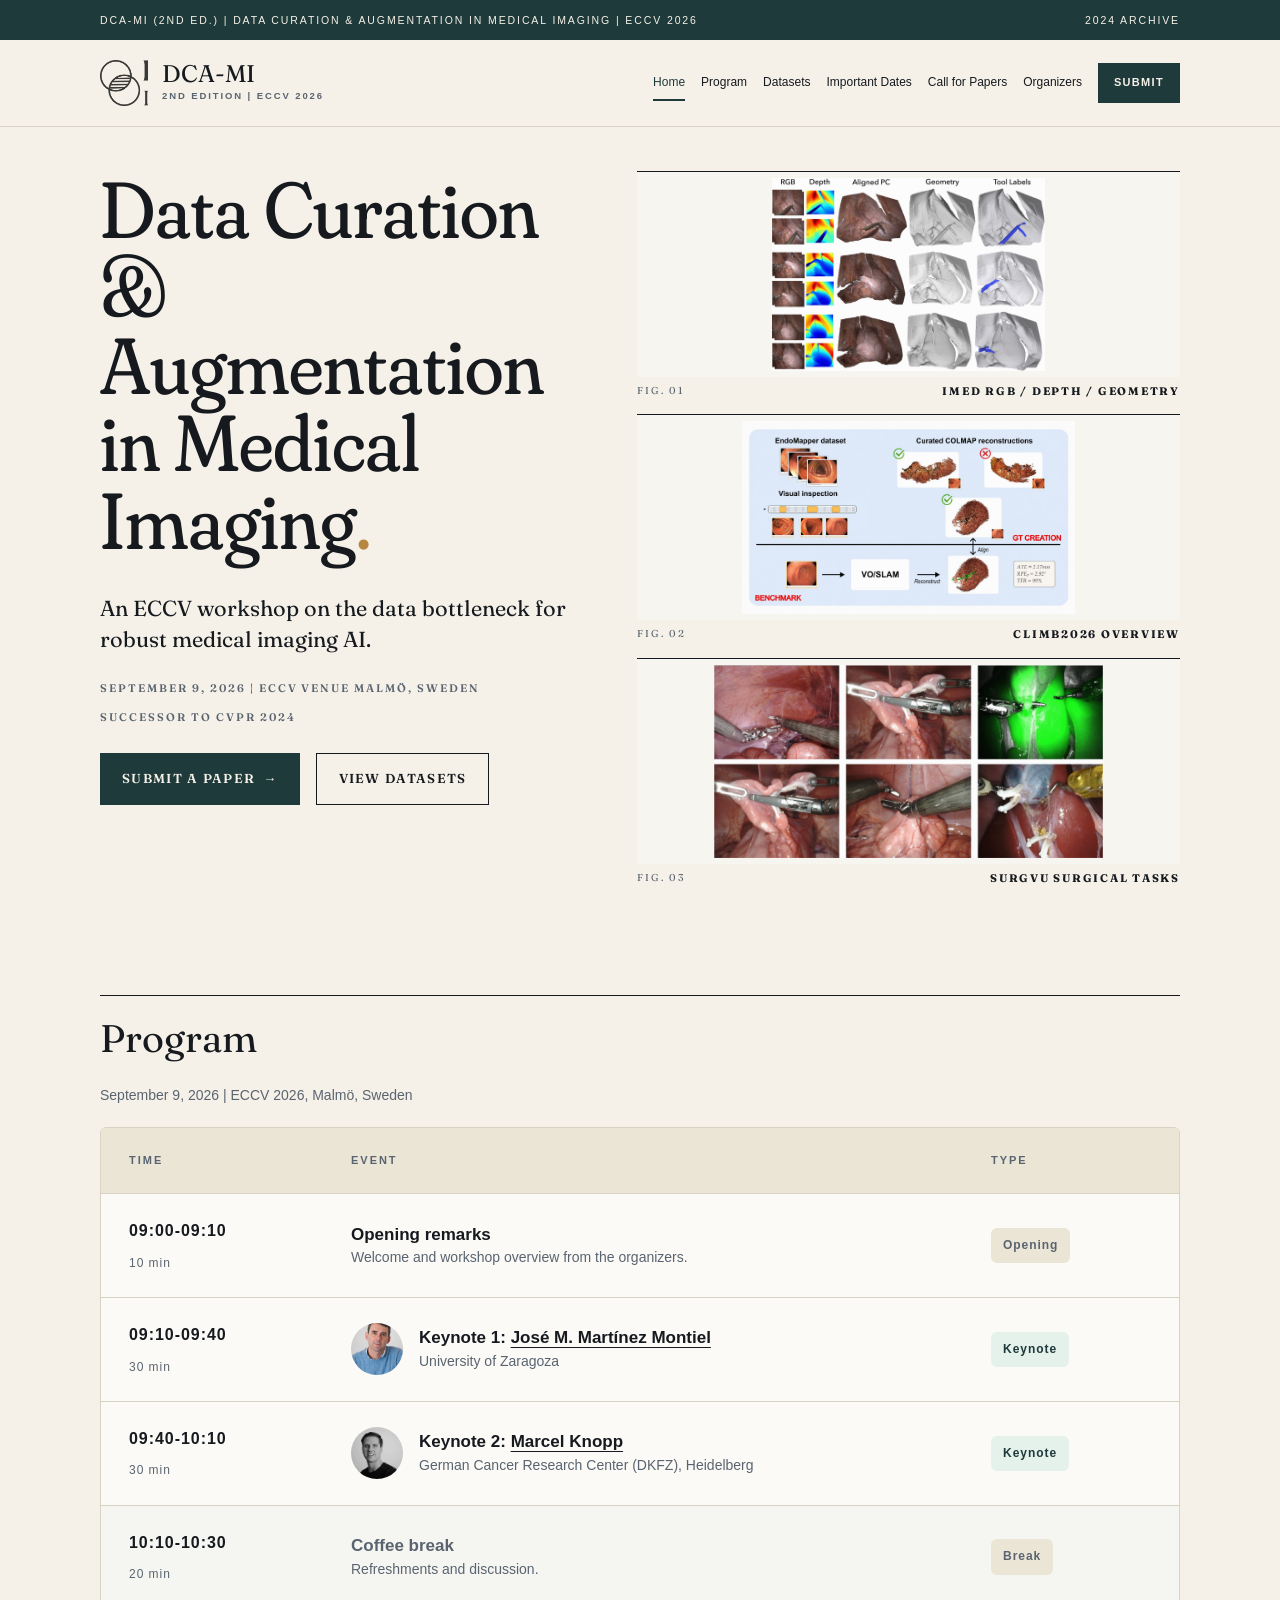
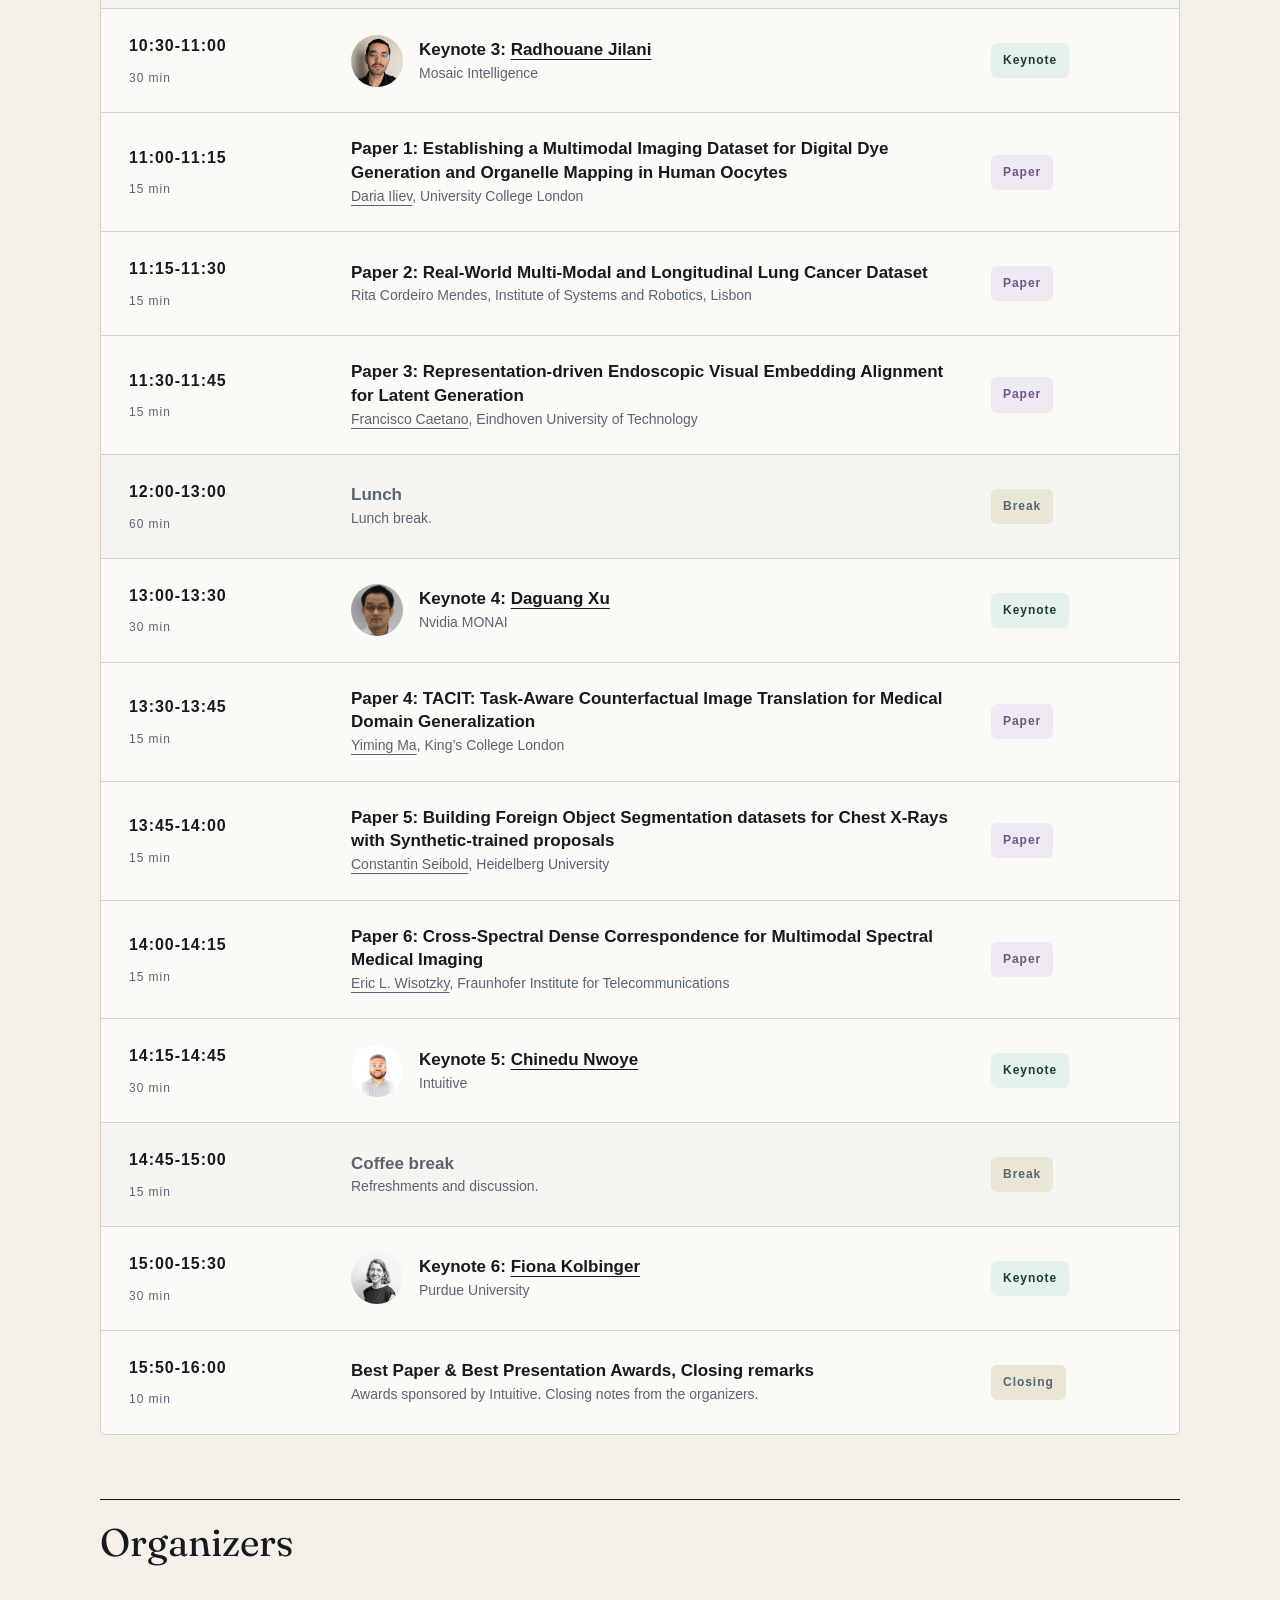
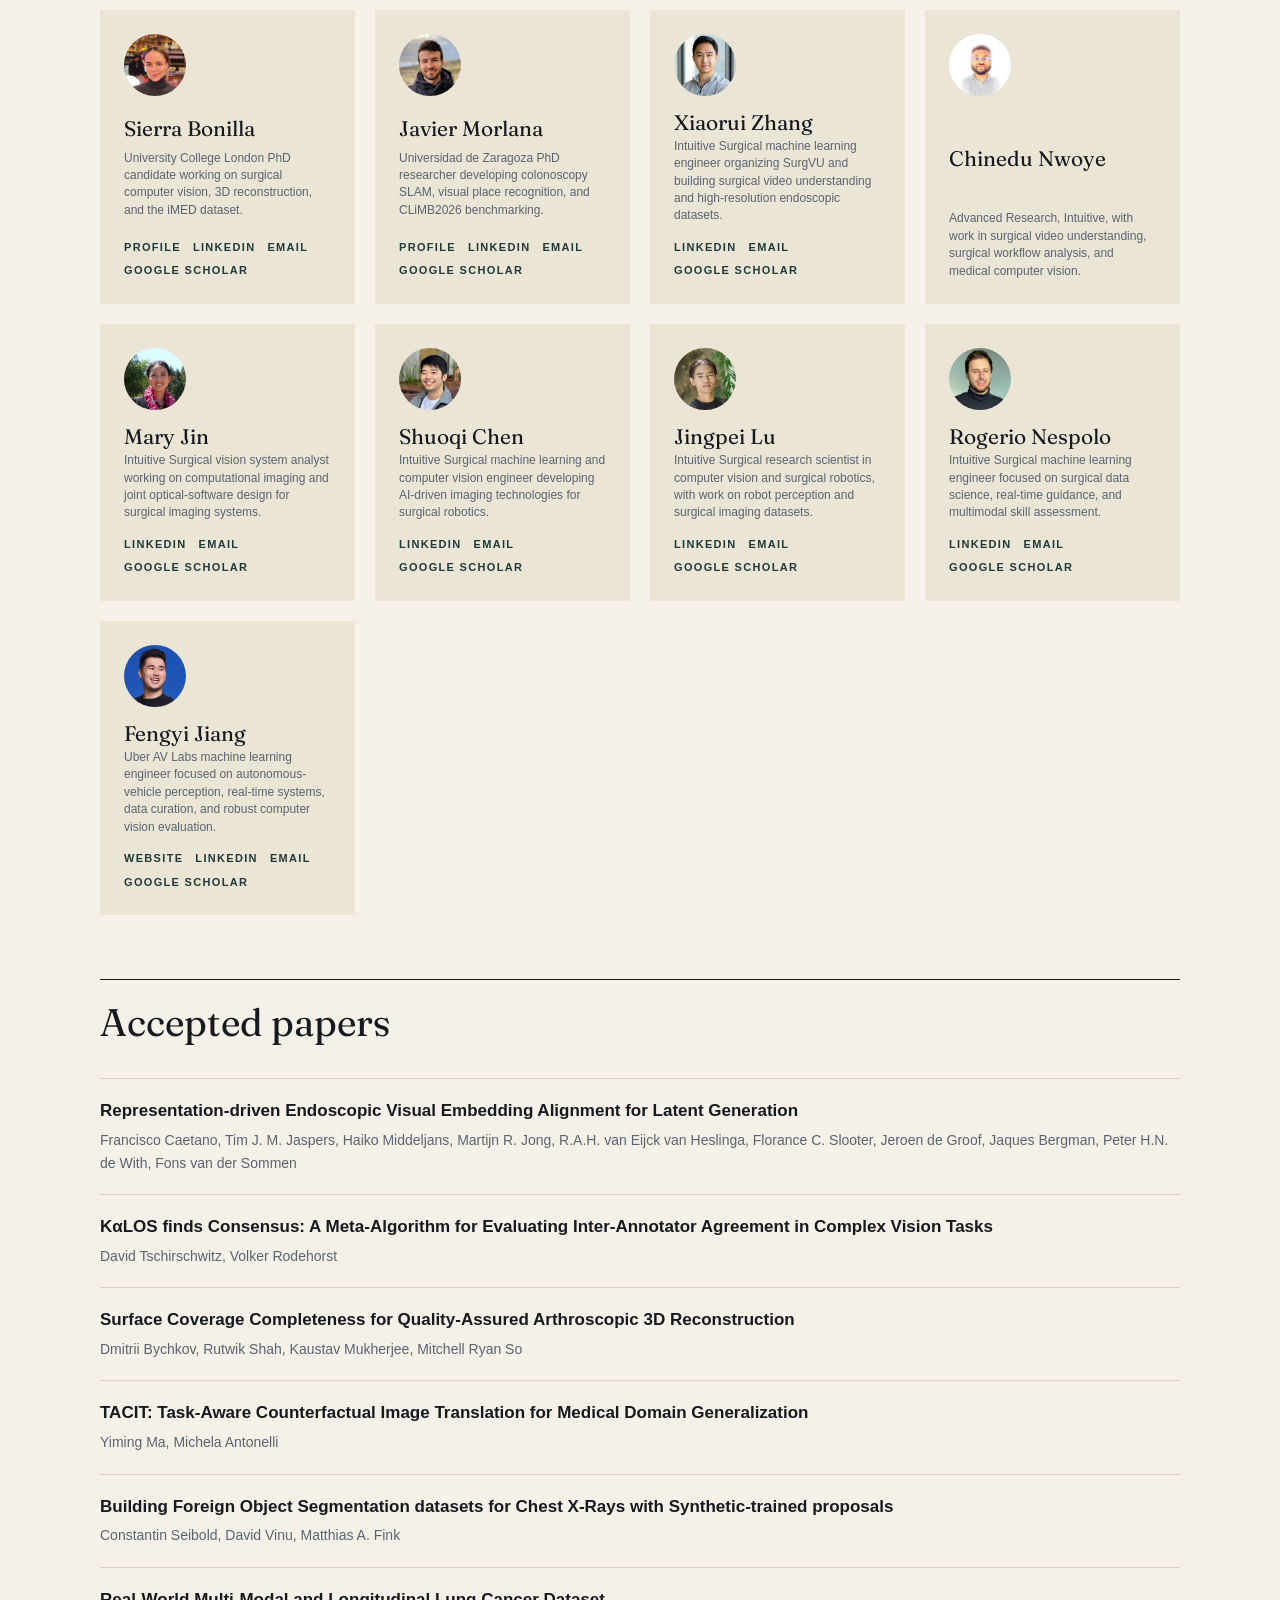
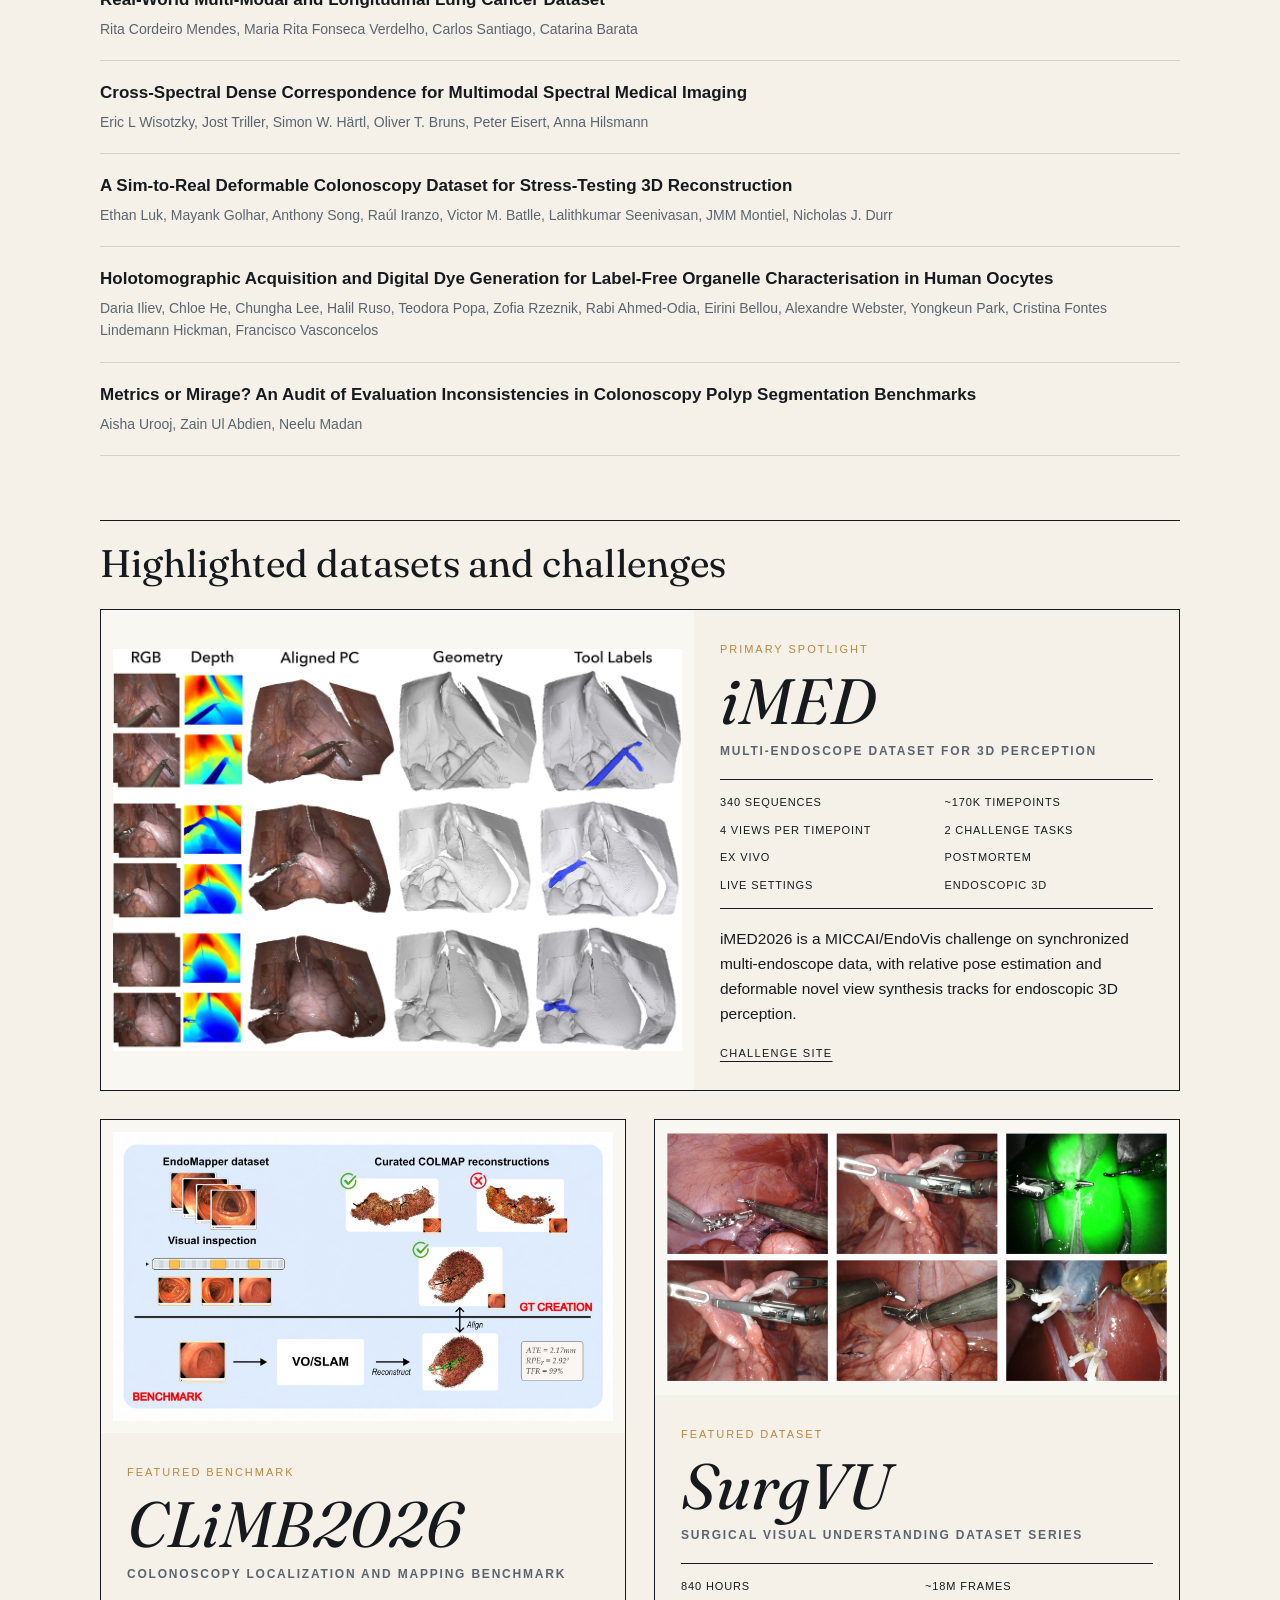
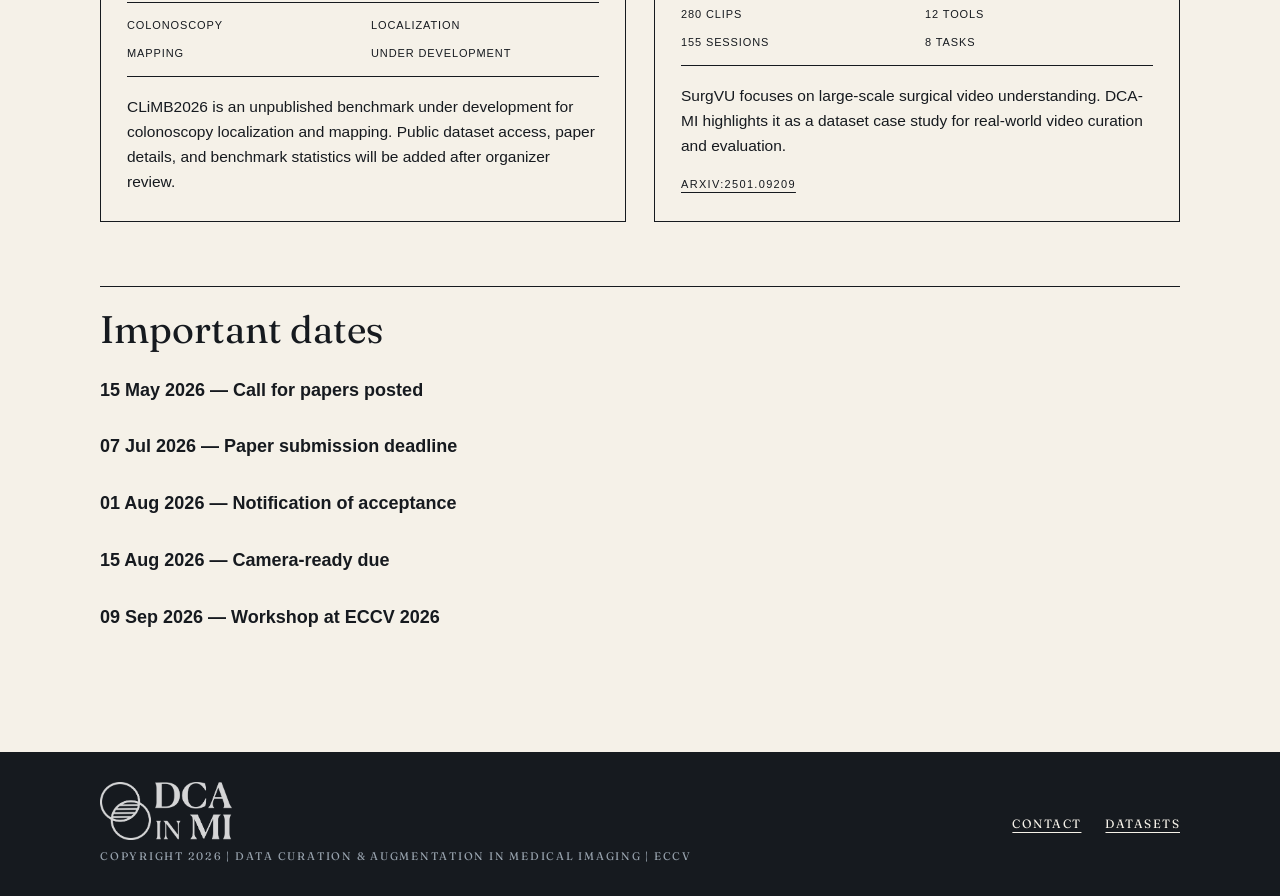
==== commit 140b3011: "too much on me" ====
--- a/2026/index.html
+++ b/2026/index.html
@@ -121,7 +121,7 @@
       <section class="container">
         <h2 class="section-heading">Organizers</h2>
         <div class="organizer-grid home-organizer-grid">
-          <article><img src="assets/people/sierra-bonilla.jpg" alt="Sierra Bonilla"><span></span><h3>Sierra Bonilla</h3><p>University College London PhD candidate working on surgical computer vision, 3D reconstruction, medical imaging, and the iMED dataset.</p><div class="person-links"><a href="https://sierrabonilla.com/" target="_blank" rel="noopener noreferrer">Profile</a><a href="https://www.linkedin.com/in/sierra-bonilla" target="_blank" rel="noopener noreferrer">LinkedIn</a><a href="mailto:sierra.bonilla.21@ucl.ac.uk">Email</a><a href="https://scholar.google.com/citations?user=jhELDK0AAAAJ&amp;hl=en" target="_blank" rel="noopener noreferrer">Google Scholar</a></div></article>
+          <article><img src="assets/people/sierra-bonilla.jpg" alt="Sierra Bonilla"><span></span><h3>Sierra Bonilla</h3><p>University College London PhD candidate working on surgical computer vision, 3D reconstruction, and the iMED dataset.</p><div class="person-links"><a href="https://sierrabonilla.com/" target="_blank" rel="noopener noreferrer">Profile</a><a href="https://www.linkedin.com/in/sierra-bonilla" target="_blank" rel="noopener noreferrer">LinkedIn</a><a href="mailto:sierra.bonilla.21@ucl.ac.uk">Email</a><a href="https://scholar.google.com/citations?user=jhELDK0AAAAJ&amp;hl=en" target="_blank" rel="noopener noreferrer">Google Scholar</a></div></article>
           <article><img src="assets/people/javier-morlana.jpg" alt="Javier Morlana"><span></span><h3>Javier Morlana</h3><p>Universidad de Zaragoza PhD researcher developing colonoscopy SLAM, visual place recognition, and CLiMB2026 benchmarking.</p><div class="person-links"><a href="https://jmorlana.github.io/" target="_blank" rel="noopener noreferrer">Profile</a><a href="https://www.linkedin.com/in/javiermorlana/" target="_blank" rel="noopener noreferrer">LinkedIn</a><a href="mailto:jmorlana@unizar.es">Email</a><a href="https://scholar.google.com/citations?user=1-DJMB8AAAAJ&amp;hl=en" target="_blank" rel="noopener noreferrer">Google Scholar</a></div></article>
           <article><img src="assets/people/ray-zhang.jpg" alt="Xiaorui Zhang"><span></span><h3>Xiaorui Zhang</h3><p>Intuitive Surgical machine learning engineer organizing SurgVU and building surgical video understanding and high-resolution endoscopic datasets.</p><div class="person-links"><a href="https://www.linkedin.com/in/ray-zhang-0802871a4" target="_blank" rel="noopener noreferrer">LinkedIn</a><a href="mailto:ray.zhang@intusurg.com">Email</a><a href="https://scholar.google.com/citations?user=j6O6Q3gAAAAJ&amp;hl=en" target="_blank" rel="noopener noreferrer">Google Scholar</a></div></article>
         <article><img src="assets/people/chinedu-nwoye.png" alt="Chinedu Nwoye"><span></span><h3>Chinedu Nwoye</h3><p>Advanced Research, Intuitive, with work in surgical video understanding, surgical workflow analysis, and medical computer vision.</p></article>
@@ -399,7 +399,7 @@
 
     <section class="page" id="page-organizers" data-page="organizers" aria-label="Organizers">
       <section class="container organizer-grid">
-        <article><img src="assets/people/sierra-bonilla.jpg" alt="Sierra Bonilla"><span></span><h3>Sierra Bonilla</h3><p>University College London PhD candidate working on surgical computer vision, 3D reconstruction, medical imaging, and the iMED dataset.</p><div class="person-links"><a href="https://sierrabonilla.com/" target="_blank" rel="noopener noreferrer">Profile</a><a href="https://www.linkedin.com/in/sierra-bonilla" target="_blank" rel="noopener noreferrer">LinkedIn</a><a href="mailto:sierra.bonilla.21@ucl.ac.uk">Email</a><a href="https://scholar.google.com/citations?user=jhELDK0AAAAJ&amp;hl=en" target="_blank" rel="noopener noreferrer">Google Scholar</a></div></article>
+        <article><img src="assets/people/sierra-bonilla.jpg" alt="Sierra Bonilla"><span></span><h3>Sierra Bonilla</h3><p>University College London PhD candidate working on surgical computer vision, 3D reconstruction, and the iMED dataset.</p><div class="person-links"><a href="https://sierrabonilla.com/" target="_blank" rel="noopener noreferrer">Profile</a><a href="https://www.linkedin.com/in/sierra-bonilla" target="_blank" rel="noopener noreferrer">LinkedIn</a><a href="mailto:sierra.bonilla.21@ucl.ac.uk">Email</a><a href="https://scholar.google.com/citations?user=jhELDK0AAAAJ&amp;hl=en" target="_blank" rel="noopener noreferrer">Google Scholar</a></div></article>
         <article><img src="assets/people/javier-morlana.jpg" alt="Javier Morlana"><span></span><h3>Javier Morlana</h3><p>Universidad de Zaragoza PhD researcher developing colonoscopy SLAM, visual place recognition, and CLiMB2026 benchmarking.</p><div class="person-links"><a href="https://jmorlana.github.io/" target="_blank" rel="noopener noreferrer">Profile</a><a href="https://www.linkedin.com/in/javiermorlana/" target="_blank" rel="noopener noreferrer">LinkedIn</a><a href="mailto:jmorlana@unizar.es">Email</a><a href="https://scholar.google.com/citations?user=1-DJMB8AAAAJ&amp;hl=en" target="_blank" rel="noopener noreferrer">Google Scholar</a></div></article>
         <article><img src="assets/people/ray-zhang.jpg" alt="Xiaorui Zhang"><span></span><h3>Xiaorui Zhang</h3><p>Intuitive Surgical machine learning engineer organizing SurgVU and building surgical video understanding and high-resolution endoscopic datasets.</p><div class="person-links"><a href="https://www.linkedin.com/in/ray-zhang-0802871a4" target="_blank" rel="noopener noreferrer">LinkedIn</a><a href="mailto:ray.zhang@intusurg.com">Email</a><a href="https://scholar.google.com/citations?user=j6O6Q3gAAAAJ&amp;hl=en" target="_blank" rel="noopener noreferrer">Google Scholar</a></div></article>
         <article><img src="assets/people/chinedu-nwoye.png" alt="Chinedu Nwoye"><span></span><h3>Chinedu Nwoye</h3><p>Advanced Research, Intuitive, with work in surgical video understanding, surgical workflow analysis, and medical computer vision.</p></article>
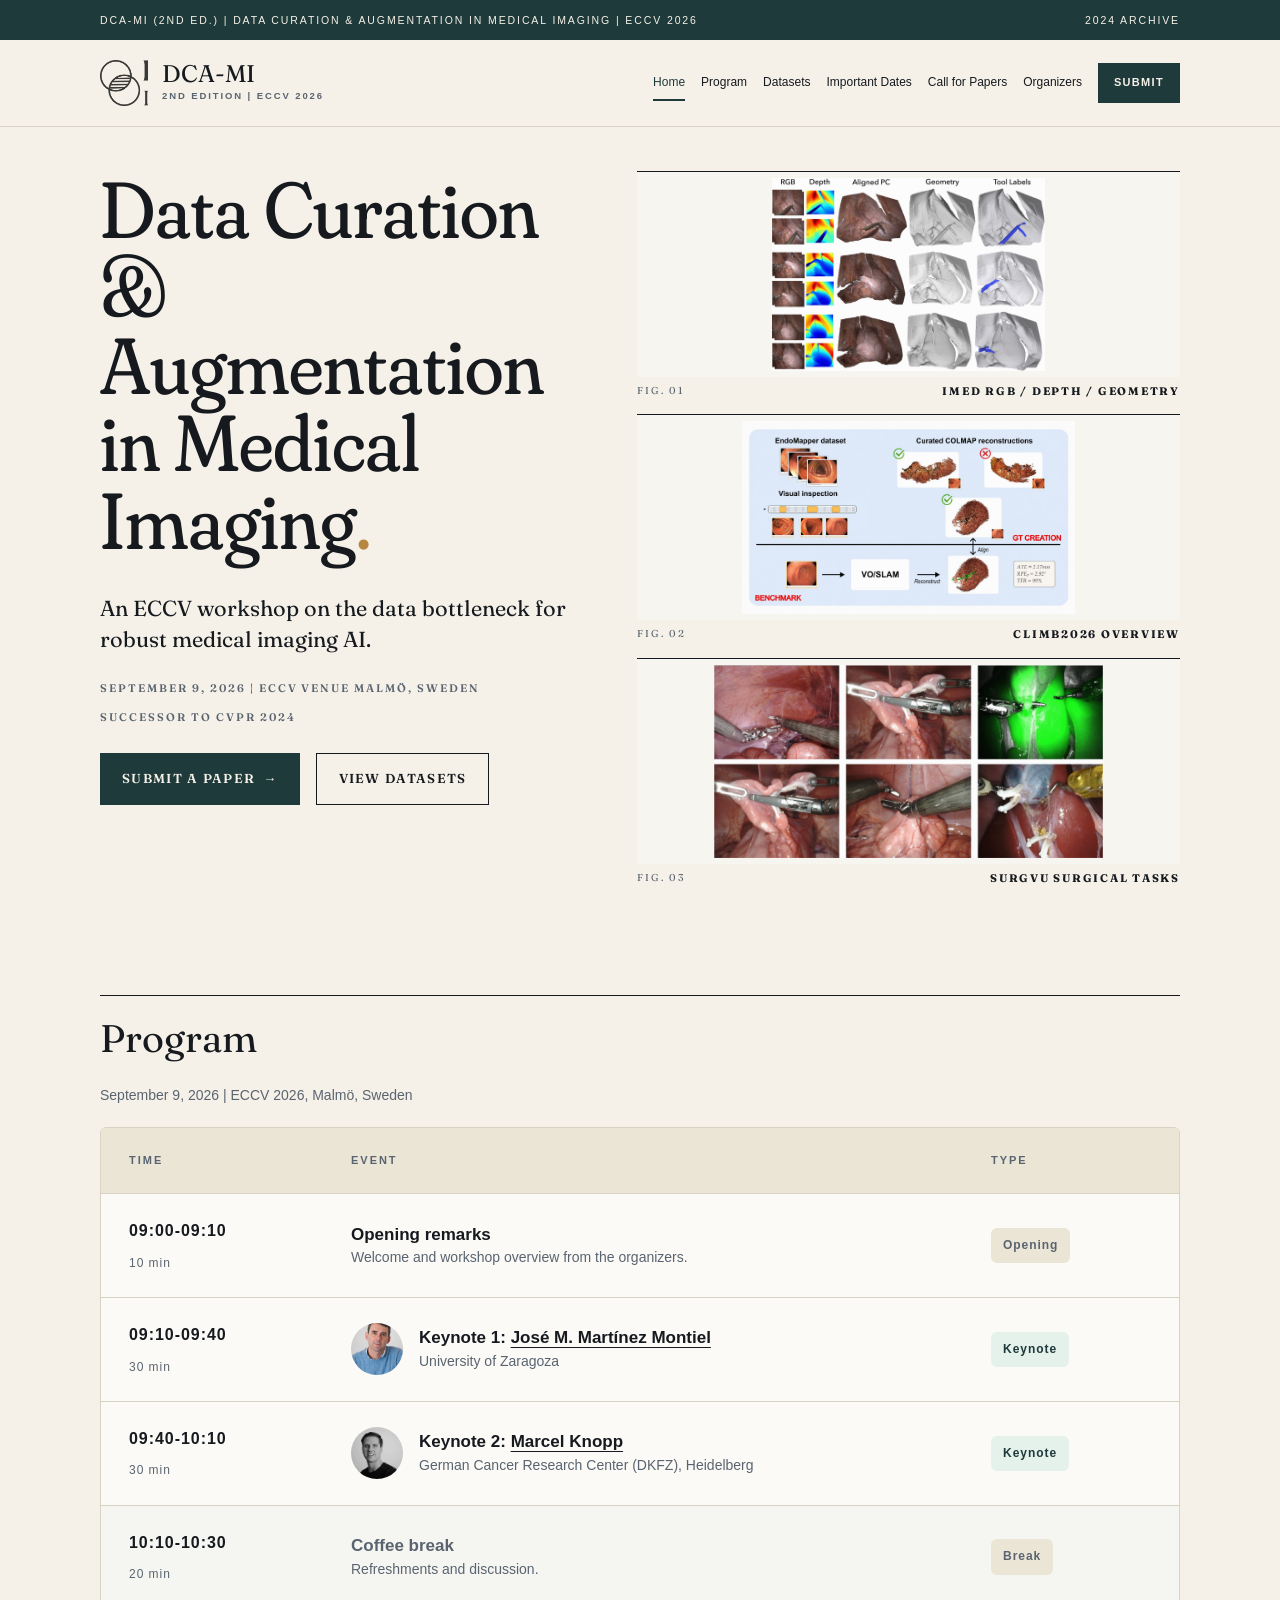
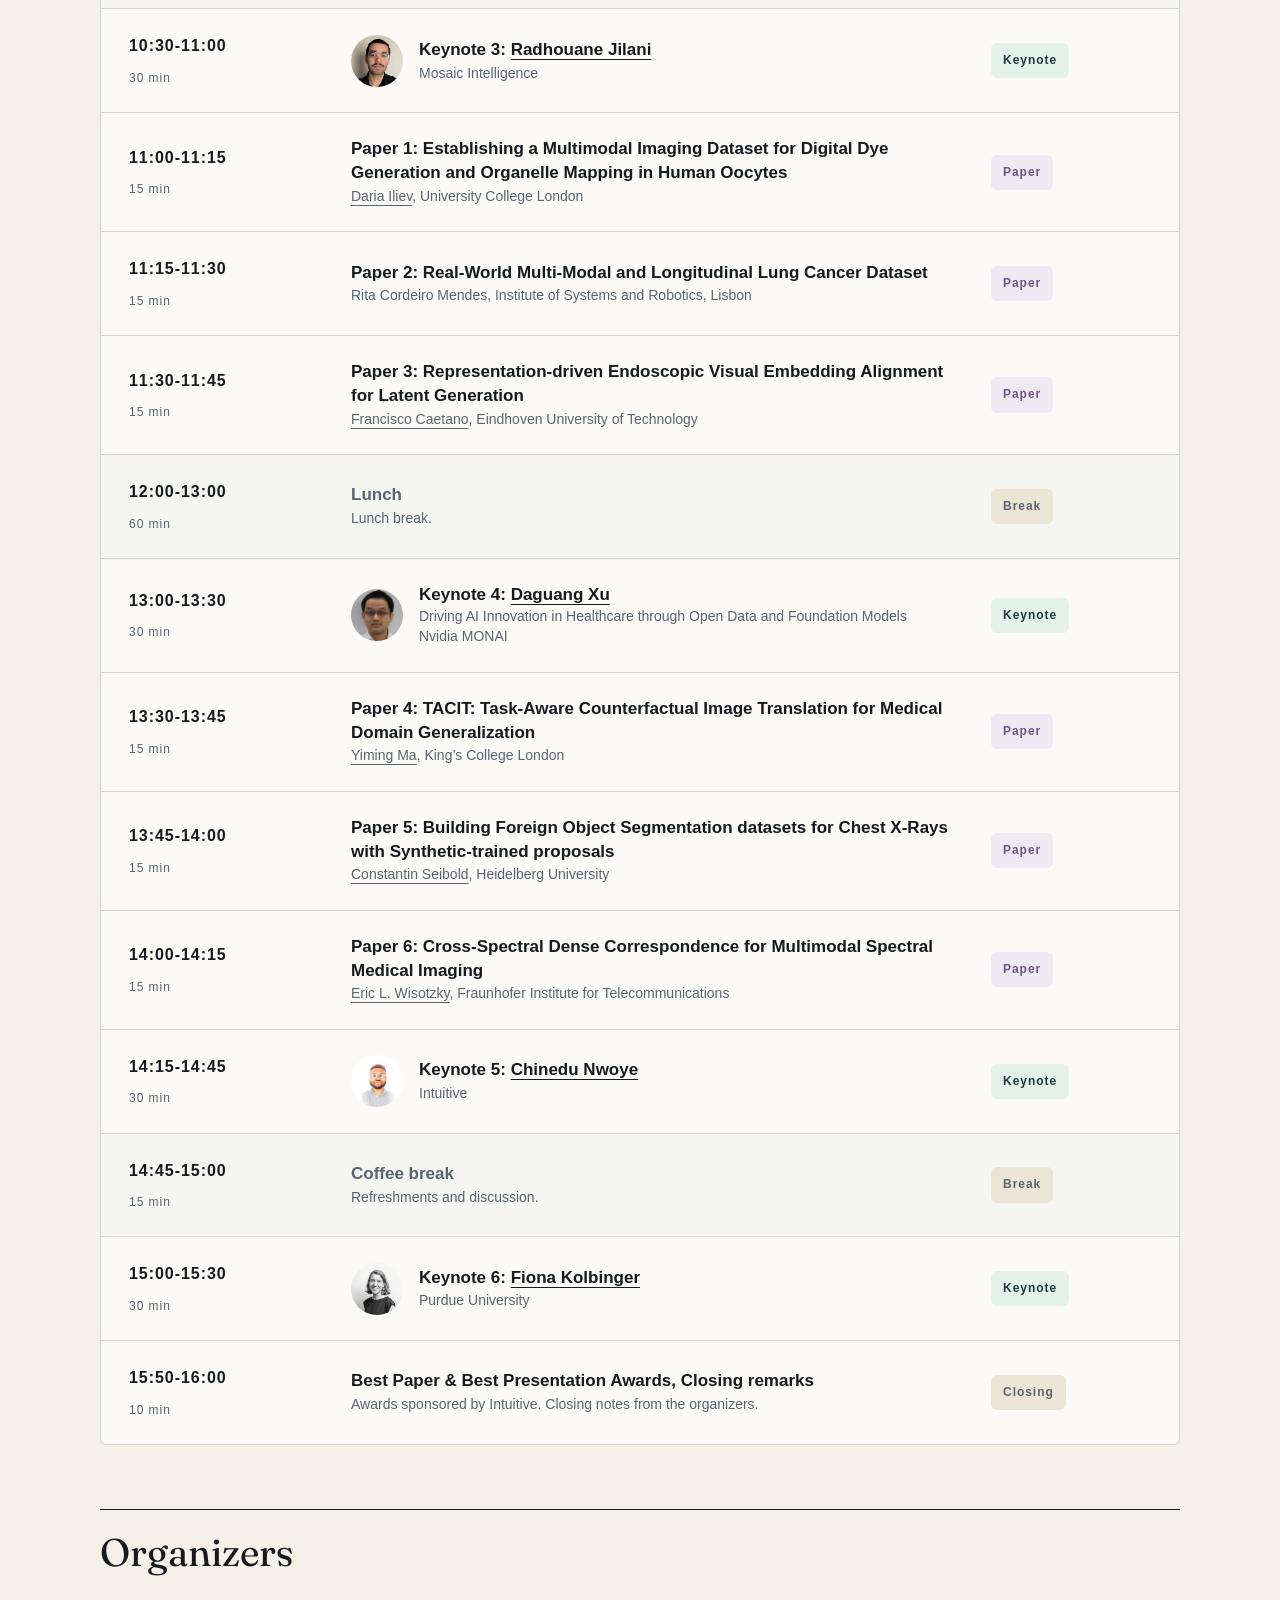
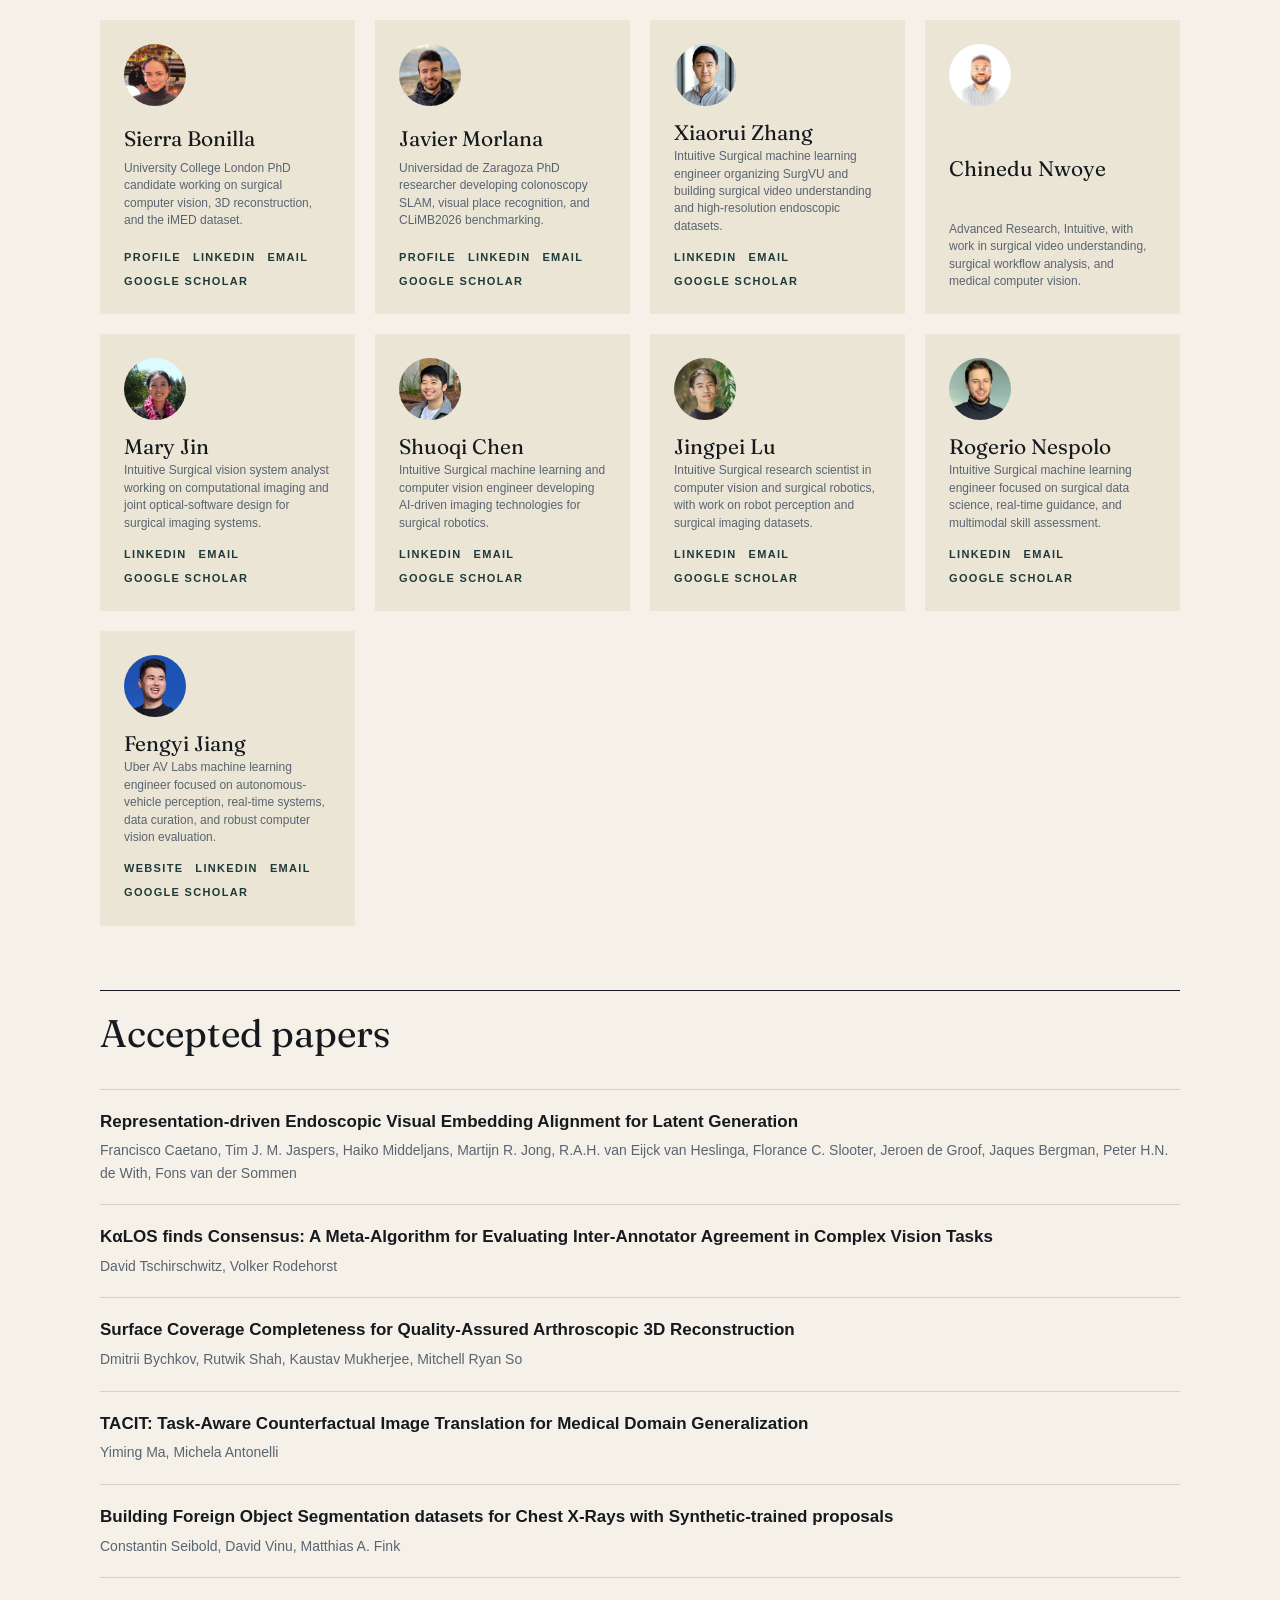
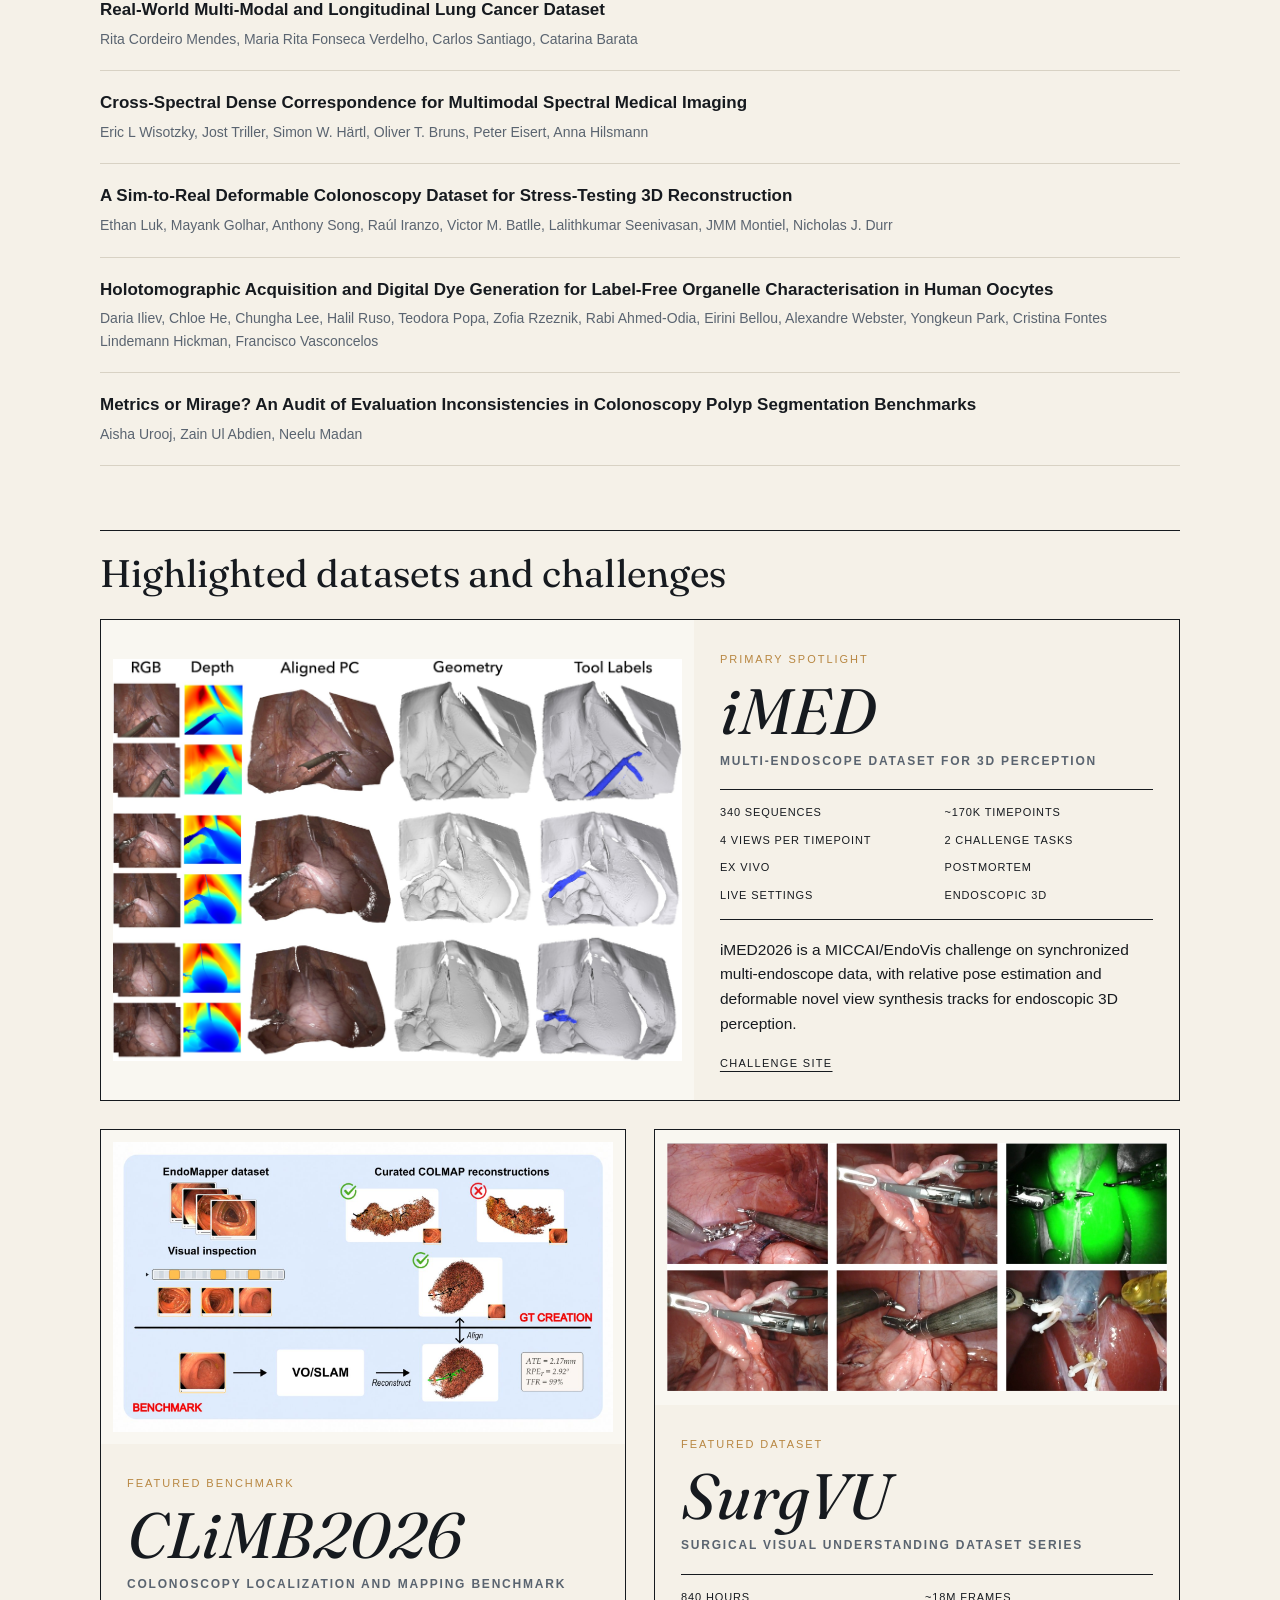
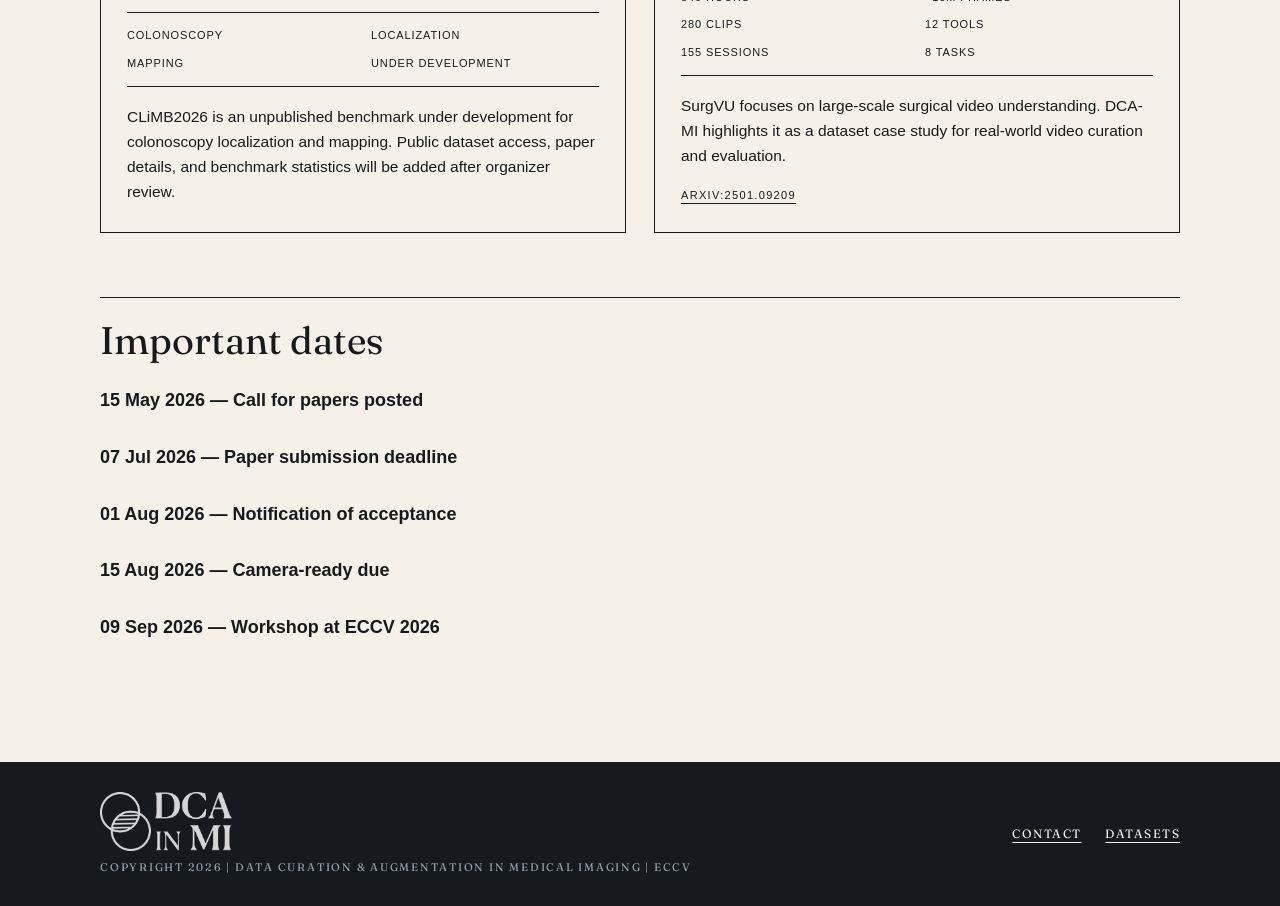
==== commit 76ab4fd8: "daguangs title" ====
--- a/2026/index.html
+++ b/2026/index.html
@@ -107,7 +107,7 @@
         <article><span>11:15-11:30<small>15 min</small></span><div><h3>Paper 2: Real-World Multi-Modal and Longitudinal Lung Cancer Dataset</h3><p>Rita Cordeiro Mendes, Institute of Systems and Robotics, Lisbon</p></div><em class="tag-oral">Paper</em></article>
         <article><span>11:30-11:45<small>15 min</small></span><div><h3>Paper 3: Representation-driven Endoscopic Visual Embedding Alignment for Latent Generation</h3><p><a href="https://www.linkedin.com/in/fr-caetano/" target="_blank" rel="noopener noreferrer">Francisco Caetano</a>, Eindhoven University of Technology</p></div><em class="tag-oral">Paper</em></article>
         <article class="dim"><span>12:00-13:00<small>60 min</small></span><div><h3>Lunch</h3><p>Lunch break.</p></div><em>Break</em></article>
-        <article><span>13:00-13:30<small>30 min</small></span><div class="schedule-speaker"><a class="schedule-avatar" href="https://www.linkedin.com/in/daguang-xu-2b307863/" target="_blank" rel="noopener noreferrer" aria-label="Daguang Xu on LinkedIn"><img src="assets/people/daguang-xu.jpg" alt="Daguang Xu"></a><div><h3>Keynote 4: <a href="https://www.linkedin.com/in/daguang-xu-2b307863/" target="_blank" rel="noopener noreferrer">Daguang Xu</a></h3><p>Nvidia MONAI</p></div></div><em class="tag-keynote">Keynote</em></article>
+        <article><span>13:00-13:30<small>30 min</small></span><div class="schedule-speaker"><a class="schedule-avatar" href="https://www.linkedin.com/in/daguang-xu-2b307863/" target="_blank" rel="noopener noreferrer" aria-label="Daguang Xu on LinkedIn"><img src="assets/people/daguang-xu.jpg" alt="Daguang Xu"></a><div><h3>Keynote 4: <a href="https://www.linkedin.com/in/daguang-xu-2b307863/" target="_blank" rel="noopener noreferrer">Daguang Xu</a></h3><p class="schedule-talk">Driving AI Innovation in Healthcare through Open Data and Foundation Models</p><p>Nvidia MONAI</p></div></div><em class="tag-keynote">Keynote</em></article>
         <article><span>13:30-13:45<small>15 min</small></span><div><h3>Paper 4: TACIT: Task-Aware Counterfactual Image Translation for Medical Domain Generalization</h3><p><a href="https://www.linkedin.com/in/yiming-ma-5b401a201/" target="_blank" rel="noopener noreferrer">Yiming Ma</a>, King&rsquo;s College London</p></div><em class="tag-oral">Paper</em></article>
         <article><span>13:45-14:00<small>15 min</small></span><div><h3>Paper 5: Building Foreign Object Segmentation datasets for Chest X-Rays with Synthetic-trained proposals</h3><p><a href="https://www.linkedin.com/in/constantin-seibold-7669ba250/" target="_blank" rel="noopener noreferrer">Constantin Seibold</a>, Heidelberg University</p></div><em class="tag-oral">Paper</em></article>
         <article><span>14:00-14:15<small>15 min</small></span><div><h3>Paper 6: Cross-Spectral Dense Correspondence for Multimodal Spectral Medical Imaging</h3><p><a href="https://www.linkedin.com/in/eric-wisotzky-467759403/" target="_blank" rel="noopener noreferrer">Eric L. Wisotzky</a>, Fraunhofer Institute for Telecommunications</p></div><em class="tag-oral">Paper</em></article>
@@ -386,7 +386,7 @@
         <article><span>11:15-11:30<small>15 min</small></span><div><h3>Paper 2: Real-World Multi-Modal and Longitudinal Lung Cancer Dataset</h3><p>Rita Cordeiro Mendes, Institute of Systems and Robotics, Lisbon</p></div><em class="tag-oral">Paper</em></article>
         <article><span>11:30-11:45<small>15 min</small></span><div><h3>Paper 3: Representation-driven Endoscopic Visual Embedding Alignment for Latent Generation</h3><p><a href="https://www.linkedin.com/in/fr-caetano/" target="_blank" rel="noopener noreferrer">Francisco Caetano</a>, Eindhoven University of Technology</p></div><em class="tag-oral">Paper</em></article>
         <article class="dim"><span>12:00-13:00<small>60 min</small></span><div><h3>Lunch</h3><p>Lunch break.</p></div><em>Break</em></article>
-        <article><span>13:00-13:30<small>30 min</small></span><div class="schedule-speaker"><a class="schedule-avatar" href="https://www.linkedin.com/in/daguang-xu-2b307863/" target="_blank" rel="noopener noreferrer" aria-label="Daguang Xu on LinkedIn"><img src="assets/people/daguang-xu.jpg" alt="Daguang Xu"></a><div><h3>Keynote 4: <a href="https://www.linkedin.com/in/daguang-xu-2b307863/" target="_blank" rel="noopener noreferrer">Daguang Xu</a></h3><p>Nvidia MONAI</p></div></div><em class="tag-keynote">Keynote</em></article>
+        <article><span>13:00-13:30<small>30 min</small></span><div class="schedule-speaker"><a class="schedule-avatar" href="https://www.linkedin.com/in/daguang-xu-2b307863/" target="_blank" rel="noopener noreferrer" aria-label="Daguang Xu on LinkedIn"><img src="assets/people/daguang-xu.jpg" alt="Daguang Xu"></a><div><h3>Keynote 4: <a href="https://www.linkedin.com/in/daguang-xu-2b307863/" target="_blank" rel="noopener noreferrer">Daguang Xu</a></h3><p class="schedule-talk">Driving AI Innovation in Healthcare through Open Data and Foundation Models</p><p>Nvidia MONAI</p></div></div><em class="tag-keynote">Keynote</em></article>
         <article><span>13:30-13:45<small>15 min</small></span><div><h3>Paper 4: TACIT: Task-Aware Counterfactual Image Translation for Medical Domain Generalization</h3><p><a href="https://www.linkedin.com/in/yiming-ma-5b401a201/" target="_blank" rel="noopener noreferrer">Yiming Ma</a>, King&rsquo;s College London</p></div><em class="tag-oral">Paper</em></article>
         <article><span>13:45-14:00<small>15 min</small></span><div><h3>Paper 5: Building Foreign Object Segmentation datasets for Chest X-Rays with Synthetic-trained proposals</h3><p><a href="https://www.linkedin.com/in/constantin-seibold-7669ba250/" target="_blank" rel="noopener noreferrer">Constantin Seibold</a>, Heidelberg University</p></div><em class="tag-oral">Paper</em></article>
         <article><span>14:00-14:15<small>15 min</small></span><div><h3>Paper 6: Cross-Spectral Dense Correspondence for Multimodal Spectral Medical Imaging</h3><p><a href="https://www.linkedin.com/in/eric-wisotzky-467759403/" target="_blank" rel="noopener noreferrer">Eric L. Wisotzky</a>, Fraunhofer Institute for Telecommunications</p></div><em class="tag-oral">Paper</em></article>
--- a/2026/styles.css
+++ b/2026/styles.css
@@ -1119,6 +1119,13 @@
   font-size: 17px;
   font-weight: 600;
   line-height: 1.4;
+}
+.schedule-talk {
+  margin: 4px 0 2px;
+  color: var(--ink);
+  font-size: 13px;
+  font-weight: 400;
+  line-height: 1.35;
 }
 
 .accepted-paper-list {
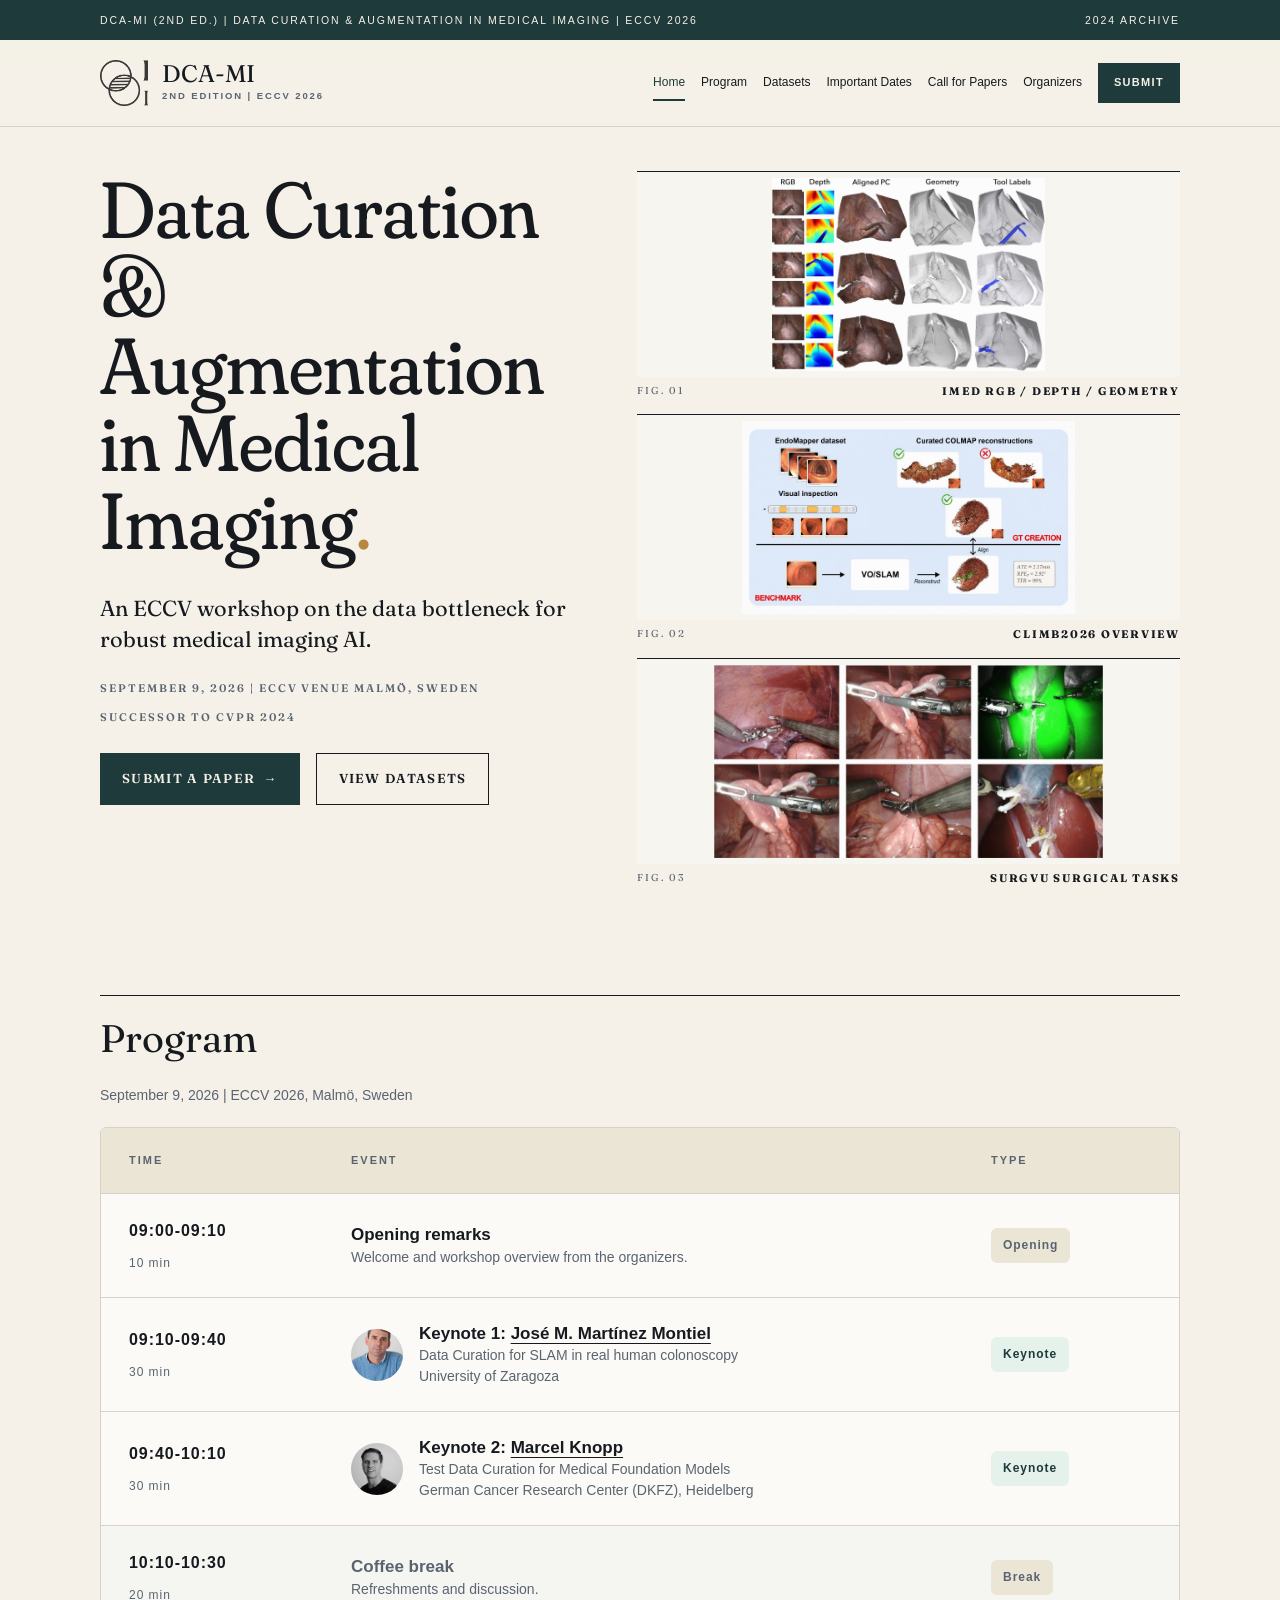
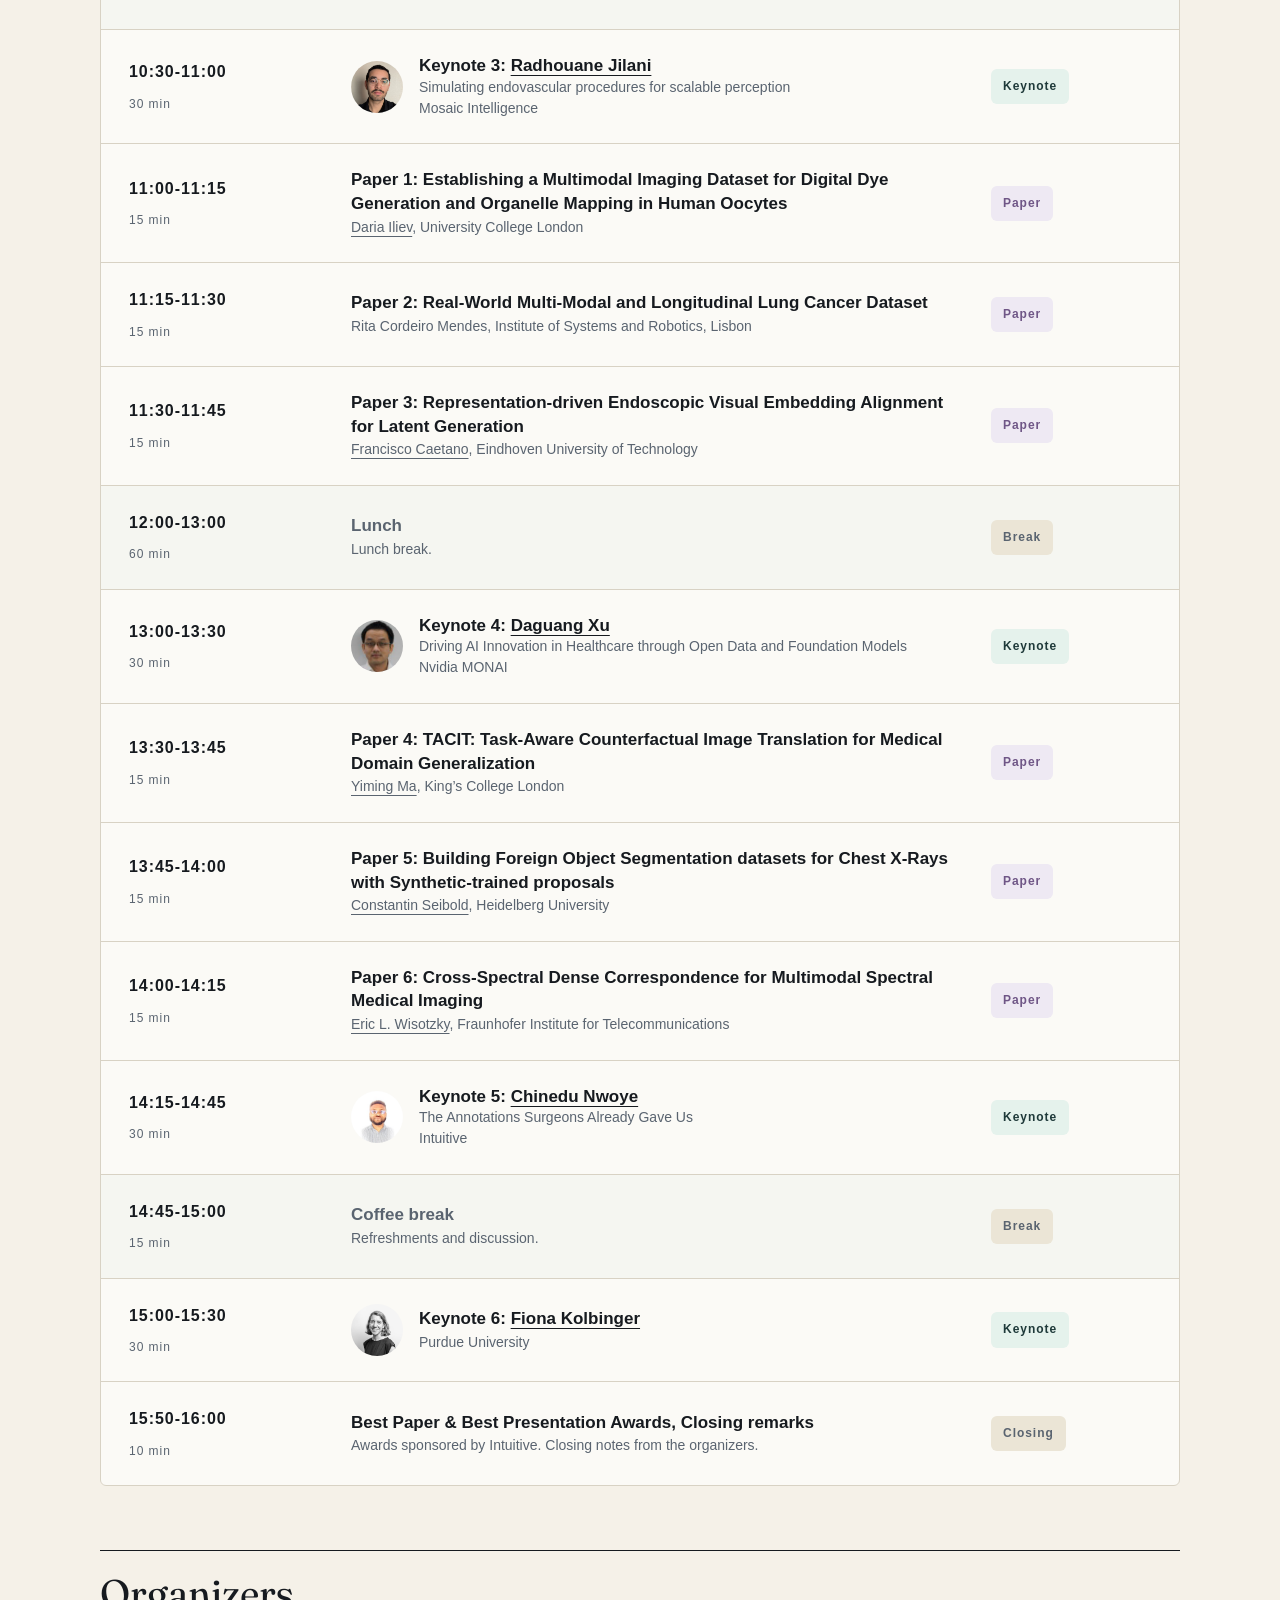
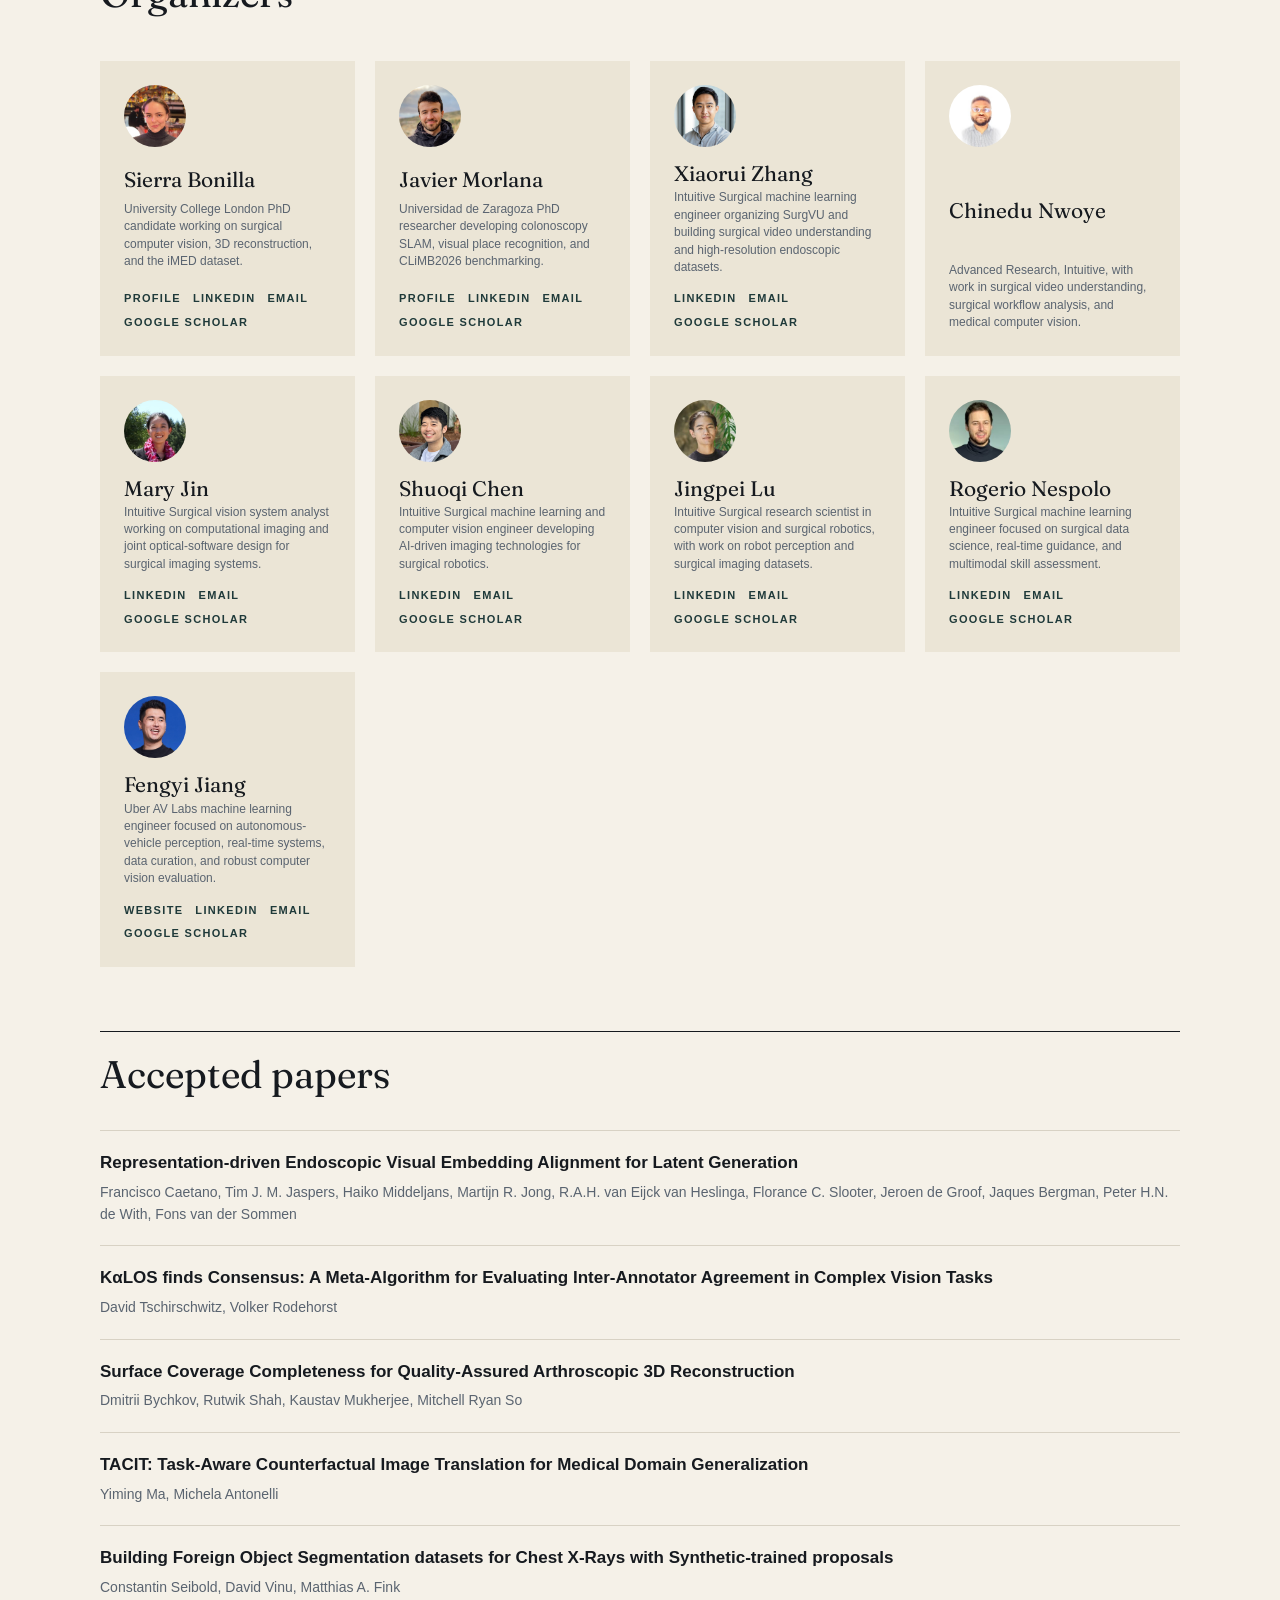
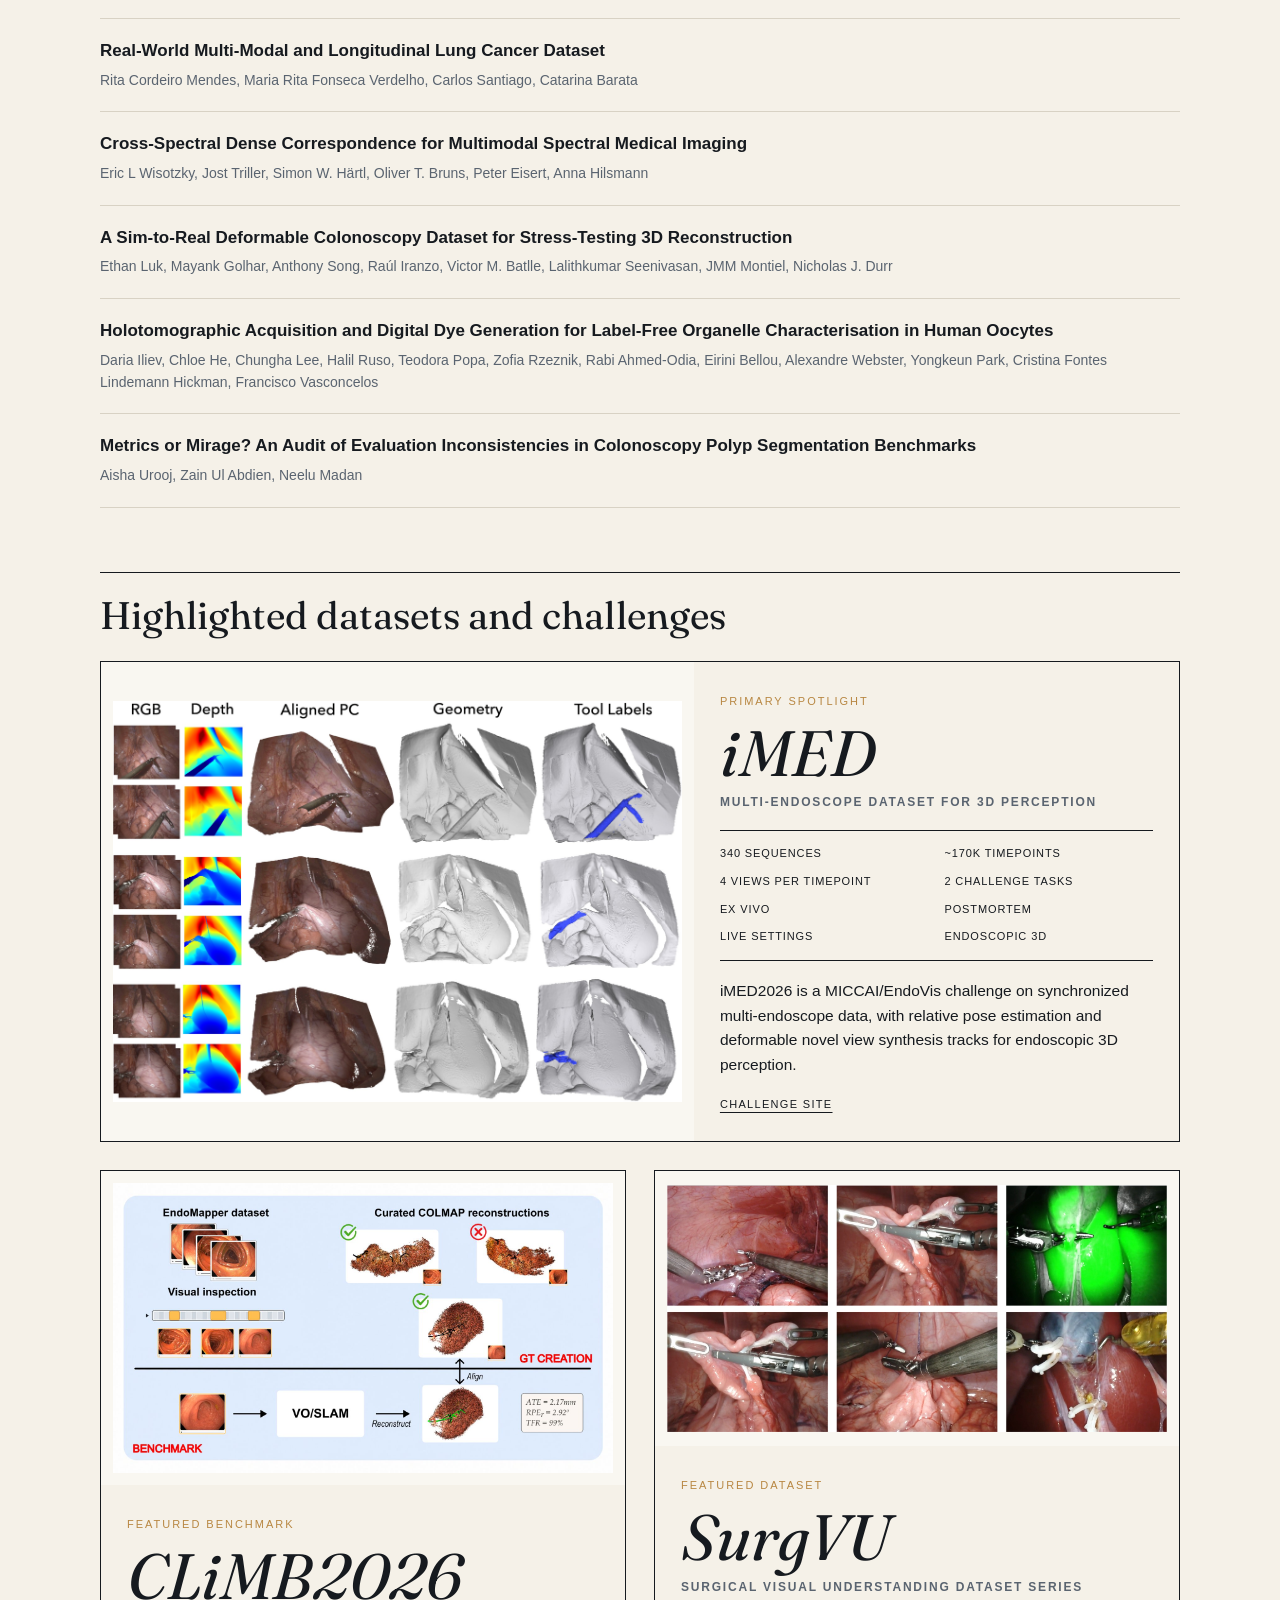
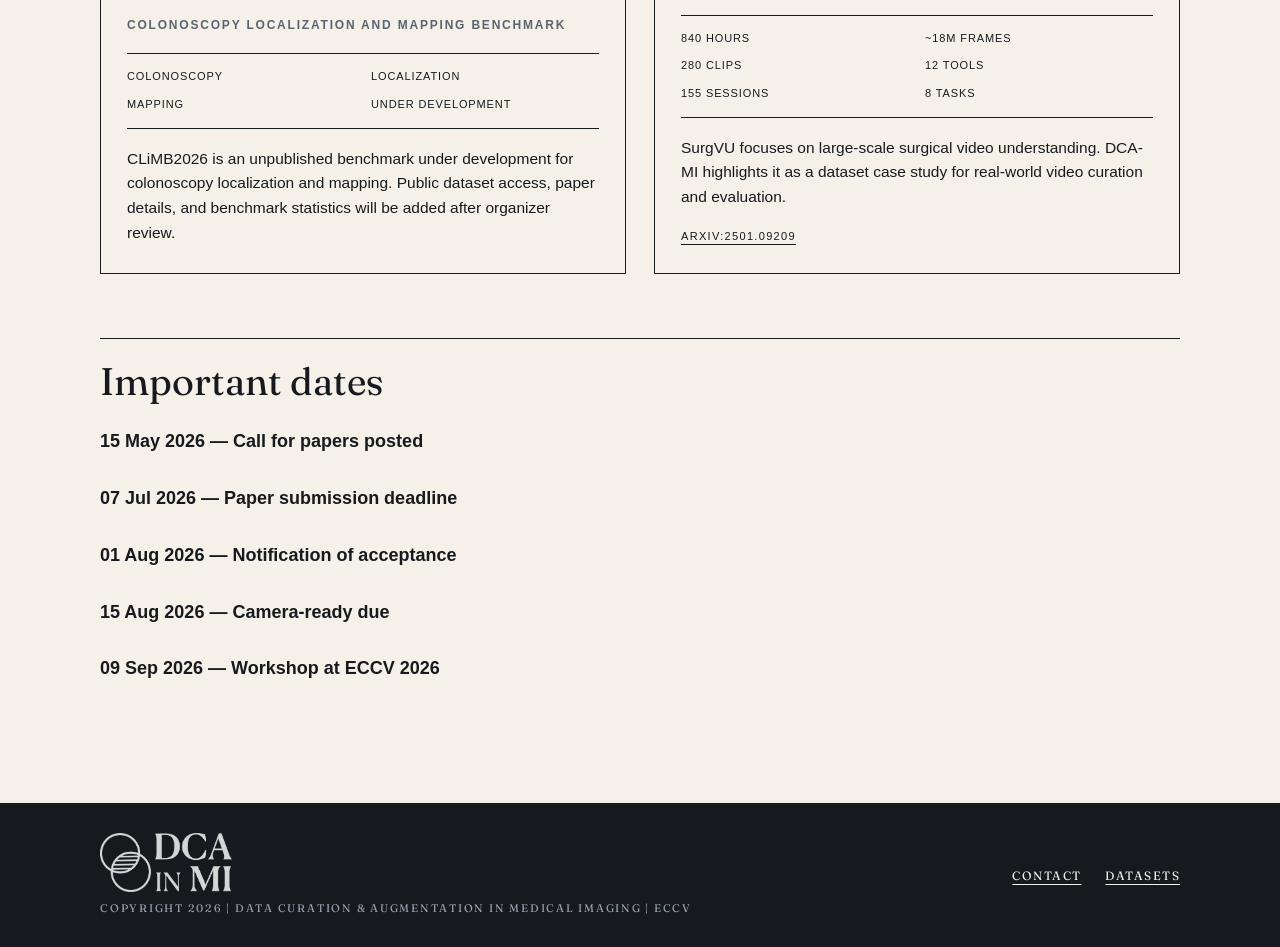
==== commit 6743117f: "adding titles" ====
--- a/2026/index.html
+++ b/2026/index.html
@@ -99,10 +99,10 @@
         <div class="schedule">
         <div class="schedule-head"><span>Time</span><span>Event</span><span>Type</span></div>
         <article><span>09:00-09:10<small>10 min</small></span><div><h3>Opening remarks</h3><p>Welcome and workshop overview from the organizers.</p></div><em>Opening</em></article>
-        <article><span>09:10-09:40<small>30 min</small></span><div class="schedule-speaker"><a class="schedule-avatar" href="https://www.linkedin.com/in/jose-mar%C3%ADa-mart%C3%ADnez-montiel-1a229013/" target="_blank" rel="noopener noreferrer" aria-label="José M. Martínez Montiel on LinkedIn"><img src="assets/people/jose-montiel.jpg" alt="José M. Martínez Montiel"></a><div><h3>Keynote 1: <a href="https://www.linkedin.com/in/jose-mar%C3%ADa-mart%C3%ADnez-montiel-1a229013/" target="_blank" rel="noopener noreferrer">José M. Martínez Montiel</a></h3><p>University of Zaragoza</p></div></div><em class="tag-keynote">Keynote</em></article>
-        <article><span>09:40-10:10<small>30 min</small></span><div class="schedule-speaker"><a class="schedule-avatar" href="https://www.linkedin.com/in/marcelknopp/" target="_blank" rel="noopener noreferrer" aria-label="Marcel Knopp on LinkedIn"><img src="assets/people/marcel-knopp.png" alt="Marcel Knopp"></a><div><h3>Keynote 2: <a href="https://www.linkedin.com/in/marcelknopp/" target="_blank" rel="noopener noreferrer">Marcel Knopp</a></h3><p>German Cancer Research Center (DKFZ), Heidelberg</p></div></div><em class="tag-keynote">Keynote</em></article>
+        <article><span>09:10-09:40<small>30 min</small></span><div class="schedule-speaker"><a class="schedule-avatar" href="https://www.linkedin.com/in/jose-mar%C3%ADa-mart%C3%ADnez-montiel-1a229013/" target="_blank" rel="noopener noreferrer" aria-label="José M. Martínez Montiel on LinkedIn"><img src="assets/people/jose-montiel.jpg" alt="José M. Martínez Montiel"></a><div><h3>Keynote 1: <a href="https://www.linkedin.com/in/jose-mar%C3%ADa-mart%C3%ADnez-montiel-1a229013/" target="_blank" rel="noopener noreferrer">José M. Martínez Montiel</a></h3><p class="schedule-talk">Data Curation for SLAM in real human colonoscopy</p><p>University of Zaragoza</p></div></div><em class="tag-keynote">Keynote</em></article>
+        <article><span>09:40-10:10<small>30 min</small></span><div class="schedule-speaker"><a class="schedule-avatar" href="https://www.linkedin.com/in/marcelknopp/" target="_blank" rel="noopener noreferrer" aria-label="Marcel Knopp on LinkedIn"><img src="assets/people/marcel-knopp.png" alt="Marcel Knopp"></a><div><h3>Keynote 2: <a href="https://www.linkedin.com/in/marcelknopp/" target="_blank" rel="noopener noreferrer">Marcel Knopp</a></h3><p class="schedule-talk">Test Data Curation for Medical Foundation Models</p><p>German Cancer Research Center (DKFZ), Heidelberg</p></div></div><em class="tag-keynote">Keynote</em></article>
         <article class="dim"><span>10:10-10:30<small>20 min</small></span><div><h3>Coffee break</h3><p>Refreshments and discussion.</p></div><em>Break</em></article>
-        <article><span>10:30-11:00<small>30 min</small></span><div class="schedule-speaker"><a class="schedule-avatar" href="https://www.linkedin.com/in/radhouane-jilani/" target="_blank" rel="noopener noreferrer" aria-label="Radhouane Jilani on LinkedIn"><img src="assets/people/radhouane-jilani.jpeg" alt="Radhouane Jilani"></a><div><h3>Keynote 3: <a href="https://www.linkedin.com/in/radhouane-jilani/" target="_blank" rel="noopener noreferrer">Radhouane Jilani</a></h3><p>Mosaic Intelligence</p></div></div><em class="tag-keynote">Keynote</em></article>
+        <article><span>10:30-11:00<small>30 min</small></span><div class="schedule-speaker"><a class="schedule-avatar" href="https://www.linkedin.com/in/radhouane-jilani/" target="_blank" rel="noopener noreferrer" aria-label="Radhouane Jilani on LinkedIn"><img src="assets/people/radhouane-jilani.jpeg" alt="Radhouane Jilani"></a><div><h3>Keynote 3: <a href="https://www.linkedin.com/in/radhouane-jilani/" target="_blank" rel="noopener noreferrer">Radhouane Jilani</a></h3><p class="schedule-talk">Simulating endovascular procedures for scalable perception</p><p>Mosaic Intelligence</p></div></div><em class="tag-keynote">Keynote</em></article>
         <article><span>11:00-11:15<small>15 min</small></span><div><h3>Paper 1: Establishing a Multimodal Imaging Dataset for Digital Dye Generation and Organelle Mapping in Human Oocytes</h3><p><a href="https://www.linkedin.com/in/dariailiev/" target="_blank" rel="noopener noreferrer">Daria Iliev</a>, University College London</p></div><em class="tag-oral">Paper</em></article>
         <article><span>11:15-11:30<small>15 min</small></span><div><h3>Paper 2: Real-World Multi-Modal and Longitudinal Lung Cancer Dataset</h3><p>Rita Cordeiro Mendes, Institute of Systems and Robotics, Lisbon</p></div><em class="tag-oral">Paper</em></article>
         <article><span>11:30-11:45<small>15 min</small></span><div><h3>Paper 3: Representation-driven Endoscopic Visual Embedding Alignment for Latent Generation</h3><p><a href="https://www.linkedin.com/in/fr-caetano/" target="_blank" rel="noopener noreferrer">Francisco Caetano</a>, Eindhoven University of Technology</p></div><em class="tag-oral">Paper</em></article>
@@ -111,7 +111,7 @@
         <article><span>13:30-13:45<small>15 min</small></span><div><h3>Paper 4: TACIT: Task-Aware Counterfactual Image Translation for Medical Domain Generalization</h3><p><a href="https://www.linkedin.com/in/yiming-ma-5b401a201/" target="_blank" rel="noopener noreferrer">Yiming Ma</a>, King&rsquo;s College London</p></div><em class="tag-oral">Paper</em></article>
         <article><span>13:45-14:00<small>15 min</small></span><div><h3>Paper 5: Building Foreign Object Segmentation datasets for Chest X-Rays with Synthetic-trained proposals</h3><p><a href="https://www.linkedin.com/in/constantin-seibold-7669ba250/" target="_blank" rel="noopener noreferrer">Constantin Seibold</a>, Heidelberg University</p></div><em class="tag-oral">Paper</em></article>
         <article><span>14:00-14:15<small>15 min</small></span><div><h3>Paper 6: Cross-Spectral Dense Correspondence for Multimodal Spectral Medical Imaging</h3><p><a href="https://www.linkedin.com/in/eric-wisotzky-467759403/" target="_blank" rel="noopener noreferrer">Eric L. Wisotzky</a>, Fraunhofer Institute for Telecommunications</p></div><em class="tag-oral">Paper</em></article>
-        <article><span>14:15-14:45<small>30 min</small></span><div class="schedule-speaker"><a class="schedule-avatar" href="https://www.linkedin.com/in/chinedu-nwoye/" target="_blank" rel="noopener noreferrer" aria-label="Chinedu Nwoye on LinkedIn"><img src="assets/people/chinedu-nwoye.png" alt="Chinedu Nwoye"></a><div><h3>Keynote 5: <a href="https://www.linkedin.com/in/chinedu-nwoye/" target="_blank" rel="noopener noreferrer">Chinedu Nwoye</a></h3><p>Intuitive</p></div></div><em class="tag-keynote">Keynote</em></article>
+        <article><span>14:15-14:45<small>30 min</small></span><div class="schedule-speaker"><a class="schedule-avatar" href="https://www.linkedin.com/in/chinedu-nwoye/" target="_blank" rel="noopener noreferrer" aria-label="Chinedu Nwoye on LinkedIn"><img src="assets/people/chinedu-nwoye.png" alt="Chinedu Nwoye"></a><div><h3>Keynote 5: <a href="https://www.linkedin.com/in/chinedu-nwoye/" target="_blank" rel="noopener noreferrer">Chinedu Nwoye</a></h3><p class="schedule-talk">The Annotations Surgeons Already Gave Us</p><p>Intuitive</p></div></div><em class="tag-keynote">Keynote</em></article>
         <article class="dim"><span>14:45-15:00<small>15 min</small></span><div><h3>Coffee break</h3><p>Refreshments and discussion.</p></div><em>Break</em></article>
         <article><span>15:00-15:30<small>30 min</small></span><div class="schedule-speaker"><a class="schedule-avatar" href="https://www.linkedin.com/in/fiona-kolbinger-01b332244/" target="_blank" rel="noopener noreferrer" aria-label="Fiona Kolbinger on LinkedIn"><img src="assets/people/fiona-kolbinger.jpg" alt="Fiona Kolbinger"></a><div><h3>Keynote 6: <a href="https://www.linkedin.com/in/fiona-kolbinger-01b332244/" target="_blank" rel="noopener noreferrer">Fiona Kolbinger</a></h3><p>Purdue University</p></div></div><em class="tag-keynote">Keynote</em></article>
         <article><span>15:50-16:00<small>10 min</small></span><div><h3>Best Paper &amp; Best Presentation Awards, Closing remarks</h3><p>Awards sponsored by Intuitive. Closing notes from the organizers.</p></div><em>Closing</em></article>
@@ -378,10 +378,10 @@
       <section class="container schedule">
         <div class="schedule-head"><span>Time</span><span>Event</span><span>Type</span></div>
         <article><span>09:00-09:10<small>10 min</small></span><div><h3>Opening remarks</h3><p>Welcome and workshop overview from the organizers.</p></div><em>Opening</em></article>
-        <article><span>09:10-09:40<small>30 min</small></span><div class="schedule-speaker"><a class="schedule-avatar" href="https://www.linkedin.com/in/jose-mar%C3%ADa-mart%C3%ADnez-montiel-1a229013/" target="_blank" rel="noopener noreferrer" aria-label="José M. Martínez Montiel on LinkedIn"><img src="assets/people/jose-montiel.jpg" alt="José M. Martínez Montiel"></a><div><h3>Keynote 1: <a href="https://www.linkedin.com/in/jose-mar%C3%ADa-mart%C3%ADnez-montiel-1a229013/" target="_blank" rel="noopener noreferrer">José M. Martínez Montiel</a></h3><p>University of Zaragoza</p></div></div><em class="tag-keynote">Keynote</em></article>
-        <article><span>09:40-10:10<small>30 min</small></span><div class="schedule-speaker"><a class="schedule-avatar" href="https://www.linkedin.com/in/marcelknopp/" target="_blank" rel="noopener noreferrer" aria-label="Marcel Knopp on LinkedIn"><img src="assets/people/marcel-knopp.png" alt="Marcel Knopp"></a><div><h3>Keynote 2: <a href="https://www.linkedin.com/in/marcelknopp/" target="_blank" rel="noopener noreferrer">Marcel Knopp</a></h3><p>German Cancer Research Center (DKFZ), Heidelberg</p></div></div><em class="tag-keynote">Keynote</em></article>
+        <article><span>09:10-09:40<small>30 min</small></span><div class="schedule-speaker"><a class="schedule-avatar" href="https://www.linkedin.com/in/jose-mar%C3%ADa-mart%C3%ADnez-montiel-1a229013/" target="_blank" rel="noopener noreferrer" aria-label="José M. Martínez Montiel on LinkedIn"><img src="assets/people/jose-montiel.jpg" alt="José M. Martínez Montiel"></a><div><h3>Keynote 1: <a href="https://www.linkedin.com/in/jose-mar%C3%ADa-mart%C3%ADnez-montiel-1a229013/" target="_blank" rel="noopener noreferrer">José M. Martínez Montiel</a></h3><p class="schedule-talk">Data Curation for SLAM in real human colonoscopy</p><p>University of Zaragoza</p></div></div><em class="tag-keynote">Keynote</em></article>
+        <article><span>09:40-10:10<small>30 min</small></span><div class="schedule-speaker"><a class="schedule-avatar" href="https://www.linkedin.com/in/marcelknopp/" target="_blank" rel="noopener noreferrer" aria-label="Marcel Knopp on LinkedIn"><img src="assets/people/marcel-knopp.png" alt="Marcel Knopp"></a><div><h3>Keynote 2: <a href="https://www.linkedin.com/in/marcelknopp/" target="_blank" rel="noopener noreferrer">Marcel Knopp</a></h3><p class="schedule-talk">Test Data Curation for Medical Foundation Models</p><p>German Cancer Research Center (DKFZ), Heidelberg</p></div></div><em class="tag-keynote">Keynote</em></article>
         <article class="dim"><span>10:10-10:30<small>20 min</small></span><div><h3>Coffee break</h3><p>Refreshments and discussion.</p></div><em>Break</em></article>
-        <article><span>10:30-11:00<small>30 min</small></span><div class="schedule-speaker"><a class="schedule-avatar" href="https://www.linkedin.com/in/radhouane-jilani/" target="_blank" rel="noopener noreferrer" aria-label="Radhouane Jilani on LinkedIn"><img src="assets/people/radhouane-jilani.jpeg" alt="Radhouane Jilani"></a><div><h3>Keynote 3: <a href="https://www.linkedin.com/in/radhouane-jilani/" target="_blank" rel="noopener noreferrer">Radhouane Jilani</a></h3><p>Mosaic Intelligence</p></div></div><em class="tag-keynote">Keynote</em></article>
+        <article><span>10:30-11:00<small>30 min</small></span><div class="schedule-speaker"><a class="schedule-avatar" href="https://www.linkedin.com/in/radhouane-jilani/" target="_blank" rel="noopener noreferrer" aria-label="Radhouane Jilani on LinkedIn"><img src="assets/people/radhouane-jilani.jpeg" alt="Radhouane Jilani"></a><div><h3>Keynote 3: <a href="https://www.linkedin.com/in/radhouane-jilani/" target="_blank" rel="noopener noreferrer">Radhouane Jilani</a></h3><p class="schedule-talk">Simulating endovascular procedures for scalable perception</p><p>Mosaic Intelligence</p></div></div><em class="tag-keynote">Keynote</em></article>
         <article><span>11:00-11:15<small>15 min</small></span><div><h3>Paper 1: Establishing a Multimodal Imaging Dataset for Digital Dye Generation and Organelle Mapping in Human Oocytes</h3><p><a href="https://www.linkedin.com/in/dariailiev/" target="_blank" rel="noopener noreferrer">Daria Iliev</a>, University College London</p></div><em class="tag-oral">Paper</em></article>
         <article><span>11:15-11:30<small>15 min</small></span><div><h3>Paper 2: Real-World Multi-Modal and Longitudinal Lung Cancer Dataset</h3><p>Rita Cordeiro Mendes, Institute of Systems and Robotics, Lisbon</p></div><em class="tag-oral">Paper</em></article>
         <article><span>11:30-11:45<small>15 min</small></span><div><h3>Paper 3: Representation-driven Endoscopic Visual Embedding Alignment for Latent Generation</h3><p><a href="https://www.linkedin.com/in/fr-caetano/" target="_blank" rel="noopener noreferrer">Francisco Caetano</a>, Eindhoven University of Technology</p></div><em class="tag-oral">Paper</em></article>
@@ -390,7 +390,7 @@
         <article><span>13:30-13:45<small>15 min</small></span><div><h3>Paper 4: TACIT: Task-Aware Counterfactual Image Translation for Medical Domain Generalization</h3><p><a href="https://www.linkedin.com/in/yiming-ma-5b401a201/" target="_blank" rel="noopener noreferrer">Yiming Ma</a>, King&rsquo;s College London</p></div><em class="tag-oral">Paper</em></article>
         <article><span>13:45-14:00<small>15 min</small></span><div><h3>Paper 5: Building Foreign Object Segmentation datasets for Chest X-Rays with Synthetic-trained proposals</h3><p><a href="https://www.linkedin.com/in/constantin-seibold-7669ba250/" target="_blank" rel="noopener noreferrer">Constantin Seibold</a>, Heidelberg University</p></div><em class="tag-oral">Paper</em></article>
         <article><span>14:00-14:15<small>15 min</small></span><div><h3>Paper 6: Cross-Spectral Dense Correspondence for Multimodal Spectral Medical Imaging</h3><p><a href="https://www.linkedin.com/in/eric-wisotzky-467759403/" target="_blank" rel="noopener noreferrer">Eric L. Wisotzky</a>, Fraunhofer Institute for Telecommunications</p></div><em class="tag-oral">Paper</em></article>
-        <article><span>14:15-14:45<small>30 min</small></span><div class="schedule-speaker"><a class="schedule-avatar" href="https://www.linkedin.com/in/chinedu-nwoye/" target="_blank" rel="noopener noreferrer" aria-label="Chinedu Nwoye on LinkedIn"><img src="assets/people/chinedu-nwoye.png" alt="Chinedu Nwoye"></a><div><h3>Keynote 5: <a href="https://www.linkedin.com/in/chinedu-nwoye/" target="_blank" rel="noopener noreferrer">Chinedu Nwoye</a></h3><p>Intuitive</p></div></div><em class="tag-keynote">Keynote</em></article>
+        <article><span>14:15-14:45<small>30 min</small></span><div class="schedule-speaker"><a class="schedule-avatar" href="https://www.linkedin.com/in/chinedu-nwoye/" target="_blank" rel="noopener noreferrer" aria-label="Chinedu Nwoye on LinkedIn"><img src="assets/people/chinedu-nwoye.png" alt="Chinedu Nwoye"></a><div><h3>Keynote 5: <a href="https://www.linkedin.com/in/chinedu-nwoye/" target="_blank" rel="noopener noreferrer">Chinedu Nwoye</a></h3><p class="schedule-talk">The Annotations Surgeons Already Gave Us</p><p>Intuitive</p></div></div><em class="tag-keynote">Keynote</em></article>
         <article class="dim"><span>14:45-15:00<small>15 min</small></span><div><h3>Coffee break</h3><p>Refreshments and discussion.</p></div><em>Break</em></article>
         <article><span>15:00-15:30<small>30 min</small></span><div class="schedule-speaker"><a class="schedule-avatar" href="https://www.linkedin.com/in/fiona-kolbinger-01b332244/" target="_blank" rel="noopener noreferrer" aria-label="Fiona Kolbinger on LinkedIn"><img src="assets/people/fiona-kolbinger.jpg" alt="Fiona Kolbinger"></a><div><h3>Keynote 6: <a href="https://www.linkedin.com/in/fiona-kolbinger-01b332244/" target="_blank" rel="noopener noreferrer">Fiona Kolbinger</a></h3><p>Purdue University</p></div></div><em class="tag-keynote">Keynote</em></article>
         <article><span>15:50-16:00<small>10 min</small></span><div><h3>Best Paper &amp; Best Presentation Awards, Closing remarks</h3><p>Awards sponsored by Intuitive. Closing notes from the organizers.</p></div><em>Closing</em></article>
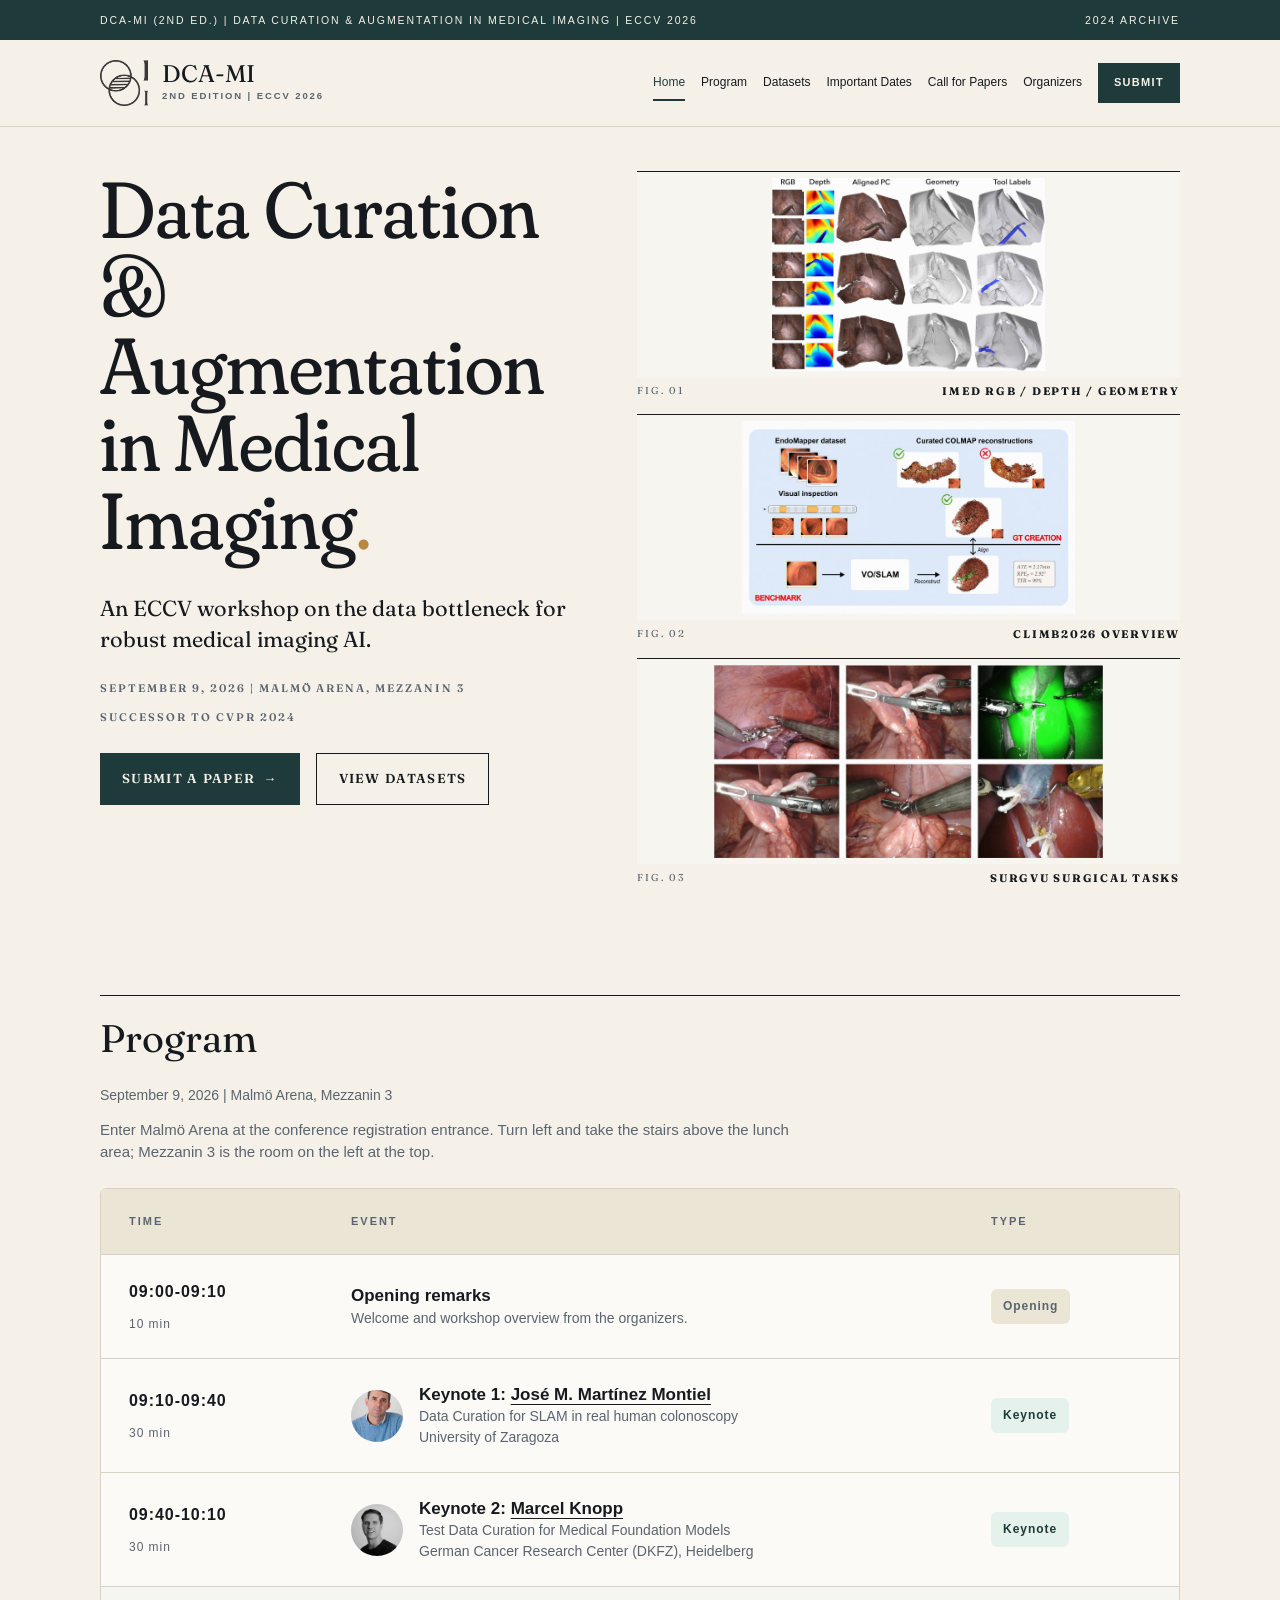
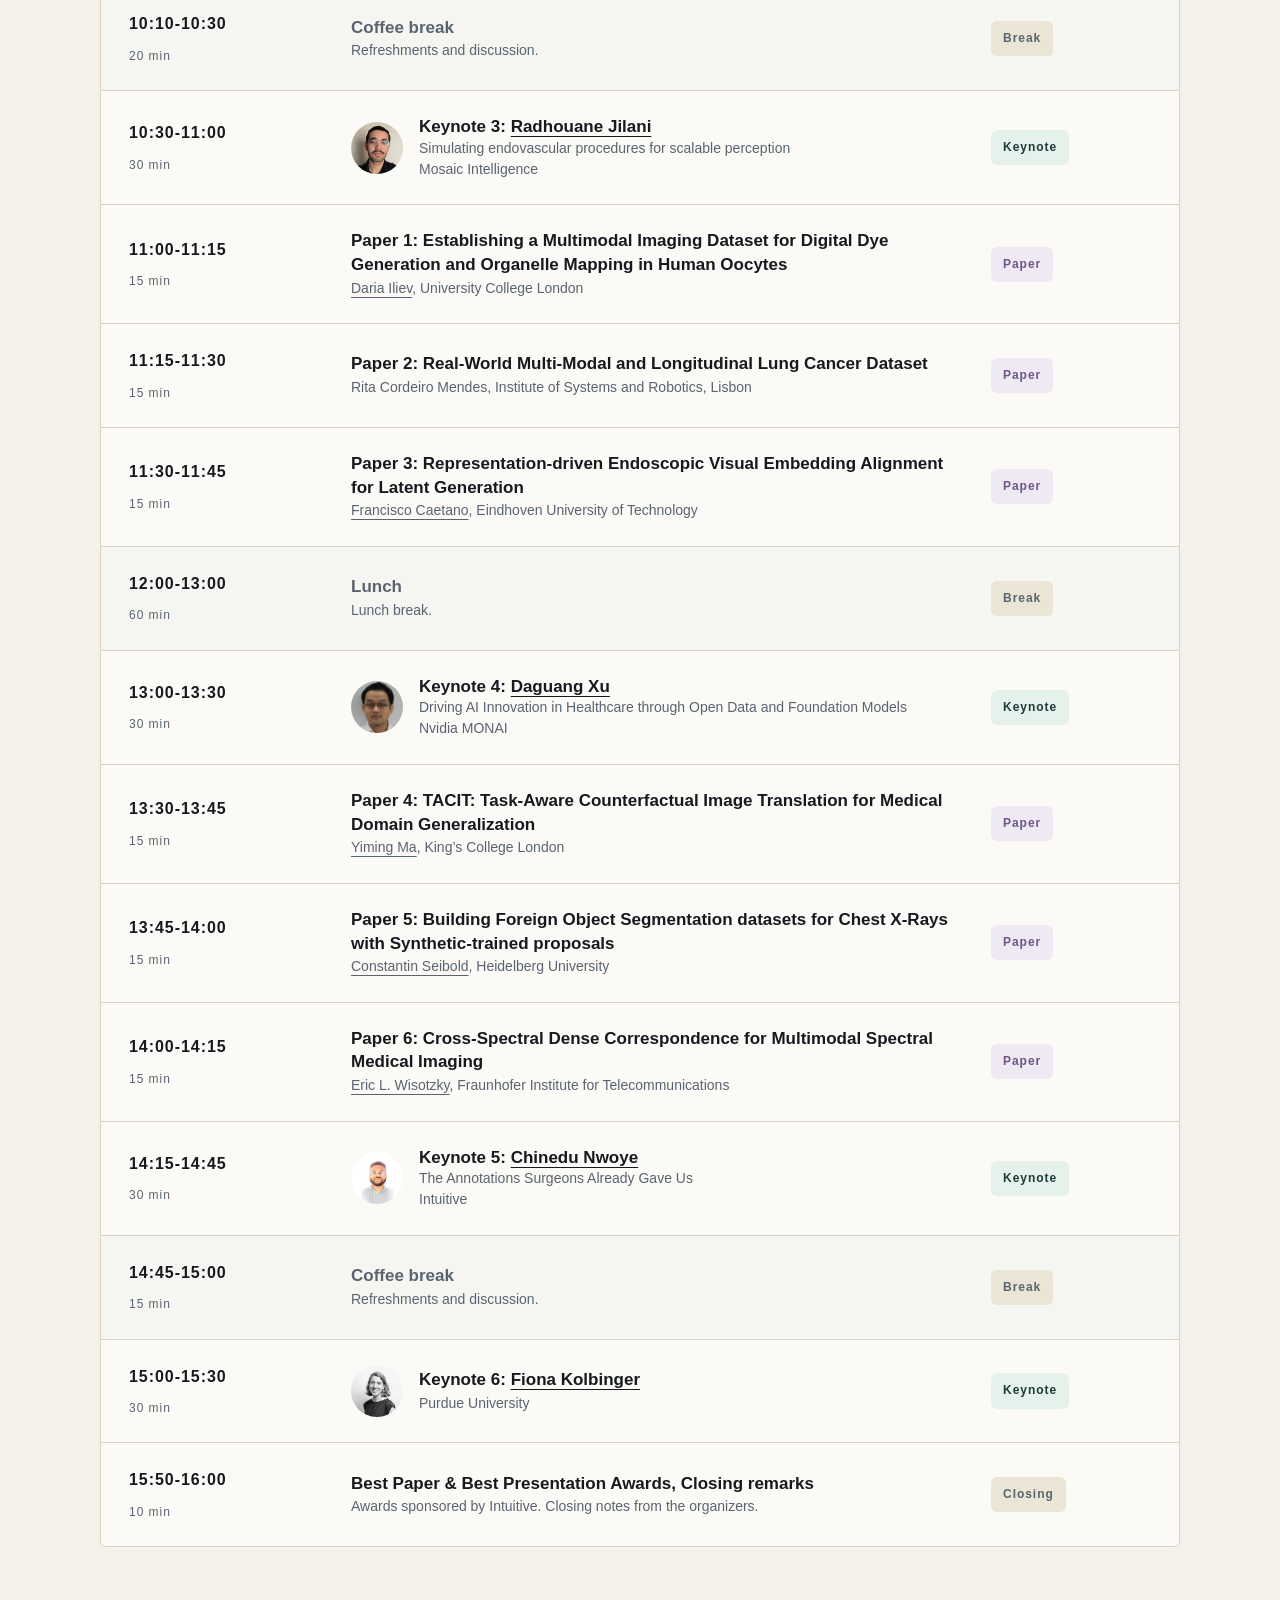
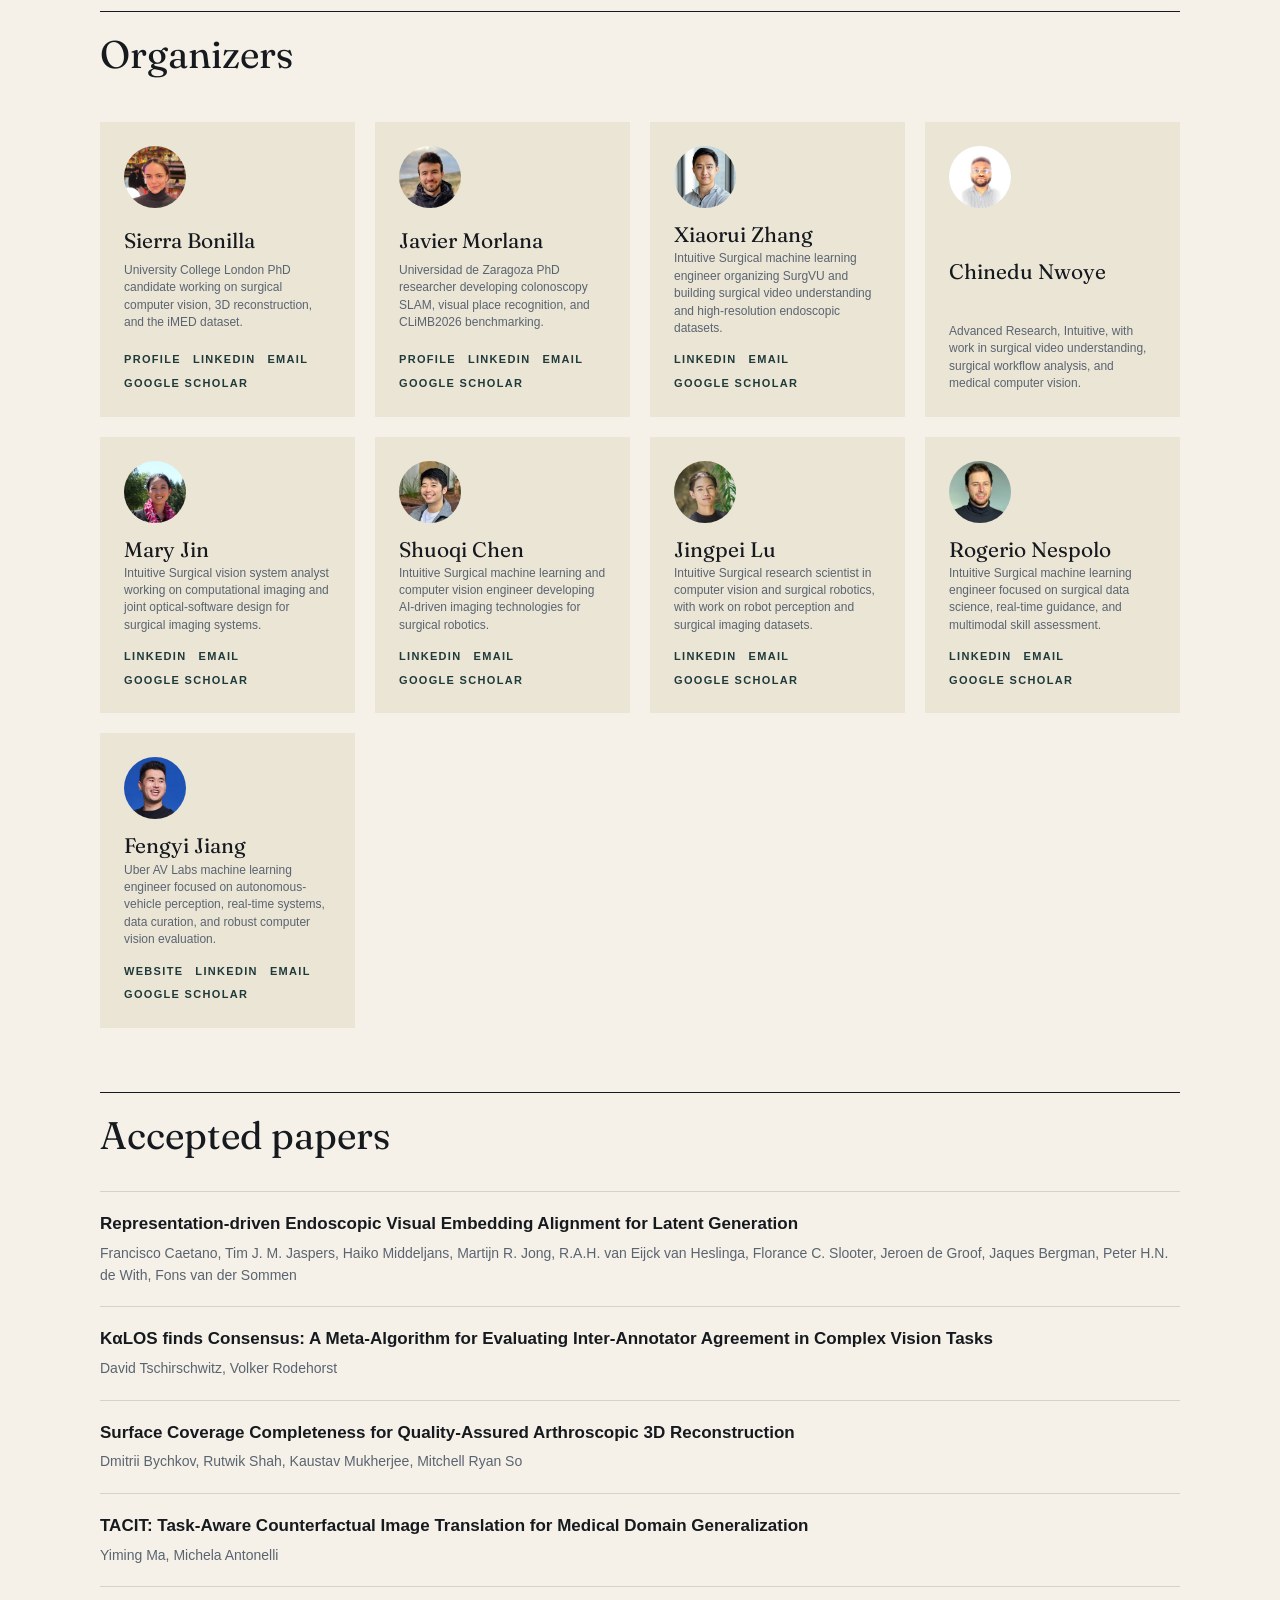
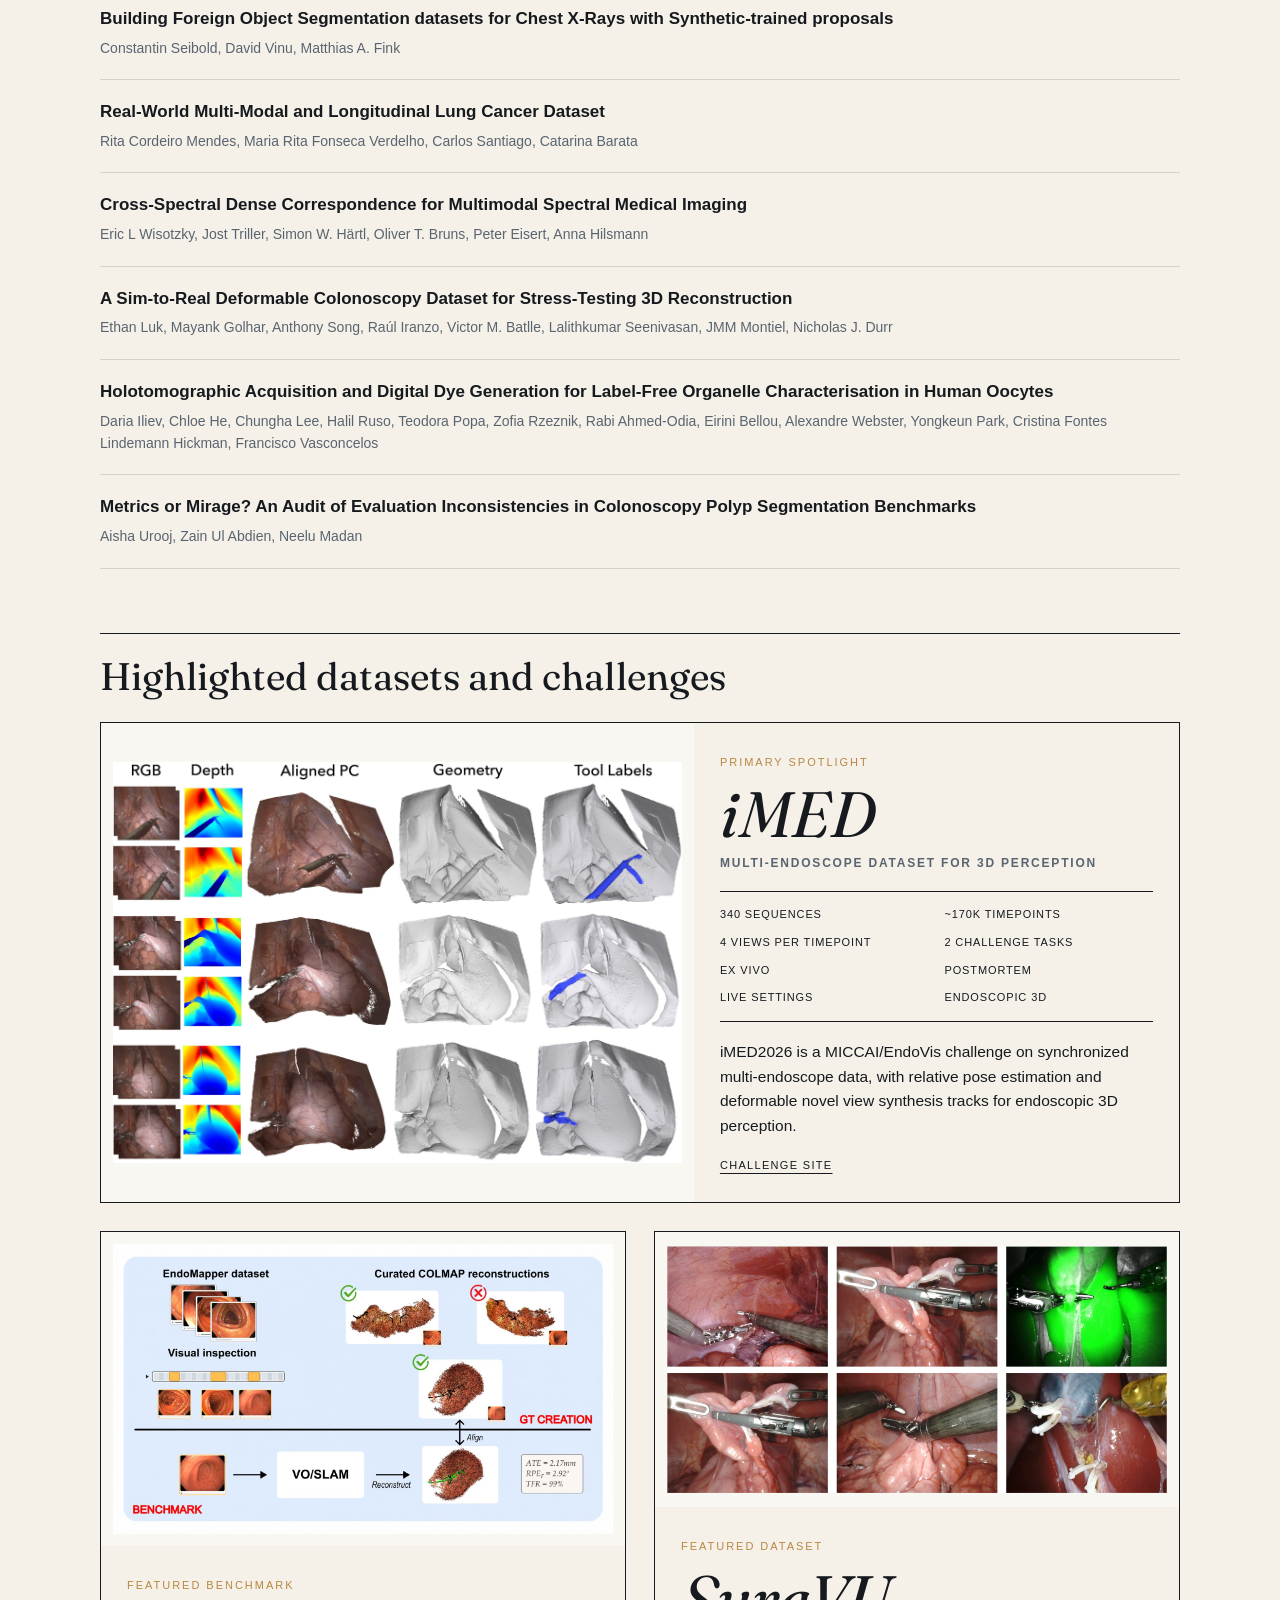
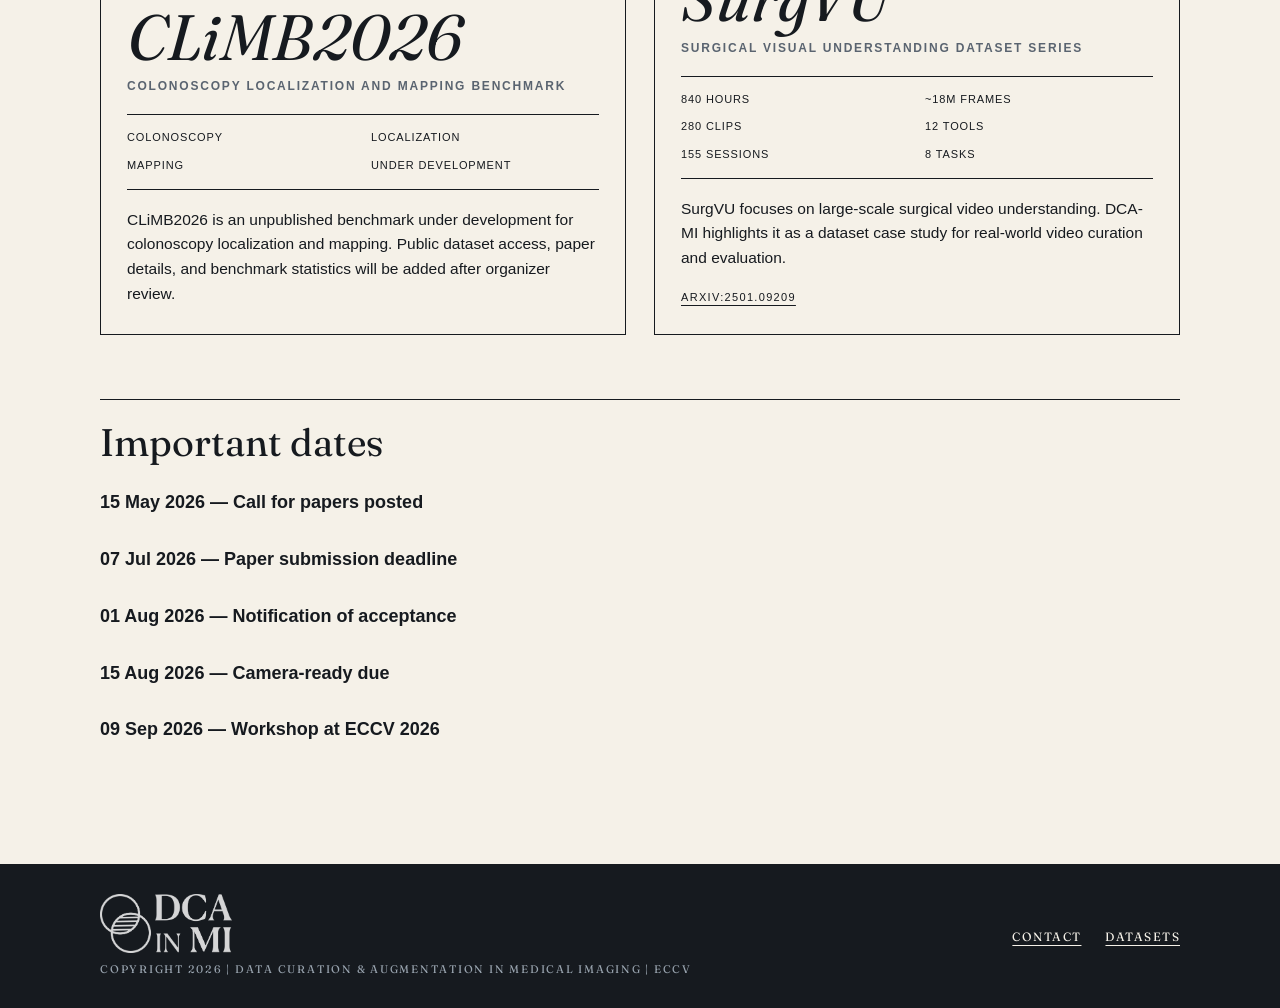
==== commit a6b54e92: "adding the location" ====
--- a/2026/index.html
+++ b/2026/index.html
@@ -65,7 +65,7 @@
               An ECCV workshop on the data bottleneck for robust medical imaging AI.
             </p>
             <div class="meta-row">
-              <span>September 9, 2026 | ECCV Venue Malmö, Sweden</span>
+              <span>September 9, 2026 | Malmö Arena, Mezzanin 3</span>
               <span>Successor to CVPR 2024</span>
             </div>
             <div class="cta-row">
@@ -95,7 +95,8 @@
 
       <section class="container">
         <h2 class="section-heading">Program</h2>
-        <p class="section-note">September 9, 2026 | ECCV 2026, Malmö, Sweden</p>
+        <p class="section-note">September 9, 2026 | Malmö Arena, Mezzanin 3</p>
+        <p class="venue-note">Enter Malmö Arena at the conference registration entrance. Turn left and take the stairs above the lunch area; Mezzanin 3 is the room on the left at the top.</p>
         <div class="schedule">
         <div class="schedule-head"><span>Time</span><span>Event</span><span>Type</span></div>
         <article><span>09:00-09:10<small>10 min</small></span><div><h3>Opening remarks</h3><p>Welcome and workshop overview from the organizers.</p></div><em>Opening</em></article>
@@ -368,13 +369,14 @@
 
     <section class="page" id="page-program" data-page="program" aria-labelledby="program-title">
       <div class="container page-hero">
-        <div><span class="mono">§ 05</span><span class="eyebrow">Program</span><span class="mono muted">September 9, 2026</span></div>
+        <div><span class="mono">§ 05</span><span class="eyebrow">Program</span><span class="mono muted">September 9, 2026 | Malmö Arena, Mezzanin 3</span></div>
         <h1 id="program-title">Workshop<br><span class="ital">schedule</span><span class="ochre">.</span></h1>
       </div>
       <div class="section-div container">
         <div><span class="mono">05A</span><span class="eyebrow">Schedule</span></div>
         <span class="mono muted">Time | Session | Format</span>
       </div>
+      <p class="container venue-note">Enter Malmö Arena at the conference registration entrance. Turn left and take the stairs above the lunch area; Mezzanin 3 is the room on the left at the top.</p>
       <section class="container schedule">
         <div class="schedule-head"><span>Time</span><span>Event</span><span>Type</span></div>
         <article><span>09:00-09:10<small>10 min</small></span><div><h3>Opening remarks</h3><p>Welcome and workshop overview from the organizers.</p></div><em>Opening</em></article>
--- a/2026/styles.css
+++ b/2026/styles.css
@@ -425,6 +425,14 @@
   margin: 0 0 20px;
   color: var(--slate);
   font-size: 14px;
+}
+.venue-note {
+  max-width: 720px;
+  margin: -8px 0 24px;
+  color: var(--slate);
+  font-family: var(--sans);
+  font-size: 15px;
+  line-height: 1.5;
 }
 .theme-list {
   display: grid;
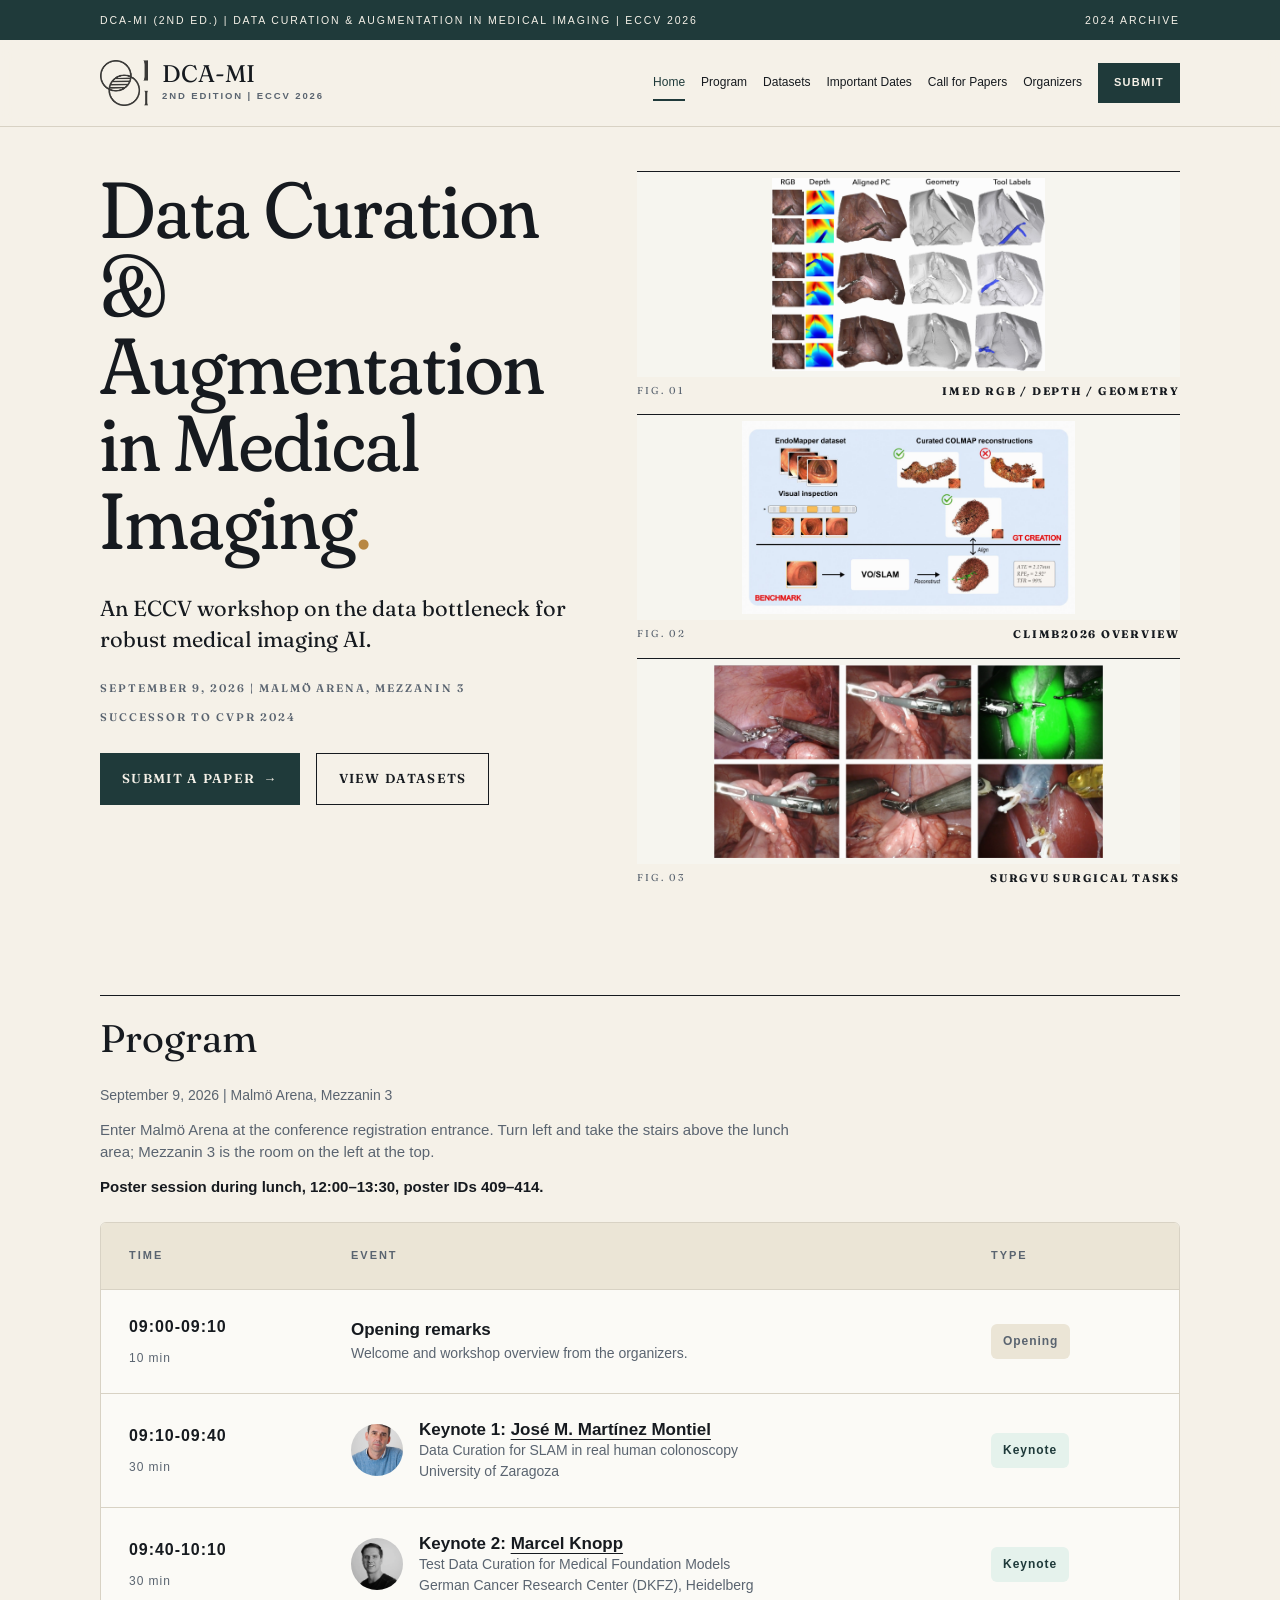
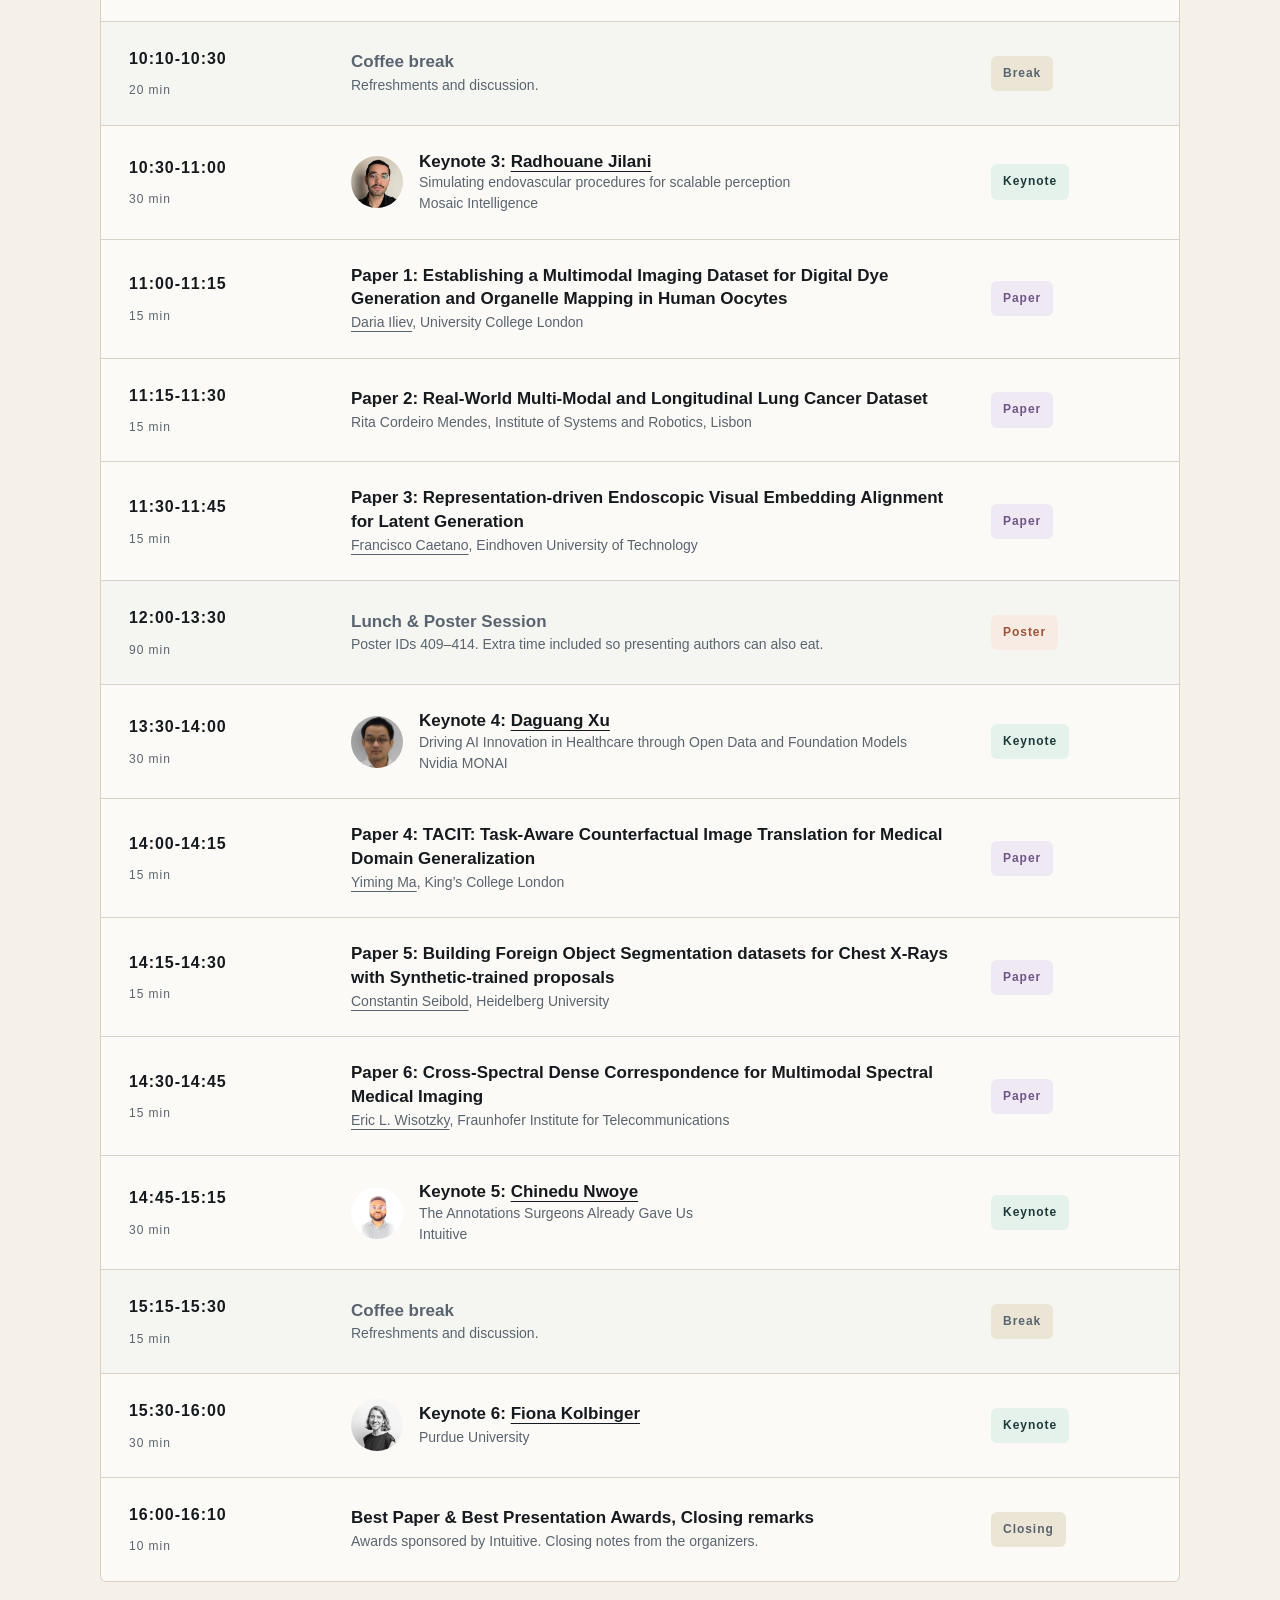
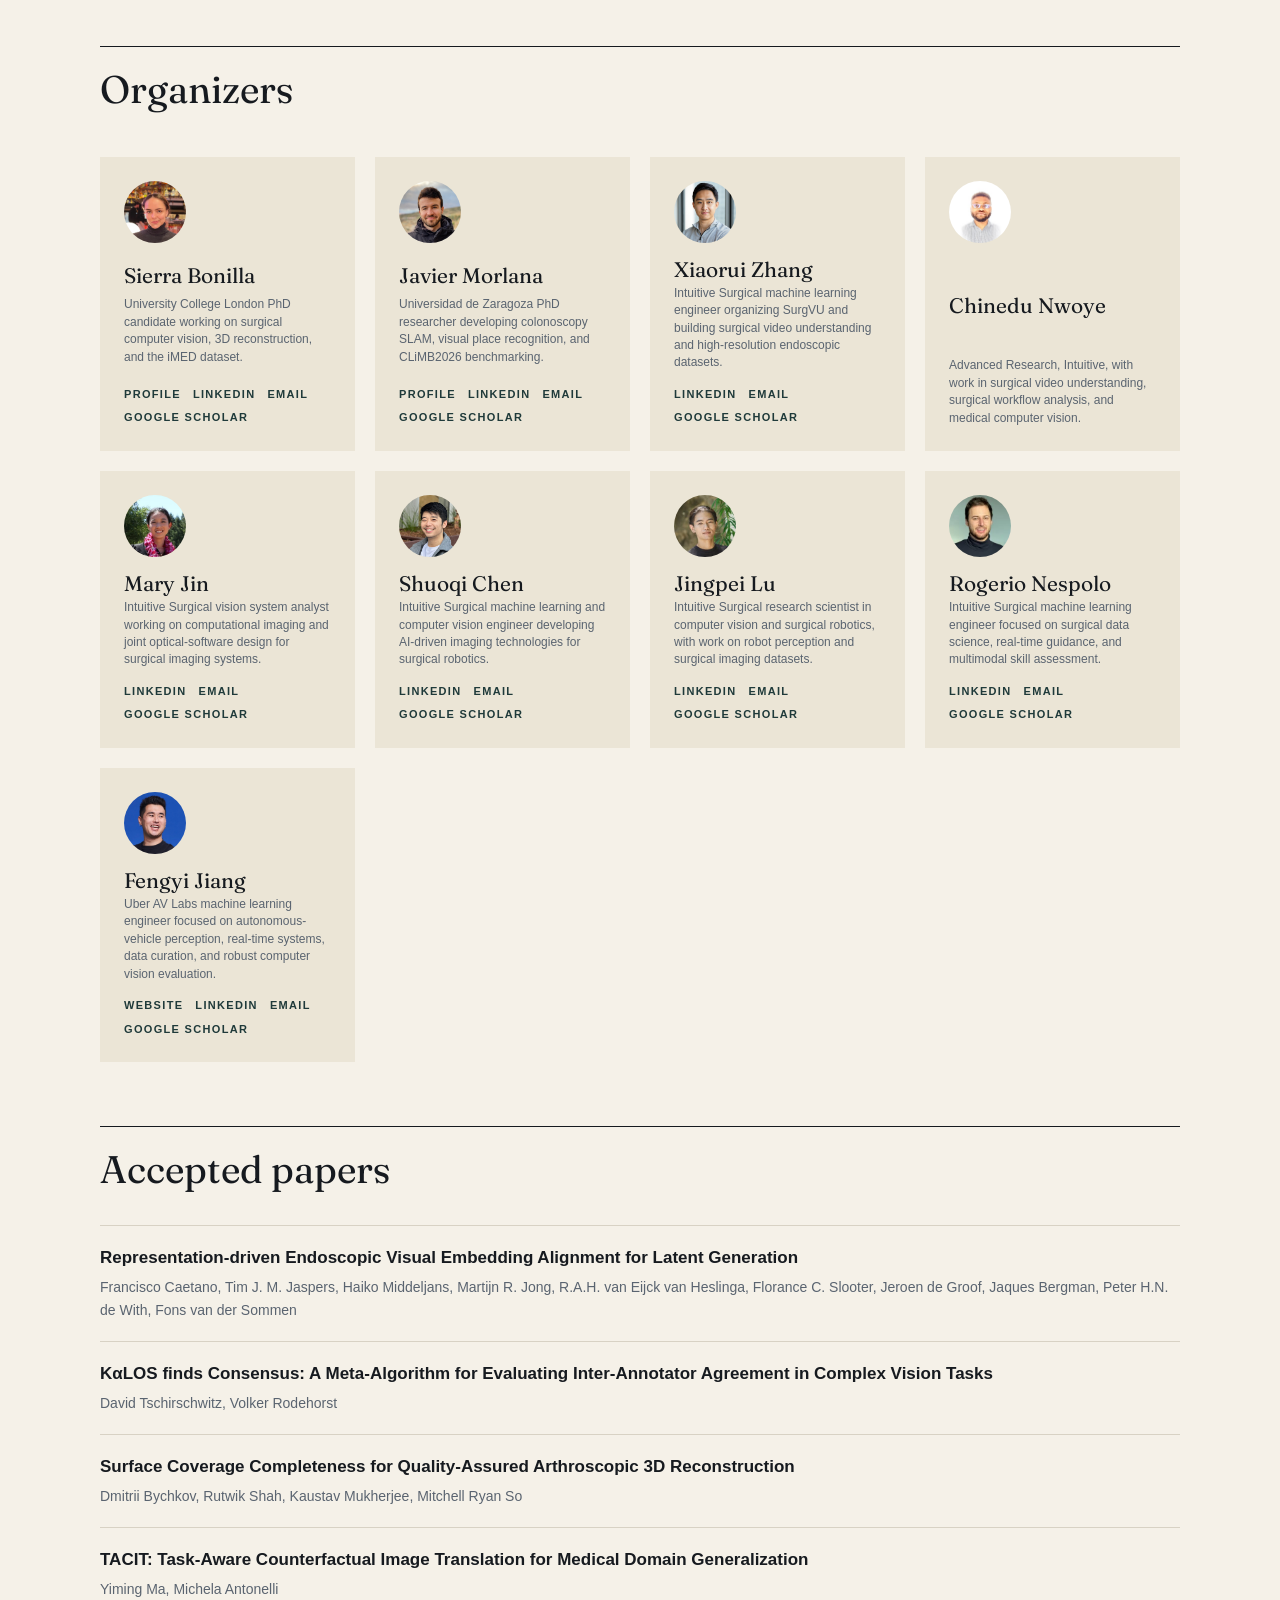
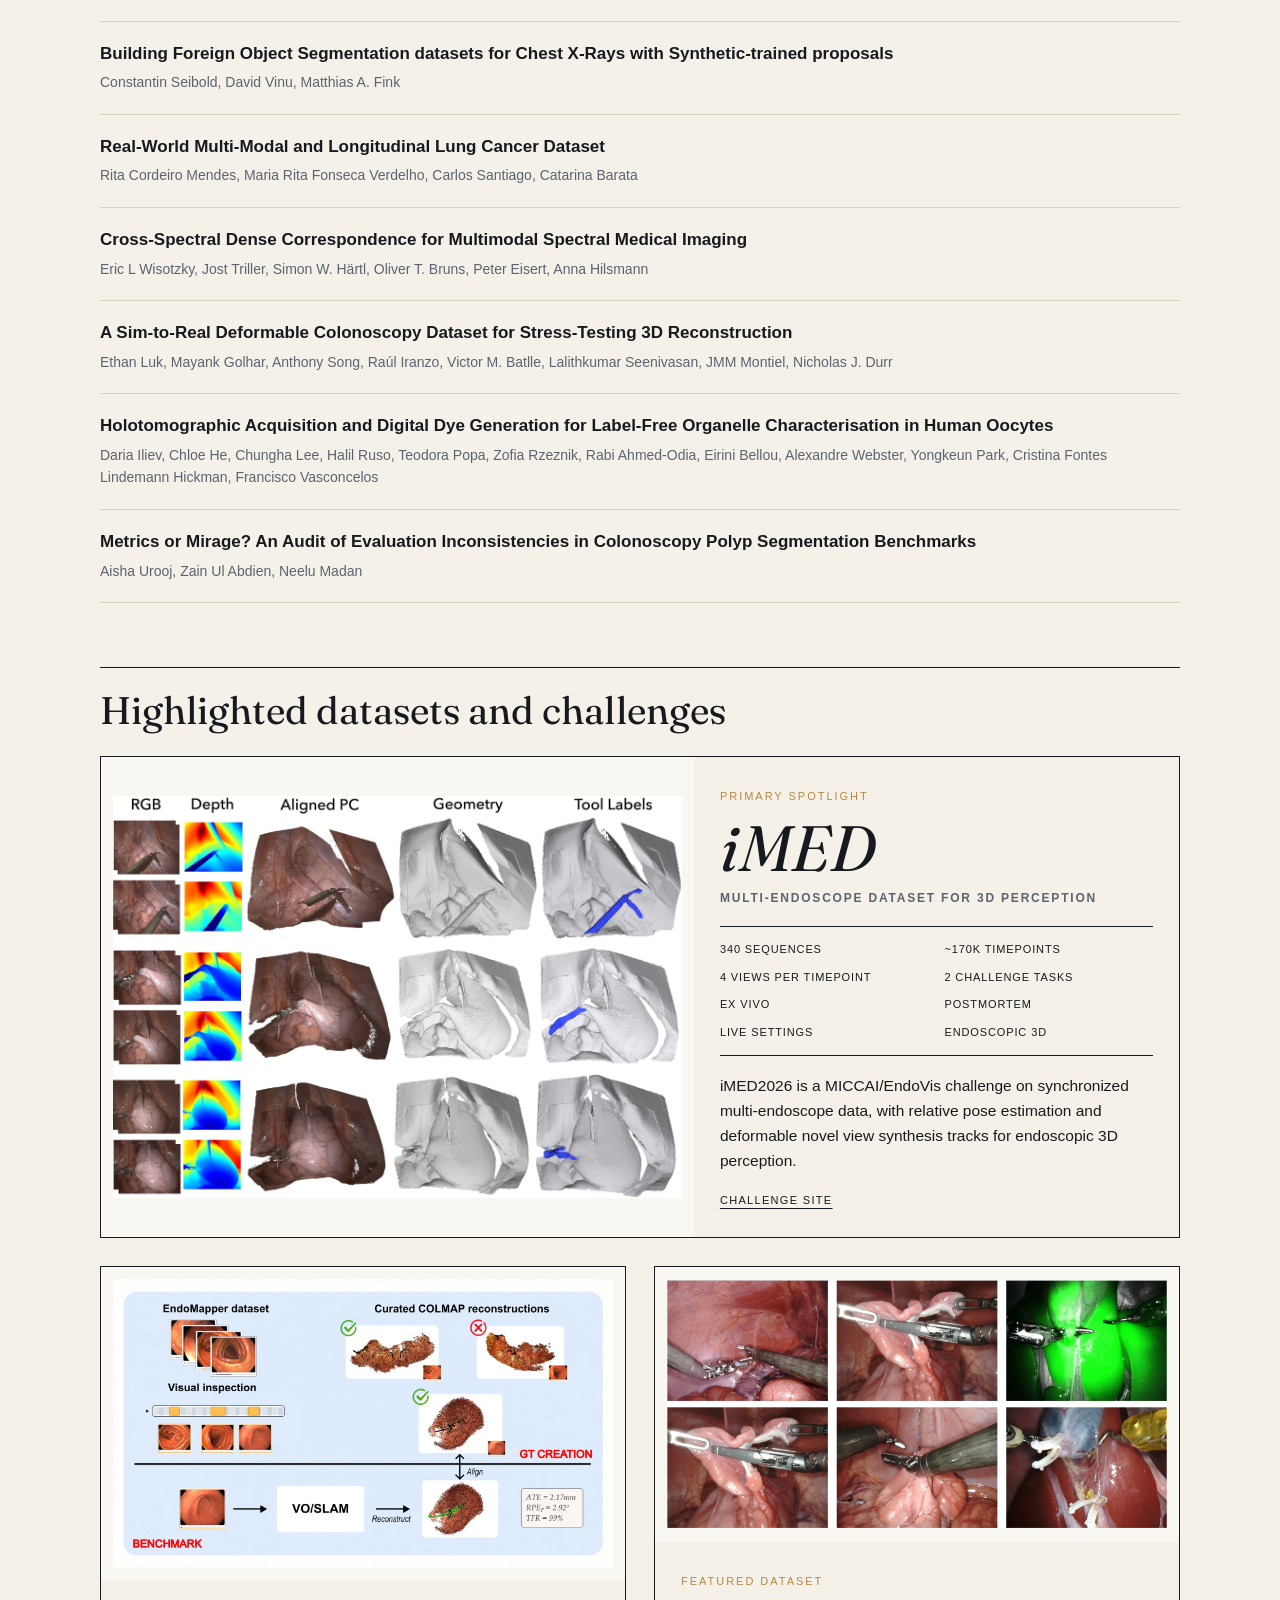
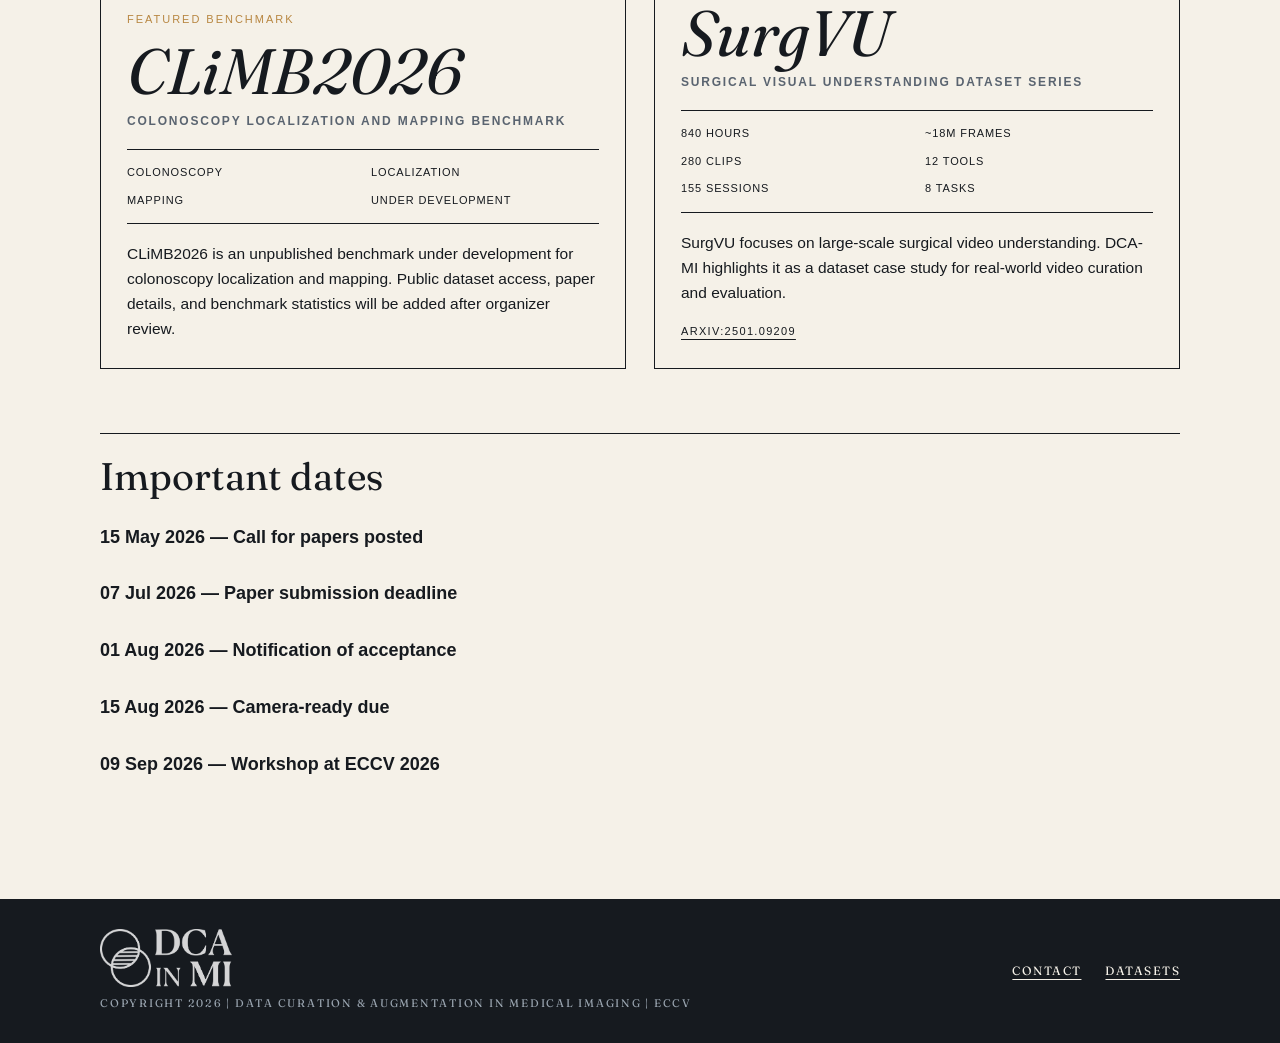
==== commit db19c540: "changing chedule" ====
--- a/2026/index.html
+++ b/2026/index.html
@@ -97,6 +97,7 @@
         <h2 class="section-heading">Program</h2>
         <p class="section-note">September 9, 2026 | Malmö Arena, Mezzanin 3</p>
         <p class="venue-note">Enter Malmö Arena at the conference registration entrance. Turn left and take the stairs above the lunch area; Mezzanin 3 is the room on the left at the top.</p>
+        <p class="poster-note">Poster session during lunch, 12:00–13:30, poster IDs 409–414.</p>
         <div class="schedule">
         <div class="schedule-head"><span>Time</span><span>Event</span><span>Type</span></div>
         <article><span>09:00-09:10<small>10 min</small></span><div><h3>Opening remarks</h3><p>Welcome and workshop overview from the organizers.</p></div><em>Opening</em></article>
@@ -107,15 +108,15 @@
         <article><span>11:00-11:15<small>15 min</small></span><div><h3>Paper 1: Establishing a Multimodal Imaging Dataset for Digital Dye Generation and Organelle Mapping in Human Oocytes</h3><p><a href="https://www.linkedin.com/in/dariailiev/" target="_blank" rel="noopener noreferrer">Daria Iliev</a>, University College London</p></div><em class="tag-oral">Paper</em></article>
         <article><span>11:15-11:30<small>15 min</small></span><div><h3>Paper 2: Real-World Multi-Modal and Longitudinal Lung Cancer Dataset</h3><p>Rita Cordeiro Mendes, Institute of Systems and Robotics, Lisbon</p></div><em class="tag-oral">Paper</em></article>
         <article><span>11:30-11:45<small>15 min</small></span><div><h3>Paper 3: Representation-driven Endoscopic Visual Embedding Alignment for Latent Generation</h3><p><a href="https://www.linkedin.com/in/fr-caetano/" target="_blank" rel="noopener noreferrer">Francisco Caetano</a>, Eindhoven University of Technology</p></div><em class="tag-oral">Paper</em></article>
-        <article class="dim"><span>12:00-13:00<small>60 min</small></span><div><h3>Lunch</h3><p>Lunch break.</p></div><em>Break</em></article>
-        <article><span>13:00-13:30<small>30 min</small></span><div class="schedule-speaker"><a class="schedule-avatar" href="https://www.linkedin.com/in/daguang-xu-2b307863/" target="_blank" rel="noopener noreferrer" aria-label="Daguang Xu on LinkedIn"><img src="assets/people/daguang-xu.jpg" alt="Daguang Xu"></a><div><h3>Keynote 4: <a href="https://www.linkedin.com/in/daguang-xu-2b307863/" target="_blank" rel="noopener noreferrer">Daguang Xu</a></h3><p class="schedule-talk">Driving AI Innovation in Healthcare through Open Data and Foundation Models</p><p>Nvidia MONAI</p></div></div><em class="tag-keynote">Keynote</em></article>
-        <article><span>13:30-13:45<small>15 min</small></span><div><h3>Paper 4: TACIT: Task-Aware Counterfactual Image Translation for Medical Domain Generalization</h3><p><a href="https://www.linkedin.com/in/yiming-ma-5b401a201/" target="_blank" rel="noopener noreferrer">Yiming Ma</a>, King&rsquo;s College London</p></div><em class="tag-oral">Paper</em></article>
-        <article><span>13:45-14:00<small>15 min</small></span><div><h3>Paper 5: Building Foreign Object Segmentation datasets for Chest X-Rays with Synthetic-trained proposals</h3><p><a href="https://www.linkedin.com/in/constantin-seibold-7669ba250/" target="_blank" rel="noopener noreferrer">Constantin Seibold</a>, Heidelberg University</p></div><em class="tag-oral">Paper</em></article>
-        <article><span>14:00-14:15<small>15 min</small></span><div><h3>Paper 6: Cross-Spectral Dense Correspondence for Multimodal Spectral Medical Imaging</h3><p><a href="https://www.linkedin.com/in/eric-wisotzky-467759403/" target="_blank" rel="noopener noreferrer">Eric L. Wisotzky</a>, Fraunhofer Institute for Telecommunications</p></div><em class="tag-oral">Paper</em></article>
-        <article><span>14:15-14:45<small>30 min</small></span><div class="schedule-speaker"><a class="schedule-avatar" href="https://www.linkedin.com/in/chinedu-nwoye/" target="_blank" rel="noopener noreferrer" aria-label="Chinedu Nwoye on LinkedIn"><img src="assets/people/chinedu-nwoye.png" alt="Chinedu Nwoye"></a><div><h3>Keynote 5: <a href="https://www.linkedin.com/in/chinedu-nwoye/" target="_blank" rel="noopener noreferrer">Chinedu Nwoye</a></h3><p class="schedule-talk">The Annotations Surgeons Already Gave Us</p><p>Intuitive</p></div></div><em class="tag-keynote">Keynote</em></article>
-        <article class="dim"><span>14:45-15:00<small>15 min</small></span><div><h3>Coffee break</h3><p>Refreshments and discussion.</p></div><em>Break</em></article>
-        <article><span>15:00-15:30<small>30 min</small></span><div class="schedule-speaker"><a class="schedule-avatar" href="https://www.linkedin.com/in/fiona-kolbinger-01b332244/" target="_blank" rel="noopener noreferrer" aria-label="Fiona Kolbinger on LinkedIn"><img src="assets/people/fiona-kolbinger.jpg" alt="Fiona Kolbinger"></a><div><h3>Keynote 6: <a href="https://www.linkedin.com/in/fiona-kolbinger-01b332244/" target="_blank" rel="noopener noreferrer">Fiona Kolbinger</a></h3><p>Purdue University</p></div></div><em class="tag-keynote">Keynote</em></article>
-        <article><span>15:50-16:00<small>10 min</small></span><div><h3>Best Paper &amp; Best Presentation Awards, Closing remarks</h3><p>Awards sponsored by Intuitive. Closing notes from the organizers.</p></div><em>Closing</em></article>
+        <article class="dim"><span>12:00-13:30<small>90 min</small></span><div><h3>Lunch &amp; Poster Session</h3><p>Poster IDs 409–414. Extra time included so presenting authors can also eat.</p></div><em class="tag-poster">Poster</em></article>
+        <article><span>13:30-14:00<small>30 min</small></span><div class="schedule-speaker"><a class="schedule-avatar" href="https://www.linkedin.com/in/daguang-xu-2b307863/" target="_blank" rel="noopener noreferrer" aria-label="Daguang Xu on LinkedIn"><img src="assets/people/daguang-xu.jpg" alt="Daguang Xu"></a><div><h3>Keynote 4: <a href="https://www.linkedin.com/in/daguang-xu-2b307863/" target="_blank" rel="noopener noreferrer">Daguang Xu</a></h3><p class="schedule-talk">Driving AI Innovation in Healthcare through Open Data and Foundation Models</p><p>Nvidia MONAI</p></div></div><em class="tag-keynote">Keynote</em></article>
+        <article><span>14:00-14:15<small>15 min</small></span><div><h3>Paper 4: TACIT: Task-Aware Counterfactual Image Translation for Medical Domain Generalization</h3><p><a href="https://www.linkedin.com/in/yiming-ma-5b401a201/" target="_blank" rel="noopener noreferrer">Yiming Ma</a>, King&rsquo;s College London</p></div><em class="tag-oral">Paper</em></article>
+        <article><span>14:15-14:30<small>15 min</small></span><div><h3>Paper 5: Building Foreign Object Segmentation datasets for Chest X-Rays with Synthetic-trained proposals</h3><p><a href="https://www.linkedin.com/in/constantin-seibold-7669ba250/" target="_blank" rel="noopener noreferrer">Constantin Seibold</a>, Heidelberg University</p></div><em class="tag-oral">Paper</em></article>
+        <article><span>14:30-14:45<small>15 min</small></span><div><h3>Paper 6: Cross-Spectral Dense Correspondence for Multimodal Spectral Medical Imaging</h3><p><a href="https://www.linkedin.com/in/eric-wisotzky-467759403/" target="_blank" rel="noopener noreferrer">Eric L. Wisotzky</a>, Fraunhofer Institute for Telecommunications</p></div><em class="tag-oral">Paper</em></article>
+        <article><span>14:45-15:15<small>30 min</small></span><div class="schedule-speaker"><a class="schedule-avatar" href="https://www.linkedin.com/in/chinedu-nwoye/" target="_blank" rel="noopener noreferrer" aria-label="Chinedu Nwoye on LinkedIn"><img src="assets/people/chinedu-nwoye.png" alt="Chinedu Nwoye"></a><div><h3>Keynote 5: <a href="https://www.linkedin.com/in/chinedu-nwoye/" target="_blank" rel="noopener noreferrer">Chinedu Nwoye</a></h3><p class="schedule-talk">The Annotations Surgeons Already Gave Us</p><p>Intuitive</p></div></div><em class="tag-keynote">Keynote</em></article>
+        <article class="dim"><span>15:15-15:30<small>15 min</small></span><div><h3>Coffee break</h3><p>Refreshments and discussion.</p></div><em>Break</em></article>
+        <article><span>15:30-16:00<small>30 min</small></span><div class="schedule-speaker"><a class="schedule-avatar" href="https://www.linkedin.com/in/fiona-kolbinger-01b332244/" target="_blank" rel="noopener noreferrer" aria-label="Fiona Kolbinger on LinkedIn"><img src="assets/people/fiona-kolbinger.jpg" alt="Fiona Kolbinger"></a><div><h3>Keynote 6: <a href="https://www.linkedin.com/in/fiona-kolbinger-01b332244/" target="_blank" rel="noopener noreferrer">Fiona Kolbinger</a></h3><p>Purdue University</p></div></div><em class="tag-keynote">Keynote</em></article>
+        <article><span>16:00-16:10<small>10 min</small></span><div><h3>Best Paper &amp; Best Presentation Awards, Closing remarks</h3><p>Awards sponsored by Intuitive. Closing notes from the organizers.</p></div><em>Closing</em></article>
         </div>
       </section>
 
@@ -376,7 +377,10 @@
         <div><span class="mono">05A</span><span class="eyebrow">Schedule</span></div>
         <span class="mono muted">Time | Session | Format</span>
       </div>
-      <p class="container venue-note">Enter Malmö Arena at the conference registration entrance. Turn left and take the stairs above the lunch area; Mezzanin 3 is the room on the left at the top.</p>
+      <div class="container">
+        <p class="venue-note">Enter Malmö Arena at the conference registration entrance. Turn left and take the stairs above the lunch area; Mezzanin 3 is the room on the left at the top.</p>
+        <p class="poster-note">Poster session during lunch, 12:00–13:30, poster IDs 409–414.</p>
+      </div>
       <section class="container schedule">
         <div class="schedule-head"><span>Time</span><span>Event</span><span>Type</span></div>
         <article><span>09:00-09:10<small>10 min</small></span><div><h3>Opening remarks</h3><p>Welcome and workshop overview from the organizers.</p></div><em>Opening</em></article>
@@ -387,15 +391,15 @@
         <article><span>11:00-11:15<small>15 min</small></span><div><h3>Paper 1: Establishing a Multimodal Imaging Dataset for Digital Dye Generation and Organelle Mapping in Human Oocytes</h3><p><a href="https://www.linkedin.com/in/dariailiev/" target="_blank" rel="noopener noreferrer">Daria Iliev</a>, University College London</p></div><em class="tag-oral">Paper</em></article>
         <article><span>11:15-11:30<small>15 min</small></span><div><h3>Paper 2: Real-World Multi-Modal and Longitudinal Lung Cancer Dataset</h3><p>Rita Cordeiro Mendes, Institute of Systems and Robotics, Lisbon</p></div><em class="tag-oral">Paper</em></article>
         <article><span>11:30-11:45<small>15 min</small></span><div><h3>Paper 3: Representation-driven Endoscopic Visual Embedding Alignment for Latent Generation</h3><p><a href="https://www.linkedin.com/in/fr-caetano/" target="_blank" rel="noopener noreferrer">Francisco Caetano</a>, Eindhoven University of Technology</p></div><em class="tag-oral">Paper</em></article>
-        <article class="dim"><span>12:00-13:00<small>60 min</small></span><div><h3>Lunch</h3><p>Lunch break.</p></div><em>Break</em></article>
-        <article><span>13:00-13:30<small>30 min</small></span><div class="schedule-speaker"><a class="schedule-avatar" href="https://www.linkedin.com/in/daguang-xu-2b307863/" target="_blank" rel="noopener noreferrer" aria-label="Daguang Xu on LinkedIn"><img src="assets/people/daguang-xu.jpg" alt="Daguang Xu"></a><div><h3>Keynote 4: <a href="https://www.linkedin.com/in/daguang-xu-2b307863/" target="_blank" rel="noopener noreferrer">Daguang Xu</a></h3><p class="schedule-talk">Driving AI Innovation in Healthcare through Open Data and Foundation Models</p><p>Nvidia MONAI</p></div></div><em class="tag-keynote">Keynote</em></article>
-        <article><span>13:30-13:45<small>15 min</small></span><div><h3>Paper 4: TACIT: Task-Aware Counterfactual Image Translation for Medical Domain Generalization</h3><p><a href="https://www.linkedin.com/in/yiming-ma-5b401a201/" target="_blank" rel="noopener noreferrer">Yiming Ma</a>, King&rsquo;s College London</p></div><em class="tag-oral">Paper</em></article>
-        <article><span>13:45-14:00<small>15 min</small></span><div><h3>Paper 5: Building Foreign Object Segmentation datasets for Chest X-Rays with Synthetic-trained proposals</h3><p><a href="https://www.linkedin.com/in/constantin-seibold-7669ba250/" target="_blank" rel="noopener noreferrer">Constantin Seibold</a>, Heidelberg University</p></div><em class="tag-oral">Paper</em></article>
-        <article><span>14:00-14:15<small>15 min</small></span><div><h3>Paper 6: Cross-Spectral Dense Correspondence for Multimodal Spectral Medical Imaging</h3><p><a href="https://www.linkedin.com/in/eric-wisotzky-467759403/" target="_blank" rel="noopener noreferrer">Eric L. Wisotzky</a>, Fraunhofer Institute for Telecommunications</p></div><em class="tag-oral">Paper</em></article>
-        <article><span>14:15-14:45<small>30 min</small></span><div class="schedule-speaker"><a class="schedule-avatar" href="https://www.linkedin.com/in/chinedu-nwoye/" target="_blank" rel="noopener noreferrer" aria-label="Chinedu Nwoye on LinkedIn"><img src="assets/people/chinedu-nwoye.png" alt="Chinedu Nwoye"></a><div><h3>Keynote 5: <a href="https://www.linkedin.com/in/chinedu-nwoye/" target="_blank" rel="noopener noreferrer">Chinedu Nwoye</a></h3><p class="schedule-talk">The Annotations Surgeons Already Gave Us</p><p>Intuitive</p></div></div><em class="tag-keynote">Keynote</em></article>
-        <article class="dim"><span>14:45-15:00<small>15 min</small></span><div><h3>Coffee break</h3><p>Refreshments and discussion.</p></div><em>Break</em></article>
-        <article><span>15:00-15:30<small>30 min</small></span><div class="schedule-speaker"><a class="schedule-avatar" href="https://www.linkedin.com/in/fiona-kolbinger-01b332244/" target="_blank" rel="noopener noreferrer" aria-label="Fiona Kolbinger on LinkedIn"><img src="assets/people/fiona-kolbinger.jpg" alt="Fiona Kolbinger"></a><div><h3>Keynote 6: <a href="https://www.linkedin.com/in/fiona-kolbinger-01b332244/" target="_blank" rel="noopener noreferrer">Fiona Kolbinger</a></h3><p>Purdue University</p></div></div><em class="tag-keynote">Keynote</em></article>
-        <article><span>15:50-16:00<small>10 min</small></span><div><h3>Best Paper &amp; Best Presentation Awards, Closing remarks</h3><p>Awards sponsored by Intuitive. Closing notes from the organizers.</p></div><em>Closing</em></article>
+        <article class="dim"><span>12:00-13:30<small>90 min</small></span><div><h3>Lunch &amp; Poster Session</h3><p>Poster IDs 409–414. Extra time included so presenting authors can also eat.</p></div><em class="tag-poster">Poster</em></article>
+        <article><span>13:30-14:00<small>30 min</small></span><div class="schedule-speaker"><a class="schedule-avatar" href="https://www.linkedin.com/in/daguang-xu-2b307863/" target="_blank" rel="noopener noreferrer" aria-label="Daguang Xu on LinkedIn"><img src="assets/people/daguang-xu.jpg" alt="Daguang Xu"></a><div><h3>Keynote 4: <a href="https://www.linkedin.com/in/daguang-xu-2b307863/" target="_blank" rel="noopener noreferrer">Daguang Xu</a></h3><p class="schedule-talk">Driving AI Innovation in Healthcare through Open Data and Foundation Models</p><p>Nvidia MONAI</p></div></div><em class="tag-keynote">Keynote</em></article>
+        <article><span>14:00-14:15<small>15 min</small></span><div><h3>Paper 4: TACIT: Task-Aware Counterfactual Image Translation for Medical Domain Generalization</h3><p><a href="https://www.linkedin.com/in/yiming-ma-5b401a201/" target="_blank" rel="noopener noreferrer">Yiming Ma</a>, King&rsquo;s College London</p></div><em class="tag-oral">Paper</em></article>
+        <article><span>14:15-14:30<small>15 min</small></span><div><h3>Paper 5: Building Foreign Object Segmentation datasets for Chest X-Rays with Synthetic-trained proposals</h3><p><a href="https://www.linkedin.com/in/constantin-seibold-7669ba250/" target="_blank" rel="noopener noreferrer">Constantin Seibold</a>, Heidelberg University</p></div><em class="tag-oral">Paper</em></article>
+        <article><span>14:30-14:45<small>15 min</small></span><div><h3>Paper 6: Cross-Spectral Dense Correspondence for Multimodal Spectral Medical Imaging</h3><p><a href="https://www.linkedin.com/in/eric-wisotzky-467759403/" target="_blank" rel="noopener noreferrer">Eric L. Wisotzky</a>, Fraunhofer Institute for Telecommunications</p></div><em class="tag-oral">Paper</em></article>
+        <article><span>14:45-15:15<small>30 min</small></span><div class="schedule-speaker"><a class="schedule-avatar" href="https://www.linkedin.com/in/chinedu-nwoye/" target="_blank" rel="noopener noreferrer" aria-label="Chinedu Nwoye on LinkedIn"><img src="assets/people/chinedu-nwoye.png" alt="Chinedu Nwoye"></a><div><h3>Keynote 5: <a href="https://www.linkedin.com/in/chinedu-nwoye/" target="_blank" rel="noopener noreferrer">Chinedu Nwoye</a></h3><p class="schedule-talk">The Annotations Surgeons Already Gave Us</p><p>Intuitive</p></div></div><em class="tag-keynote">Keynote</em></article>
+        <article class="dim"><span>15:15-15:30<small>15 min</small></span><div><h3>Coffee break</h3><p>Refreshments and discussion.</p></div><em>Break</em></article>
+        <article><span>15:30-16:00<small>30 min</small></span><div class="schedule-speaker"><a class="schedule-avatar" href="https://www.linkedin.com/in/fiona-kolbinger-01b332244/" target="_blank" rel="noopener noreferrer" aria-label="Fiona Kolbinger on LinkedIn"><img src="assets/people/fiona-kolbinger.jpg" alt="Fiona Kolbinger"></a><div><h3>Keynote 6: <a href="https://www.linkedin.com/in/fiona-kolbinger-01b332244/" target="_blank" rel="noopener noreferrer">Fiona Kolbinger</a></h3><p>Purdue University</p></div></div><em class="tag-keynote">Keynote</em></article>
+        <article><span>16:00-16:10<small>10 min</small></span><div><h3>Best Paper &amp; Best Presentation Awards, Closing remarks</h3><p>Awards sponsored by Intuitive. Closing notes from the organizers.</p></div><em>Closing</em></article>
       </section>
     </section>
 
--- a/2026/styles.css
+++ b/2026/styles.css
@@ -432,6 +432,15 @@
   color: var(--slate);
   font-family: var(--sans);
   font-size: 15px;
+  line-height: 1.5;
+}
+.poster-note {
+  max-width: 720px;
+  margin: -12px 0 24px;
+  color: var(--ink);
+  font-family: var(--sans);
+  font-size: 15px;
+  font-weight: 600;
   line-height: 1.5;
 }
 .theme-list {
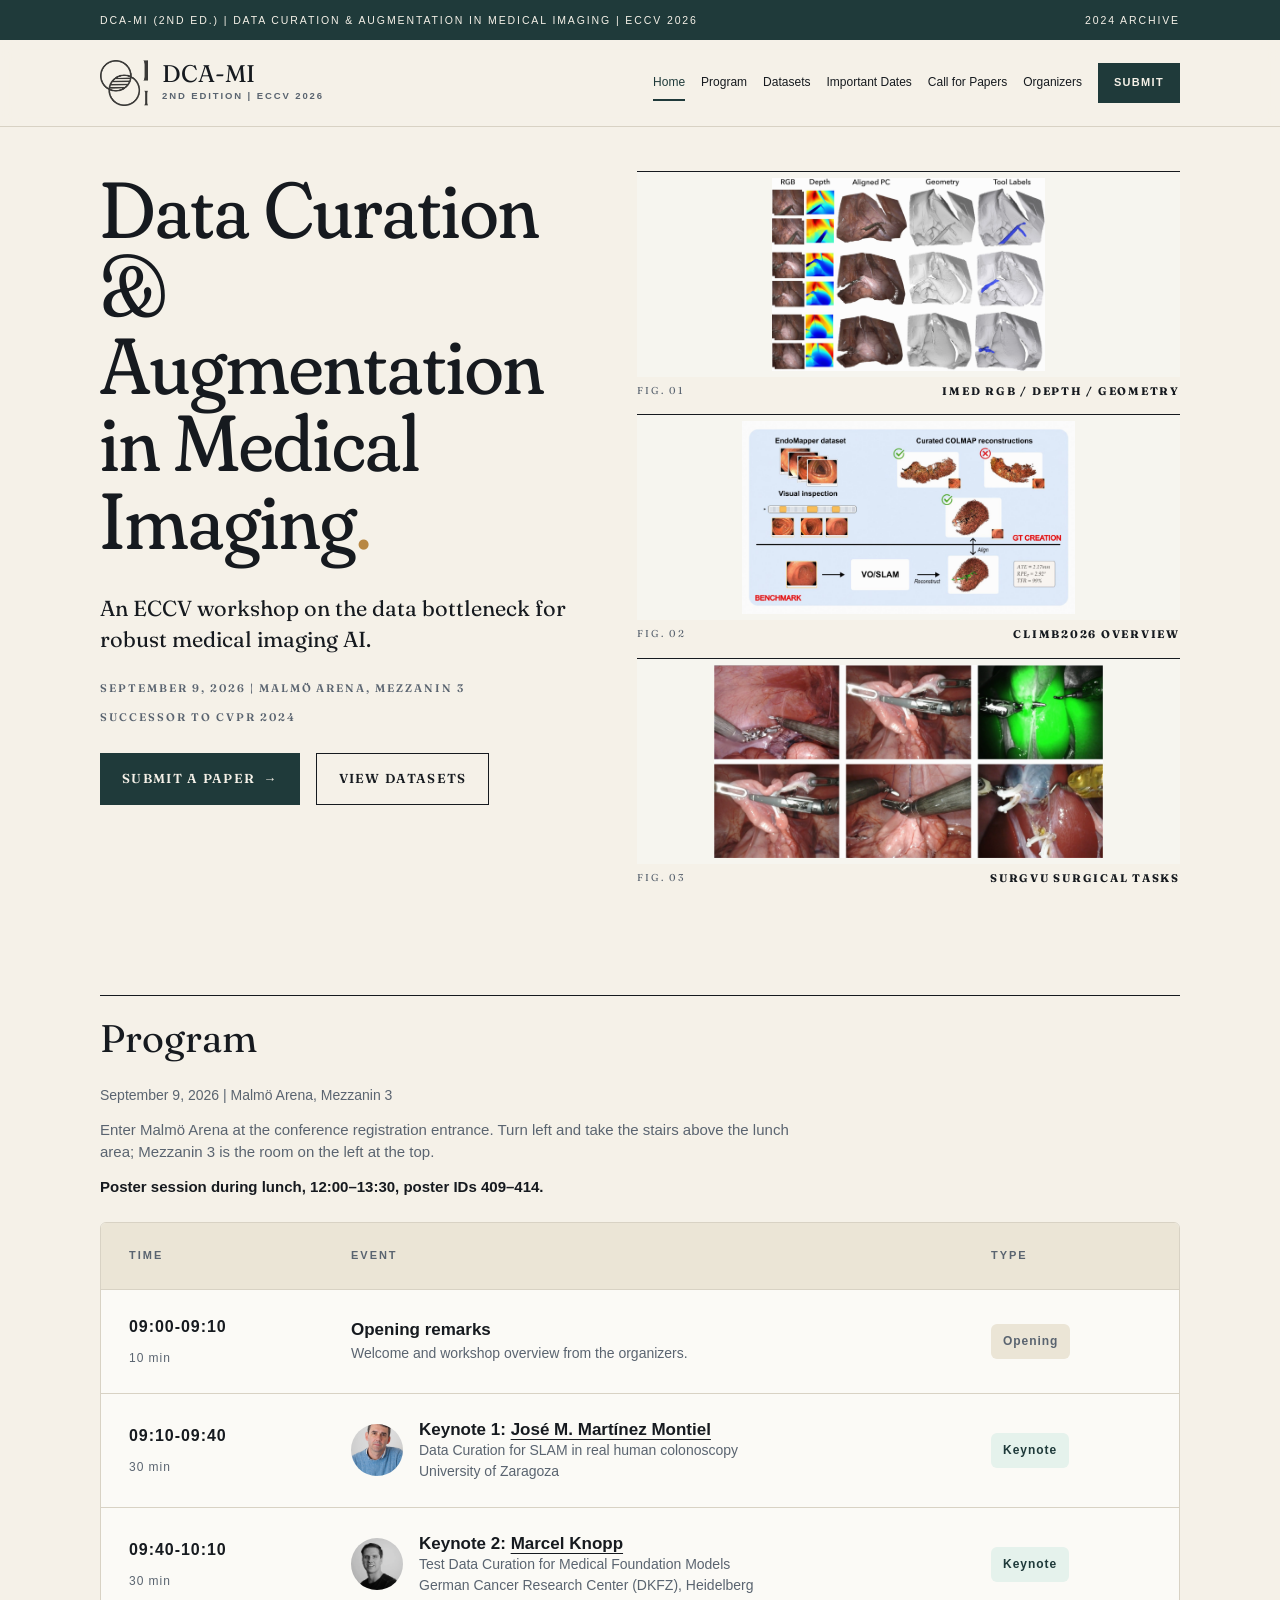
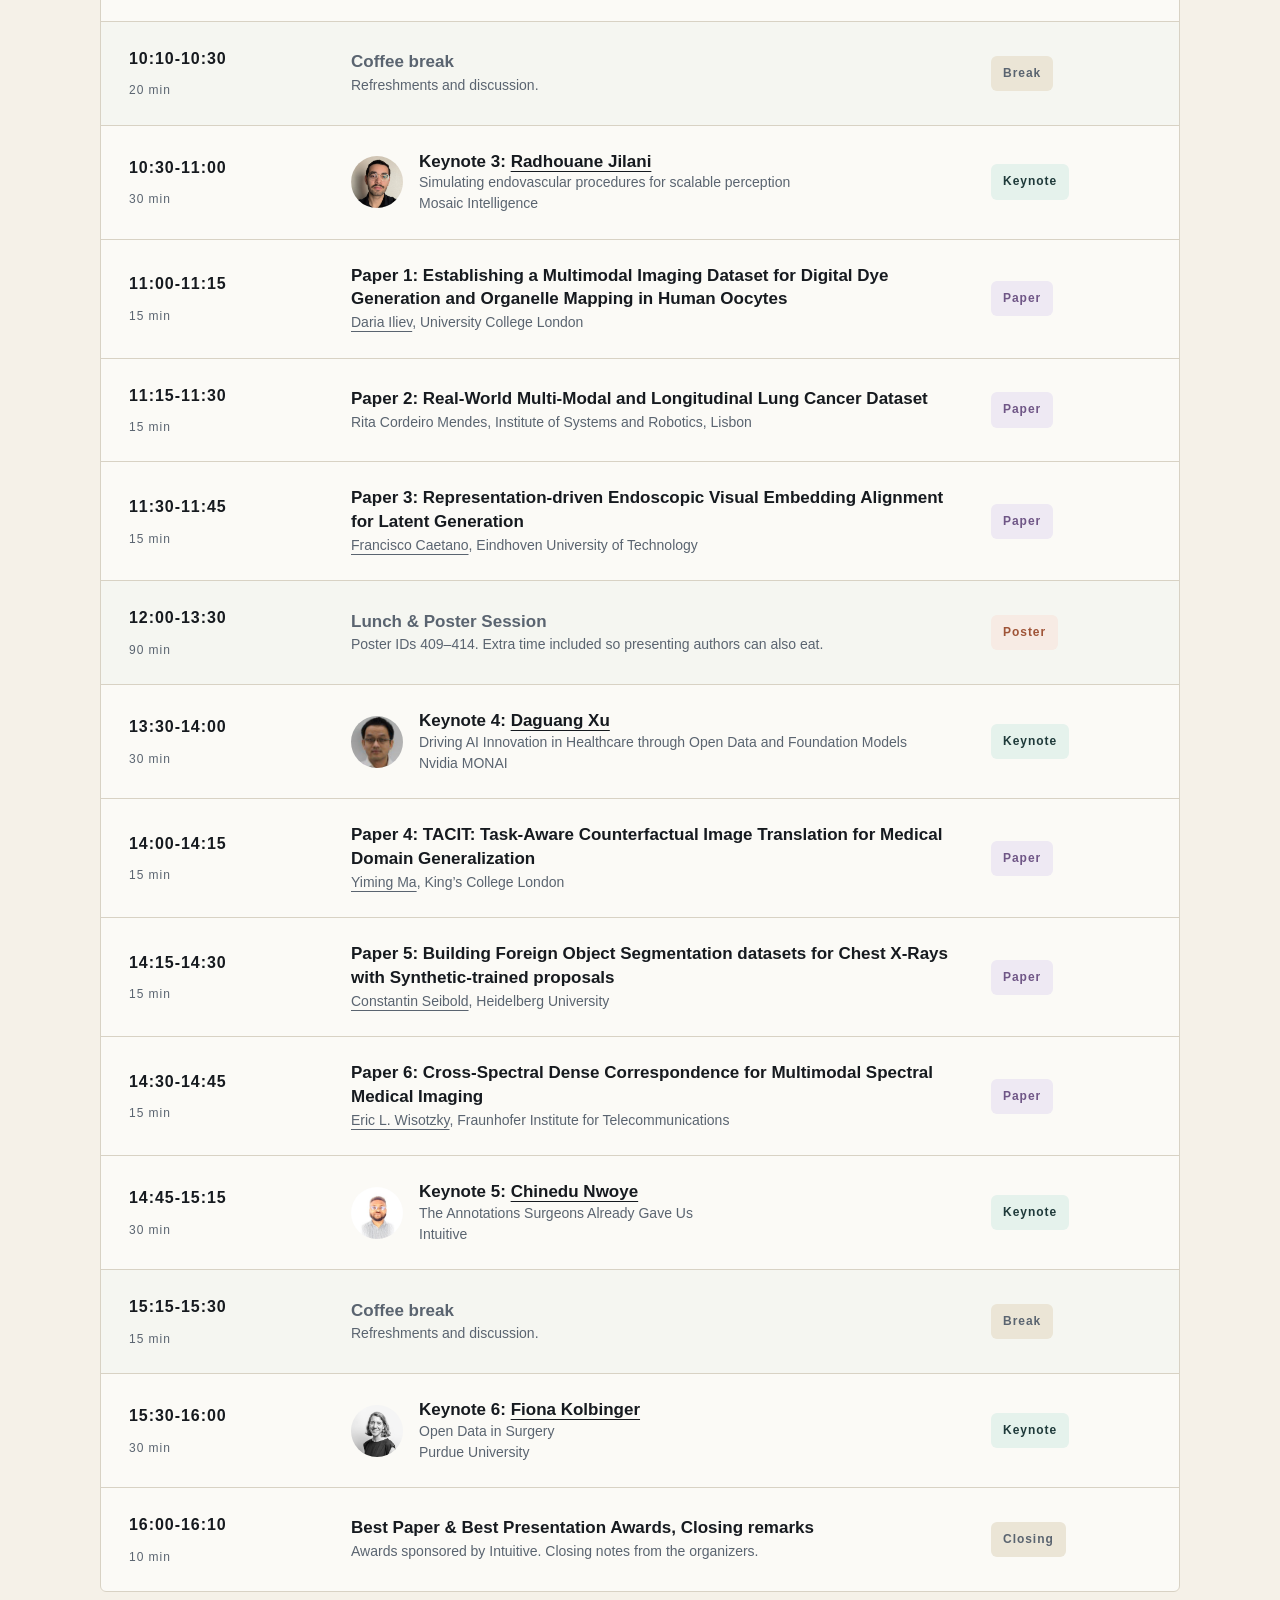
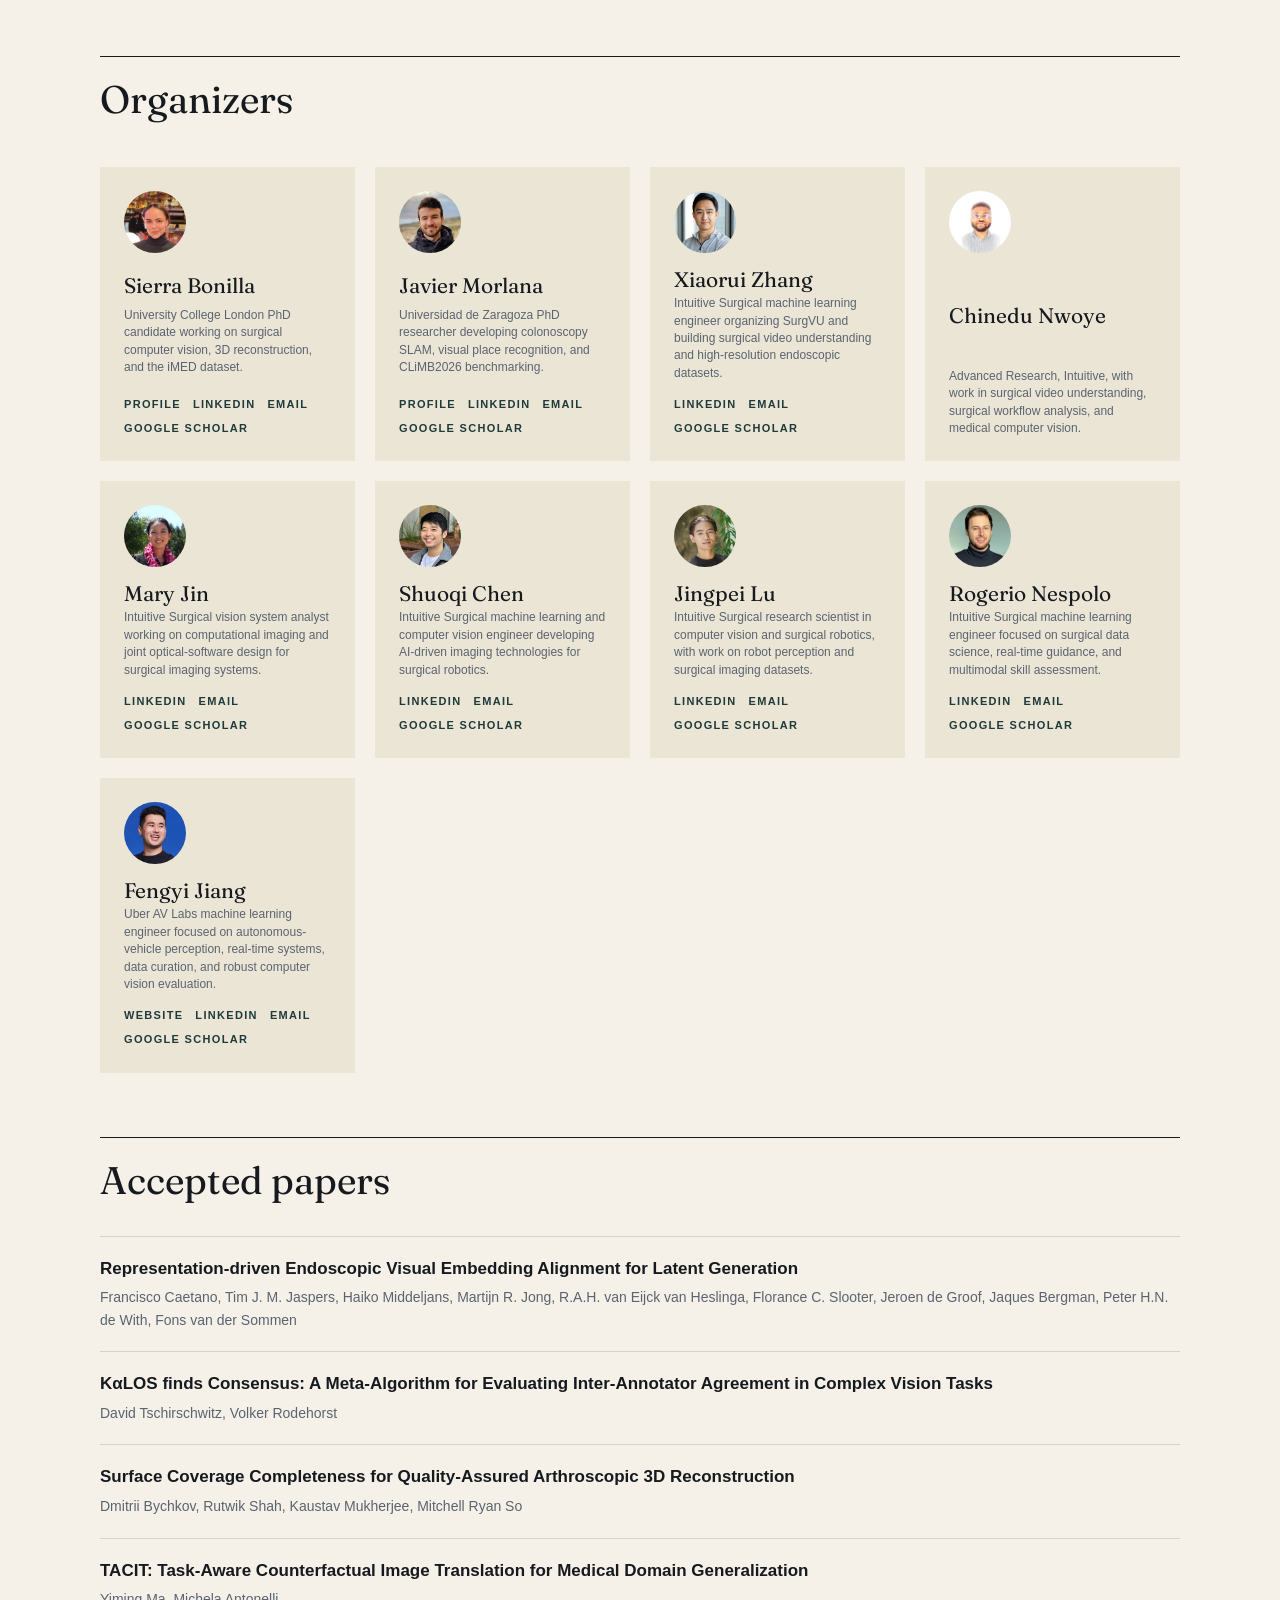
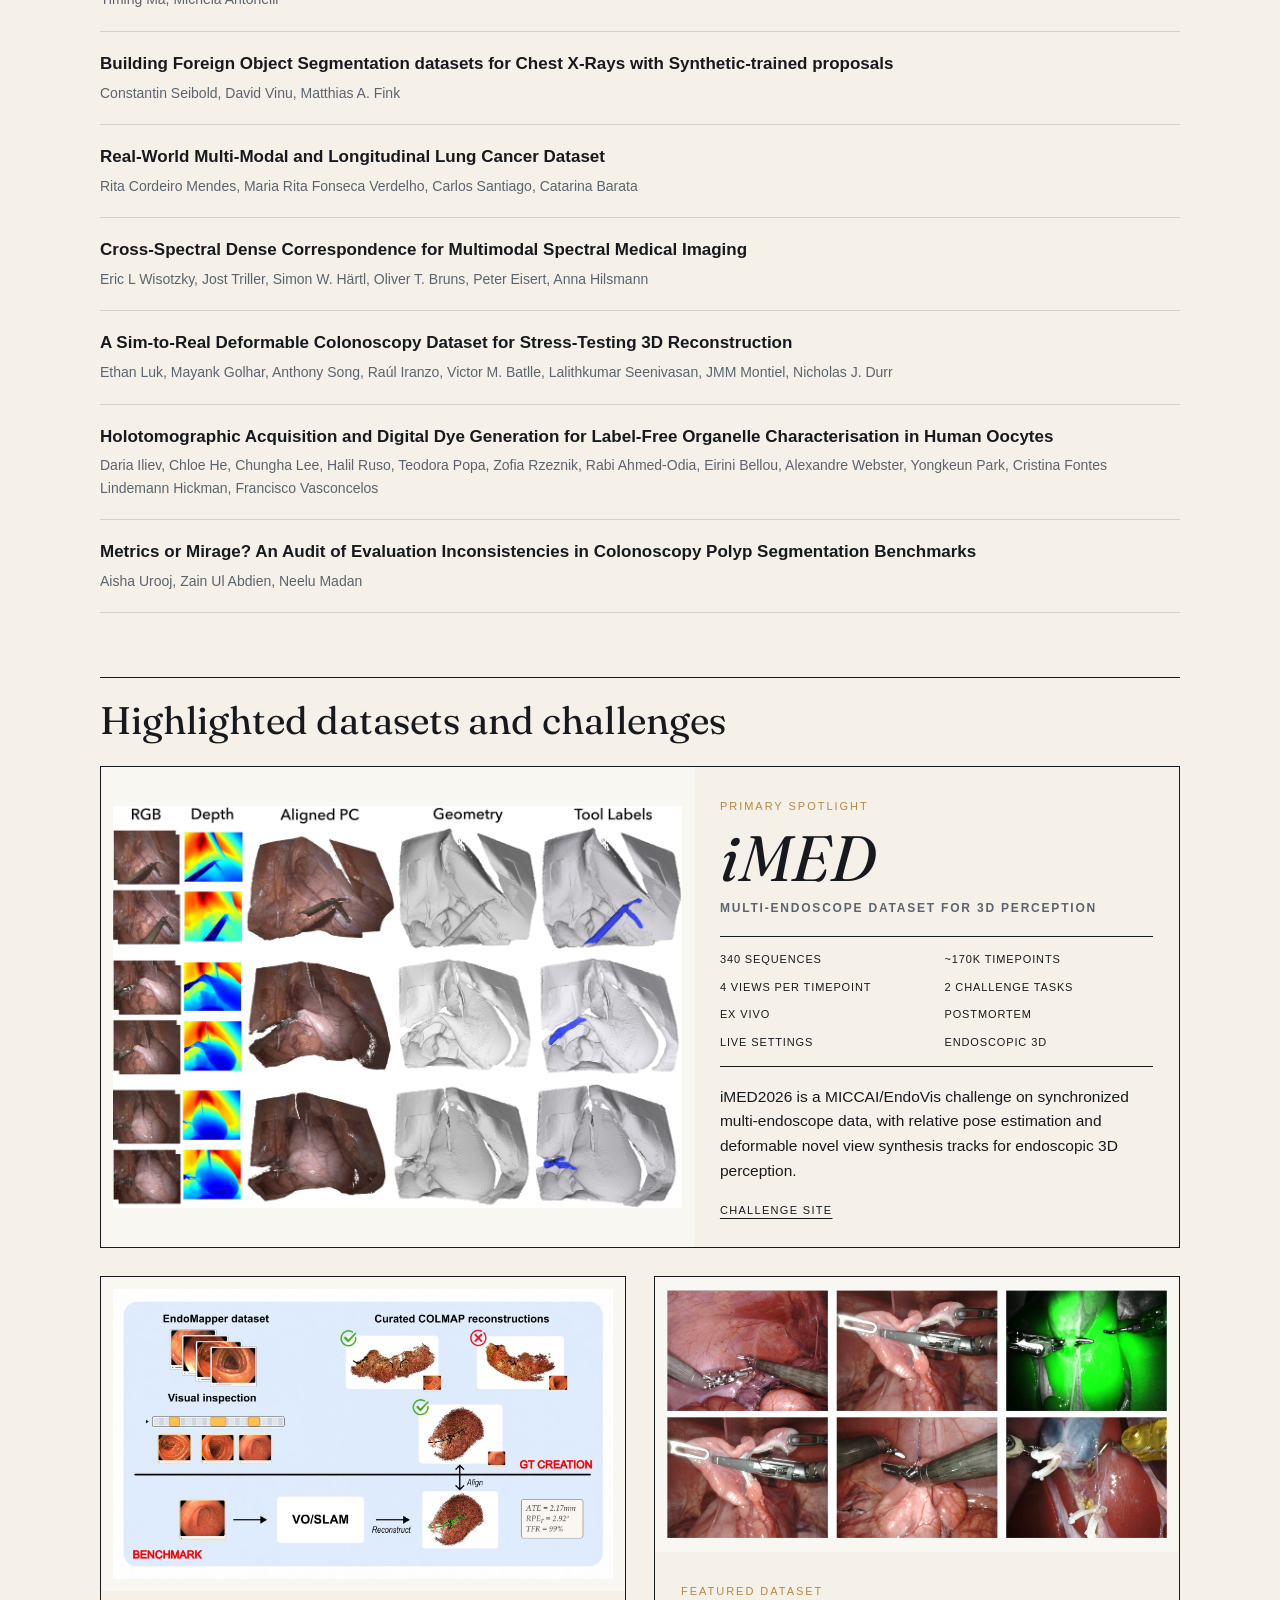
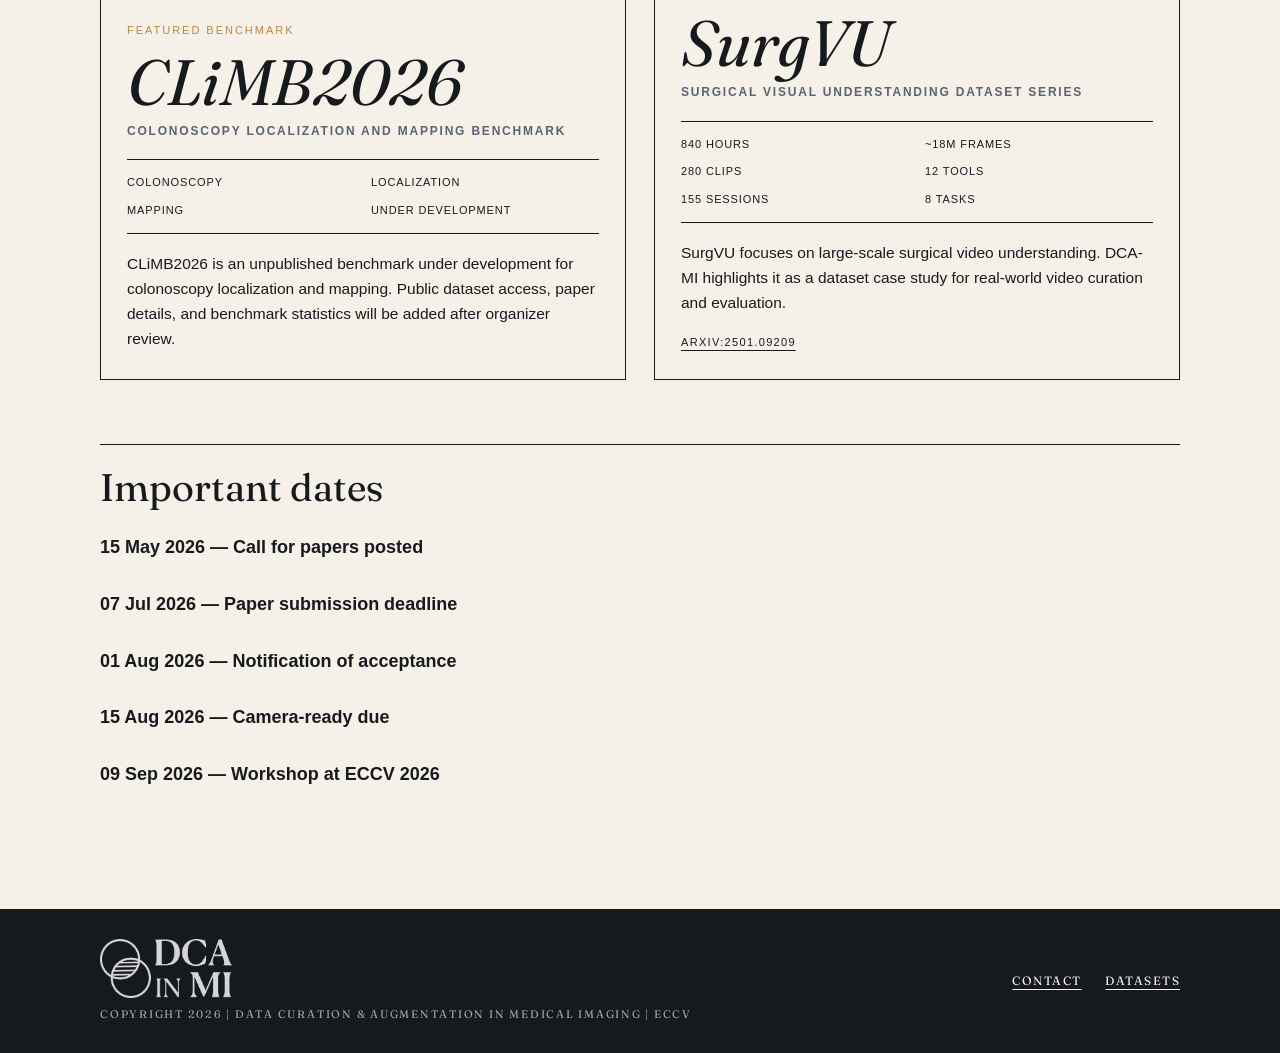
==== commit d3ccfd4e: "fionas talk" ====
--- a/2026/index.html
+++ b/2026/index.html
@@ -115,7 +115,7 @@
         <article><span>14:30-14:45<small>15 min</small></span><div><h3>Paper 6: Cross-Spectral Dense Correspondence for Multimodal Spectral Medical Imaging</h3><p><a href="https://www.linkedin.com/in/eric-wisotzky-467759403/" target="_blank" rel="noopener noreferrer">Eric L. Wisotzky</a>, Fraunhofer Institute for Telecommunications</p></div><em class="tag-oral">Paper</em></article>
         <article><span>14:45-15:15<small>30 min</small></span><div class="schedule-speaker"><a class="schedule-avatar" href="https://www.linkedin.com/in/chinedu-nwoye/" target="_blank" rel="noopener noreferrer" aria-label="Chinedu Nwoye on LinkedIn"><img src="assets/people/chinedu-nwoye.png" alt="Chinedu Nwoye"></a><div><h3>Keynote 5: <a href="https://www.linkedin.com/in/chinedu-nwoye/" target="_blank" rel="noopener noreferrer">Chinedu Nwoye</a></h3><p class="schedule-talk">The Annotations Surgeons Already Gave Us</p><p>Intuitive</p></div></div><em class="tag-keynote">Keynote</em></article>
         <article class="dim"><span>15:15-15:30<small>15 min</small></span><div><h3>Coffee break</h3><p>Refreshments and discussion.</p></div><em>Break</em></article>
-        <article><span>15:30-16:00<small>30 min</small></span><div class="schedule-speaker"><a class="schedule-avatar" href="https://www.linkedin.com/in/fiona-kolbinger-01b332244/" target="_blank" rel="noopener noreferrer" aria-label="Fiona Kolbinger on LinkedIn"><img src="assets/people/fiona-kolbinger.jpg" alt="Fiona Kolbinger"></a><div><h3>Keynote 6: <a href="https://www.linkedin.com/in/fiona-kolbinger-01b332244/" target="_blank" rel="noopener noreferrer">Fiona Kolbinger</a></h3><p>Purdue University</p></div></div><em class="tag-keynote">Keynote</em></article>
+        <article><span>15:30-16:00<small>30 min</small></span><div class="schedule-speaker"><a class="schedule-avatar" href="https://www.linkedin.com/in/fiona-kolbinger-01b332244/" target="_blank" rel="noopener noreferrer" aria-label="Fiona Kolbinger on LinkedIn"><img src="assets/people/fiona-kolbinger.jpg" alt="Fiona Kolbinger"></a><div><h3>Keynote 6: <a href="https://www.linkedin.com/in/fiona-kolbinger-01b332244/" target="_blank" rel="noopener noreferrer">Fiona Kolbinger</a></h3><p class="schedule-talk">Open Data in Surgery</p><p>Purdue University</p></div></div><em class="tag-keynote">Keynote</em></article>
         <article><span>16:00-16:10<small>10 min</small></span><div><h3>Best Paper &amp; Best Presentation Awards, Closing remarks</h3><p>Awards sponsored by Intuitive. Closing notes from the organizers.</p></div><em>Closing</em></article>
         </div>
       </section>
@@ -398,7 +398,7 @@
         <article><span>14:30-14:45<small>15 min</small></span><div><h3>Paper 6: Cross-Spectral Dense Correspondence for Multimodal Spectral Medical Imaging</h3><p><a href="https://www.linkedin.com/in/eric-wisotzky-467759403/" target="_blank" rel="noopener noreferrer">Eric L. Wisotzky</a>, Fraunhofer Institute for Telecommunications</p></div><em class="tag-oral">Paper</em></article>
         <article><span>14:45-15:15<small>30 min</small></span><div class="schedule-speaker"><a class="schedule-avatar" href="https://www.linkedin.com/in/chinedu-nwoye/" target="_blank" rel="noopener noreferrer" aria-label="Chinedu Nwoye on LinkedIn"><img src="assets/people/chinedu-nwoye.png" alt="Chinedu Nwoye"></a><div><h3>Keynote 5: <a href="https://www.linkedin.com/in/chinedu-nwoye/" target="_blank" rel="noopener noreferrer">Chinedu Nwoye</a></h3><p class="schedule-talk">The Annotations Surgeons Already Gave Us</p><p>Intuitive</p></div></div><em class="tag-keynote">Keynote</em></article>
         <article class="dim"><span>15:15-15:30<small>15 min</small></span><div><h3>Coffee break</h3><p>Refreshments and discussion.</p></div><em>Break</em></article>
-        <article><span>15:30-16:00<small>30 min</small></span><div class="schedule-speaker"><a class="schedule-avatar" href="https://www.linkedin.com/in/fiona-kolbinger-01b332244/" target="_blank" rel="noopener noreferrer" aria-label="Fiona Kolbinger on LinkedIn"><img src="assets/people/fiona-kolbinger.jpg" alt="Fiona Kolbinger"></a><div><h3>Keynote 6: <a href="https://www.linkedin.com/in/fiona-kolbinger-01b332244/" target="_blank" rel="noopener noreferrer">Fiona Kolbinger</a></h3><p>Purdue University</p></div></div><em class="tag-keynote">Keynote</em></article>
+        <article><span>15:30-16:00<small>30 min</small></span><div class="schedule-speaker"><a class="schedule-avatar" href="https://www.linkedin.com/in/fiona-kolbinger-01b332244/" target="_blank" rel="noopener noreferrer" aria-label="Fiona Kolbinger on LinkedIn"><img src="assets/people/fiona-kolbinger.jpg" alt="Fiona Kolbinger"></a><div><h3>Keynote 6: <a href="https://www.linkedin.com/in/fiona-kolbinger-01b332244/" target="_blank" rel="noopener noreferrer">Fiona Kolbinger</a></h3><p class="schedule-talk">Open Data in Surgery</p><p>Purdue University</p></div></div><em class="tag-keynote">Keynote</em></article>
         <article><span>16:00-16:10<small>10 min</small></span><div><h3>Best Paper &amp; Best Presentation Awards, Closing remarks</h3><p>Awards sponsored by Intuitive. Closing notes from the organizers.</p></div><em>Closing</em></article>
       </section>
     </section>
--- a/2026/styles.css
+++ b/2026/styles.css
@@ -442,6 +442,12 @@
   font-size: 15px;
   font-weight: 600;
   line-height: 1.5;
+}
+#page-program .section-div {
+  margin-bottom: 28px;
+}
+#page-program .venue-note {
+  margin-top: 0;
 }
 .theme-list {
   display: grid;
